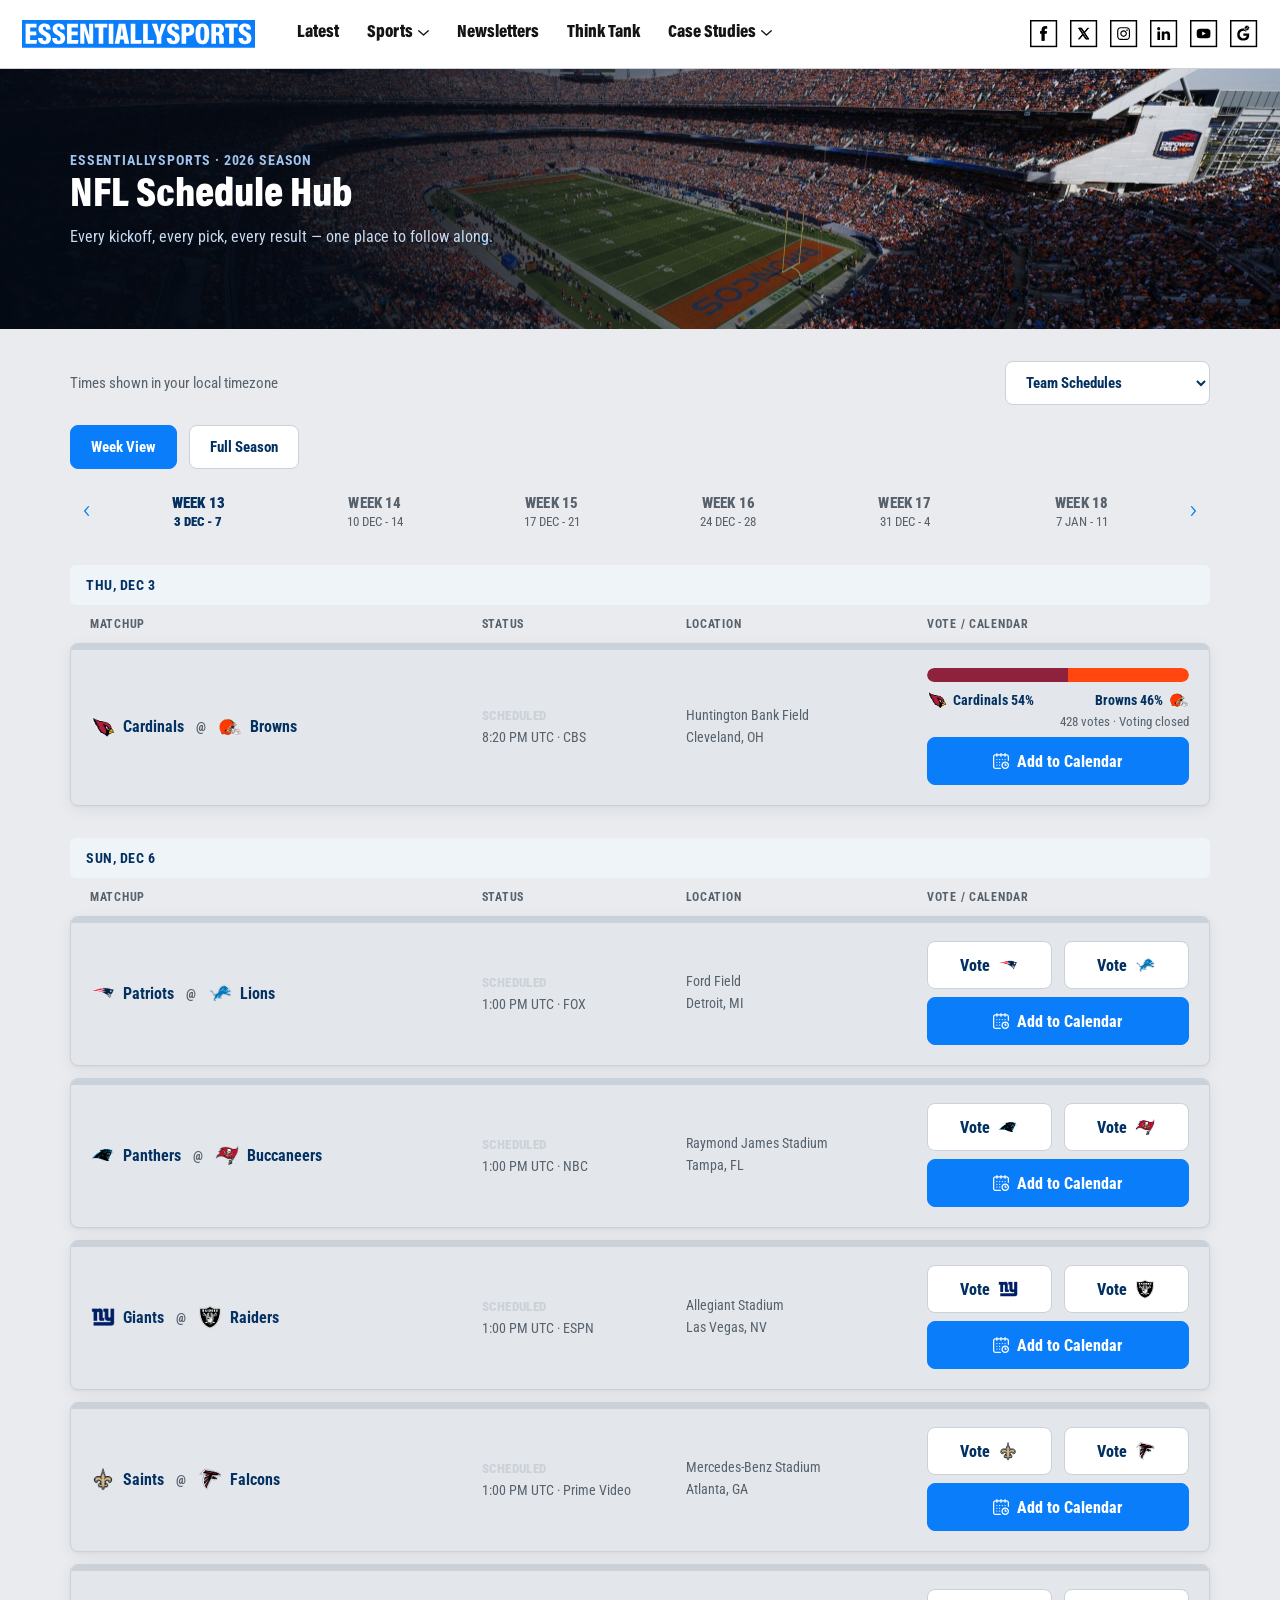
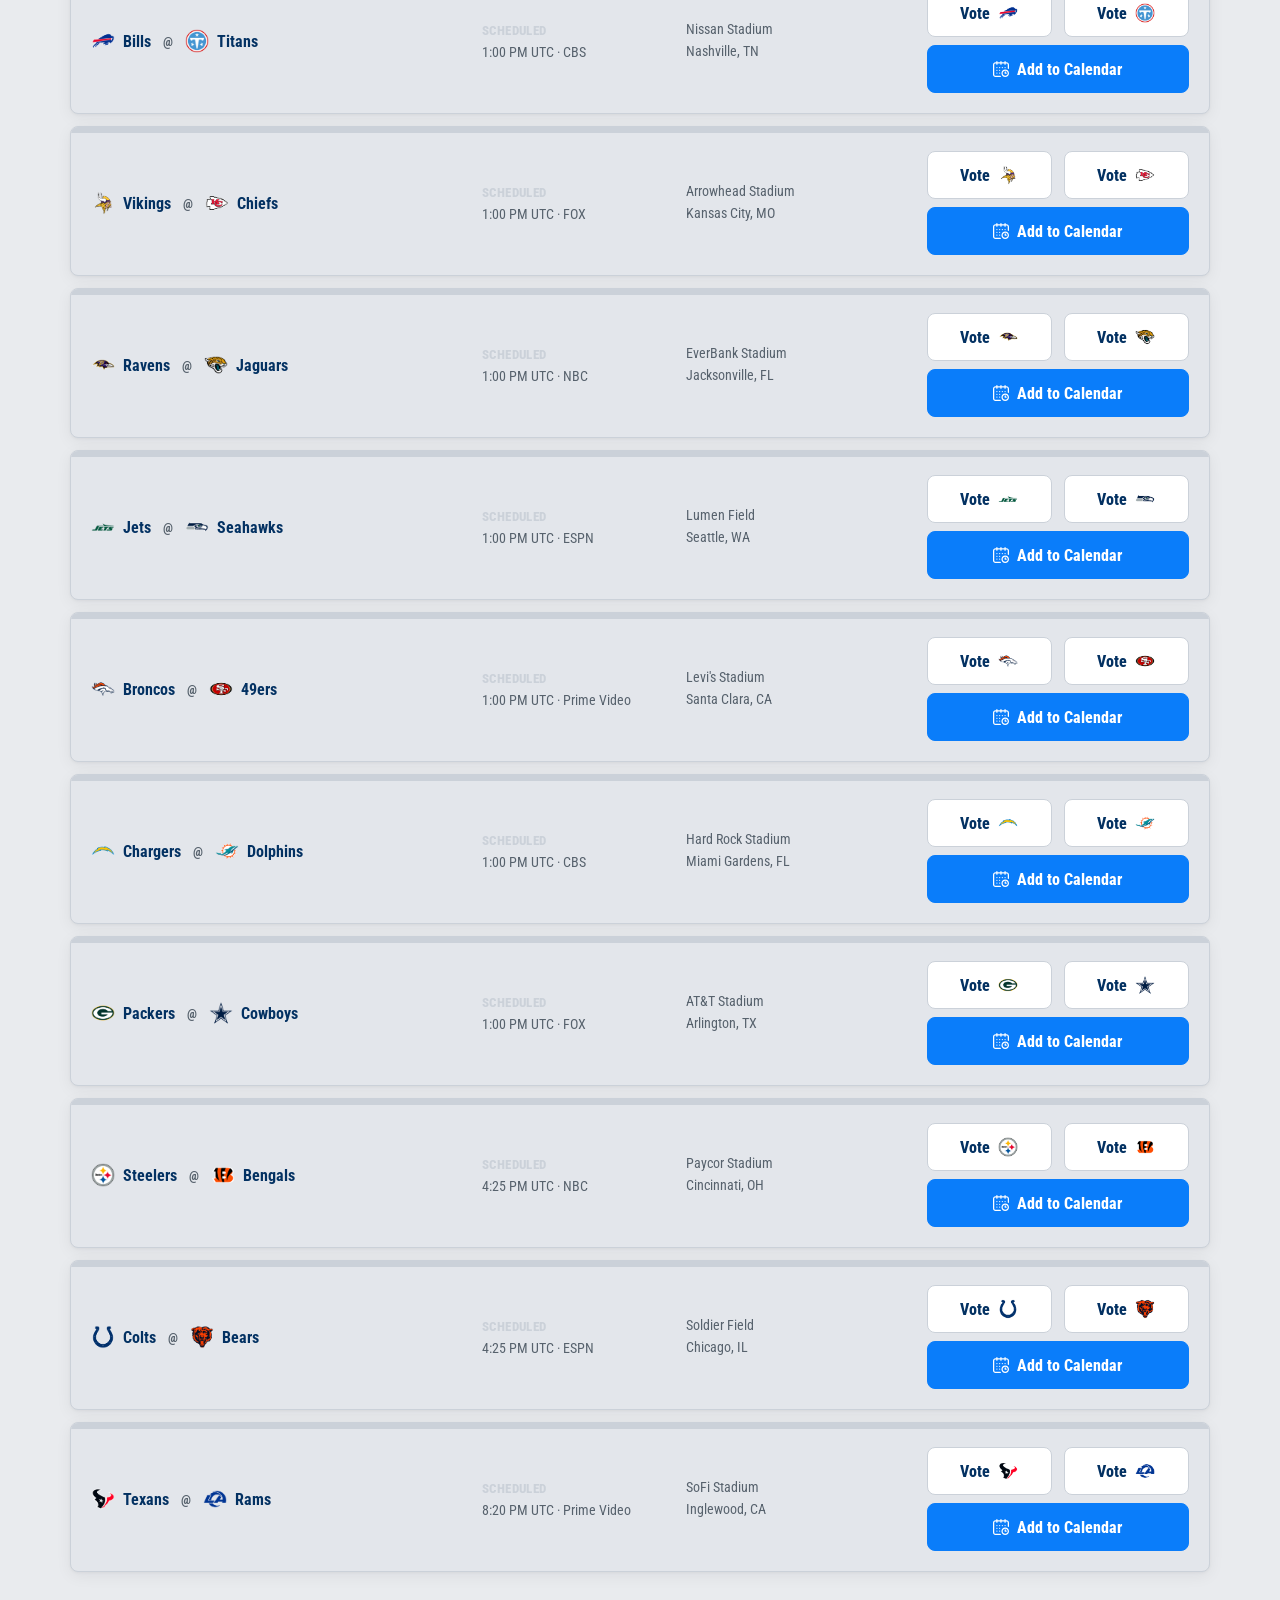
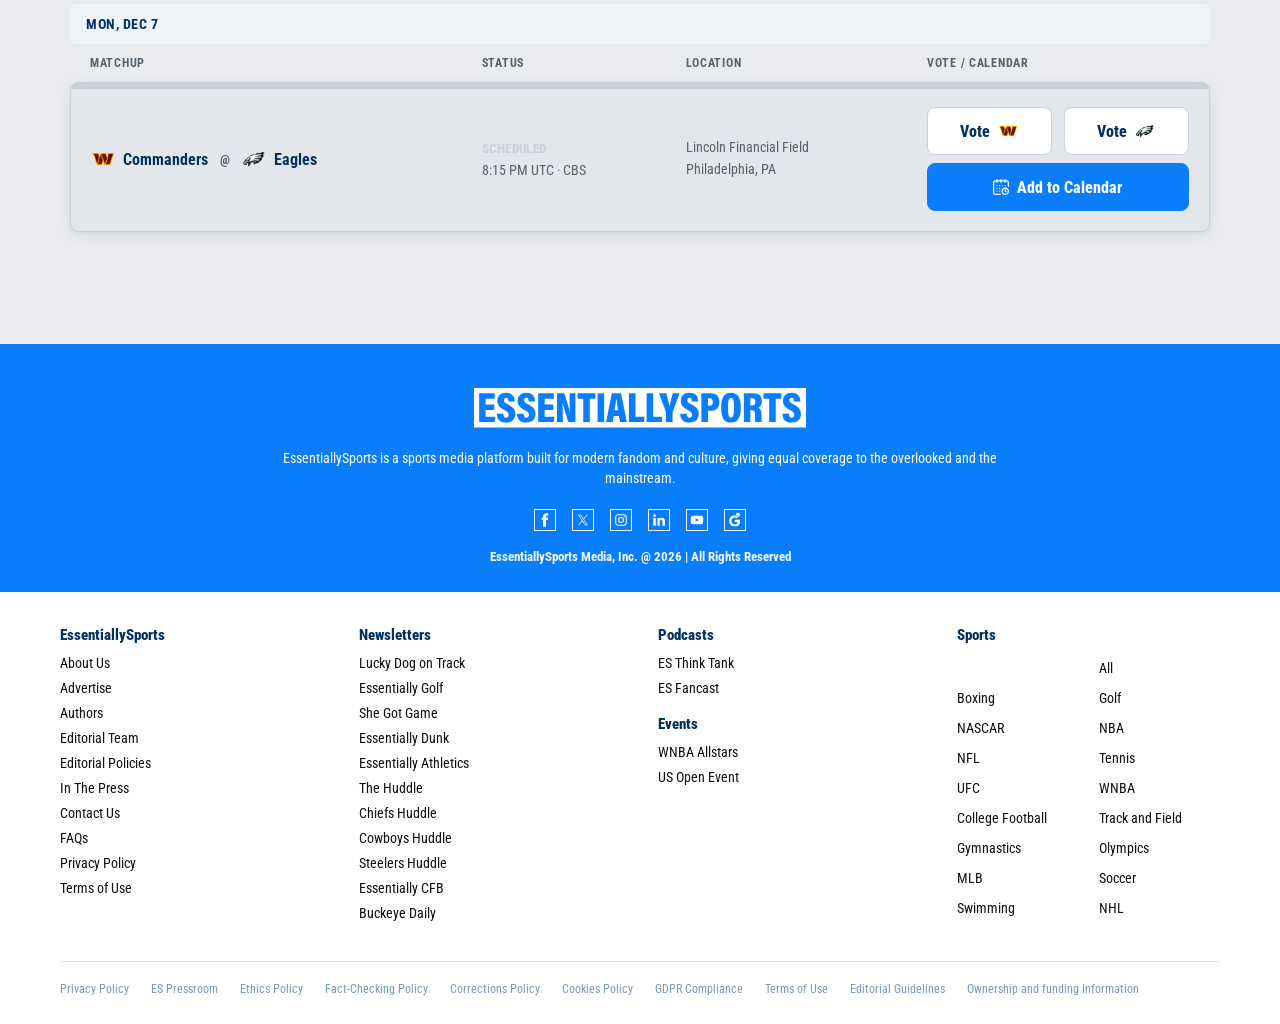
==== index.html @ 5c6d73dc "Redesign schedule rows as cards, add hero photo, fix Roboto Condensed font Card redesign: status sho" ====
<!doctype html>
<html lang="en">
<head>
<meta charset="utf-8">
<meta name="viewport" content="width=device-width, initial-scale=1">
<title>NFL Schedule Hub — EssentiallySports</title>
<link rel="icon" href="assets/logos/favicon-es.ico">
<link rel="preconnect" href="https://fonts.gstatic.com" crossorigin>
<link href="https://fonts.googleapis.com/css2?family=Roboto+Condensed:wght@400;700;800;900&display=swap" rel="stylesheet">
<link rel="stylesheet" href="css/tokens.css?v=1788932953">
<link rel="stylesheet" href="css/styles.css?v=1788932953">
</head>
<body>

<nav class="navbar">
  <a class="navbar-logo" href="https://www.essentiallysports.com/" aria-label="EssentiallySports home">
    <img src="assets/logos/brand-logo-blue.svg" alt="EssentiallySports">
  </a>
  <div class="navbar-menu">
    <a href="https://www.essentiallysports.com/latest-news/">Latest</a>
    <details class="nav-dropdown">
      <summary>Sports <span class="nav-caret"><svg class="icon-chevron" viewBox="0 0 16 10" fill="none" aria-hidden="true"><path d="M14.98 1.14 7.98 7.14.98 1.14" stroke="currentColor" stroke-width="2" stroke-linecap="round" stroke-linejoin="round"/></svg></span></summary>
      <aside class="nav-panel nav-panel-sports">
        <h3>Sports</h3>
        <div class="nav-panel-grid">
          <div class="nav-panel-col">
            <details class="nav-subdetails">
              <summary>NFL <span class="nav-chev-right"><svg class="icon-chevron" viewBox="0 0 16 10" fill="none" aria-hidden="true"><path d="M14.98 1.14 7.98 7.14.98 1.14" stroke="currentColor" stroke-width="2" stroke-linecap="round" stroke-linejoin="round"/></svg></span></summary>
              <aside class="side-flyout nfl-flyout">
                <a class="nfl-all-news" href="https://www.essentiallysports.com/category/nfl/">All News</a>
                <div class="nfl-divisions">
                  <div class="nfl-division">
                    <p class="division-label">NFC East</p>
                    <div class="pill-row">
                      <a href="https://www.essentiallysports.com/category/dallas-cowboys/"><span class="team-pill" style="color:#BACAD3;background:#002A5B;">Cowboys</span></a>
                      <a href="https://www.essentiallysports.com/category/philadelphia-eagles/"><span class="team-pill" style="color:#FFFFFF;background:#241D1F;">Eagles</span></a>
                      <a href="https://www.essentiallysports.com/category/washington-commanders/"><span class="team-pill" style="color:#FFB611;background:#591414;">Commanders</span></a>
                      <a href="https://www.essentiallysports.com/category/new-york-giants/"><span class="team-pill" style="color:#FFFFFF;background:#A71930;">Giants</span></a>
                    </div>
                  </div>
                  <div class="nfl-division">
                    <p class="division-label">AFC East</p>
                    <div class="pill-row">
                      <a href="https://www.essentiallysports.com/category/miami-dolphins/"><span class="team-pill" style="color:#004966;background:#00C8D7;">Dolphins</span></a>
                      <a href="https://www.essentiallysports.com/category/new-york-jets/"><span class="team-pill" style="color:#FFFFFF;background:#115740;">Jets</span></a>
                      <a href="https://www.essentiallysports.com/category/buffalo-bills/"><span class="team-pill" style="color:#F70542;background:#032982;">Bills</span></a>
                      <a href="https://www.essentiallysports.com/category/new-england-patriots/"><span class="team-pill" style="color:#FFFFFF;background:#013569;">Patriots</span></a>
                    </div>
                  </div>
                  <div class="nfl-division">
                    <p class="division-label">NFC West</p>
                    <div class="pill-row">
                      <a href="https://www.essentiallysports.com/category/los-angeles-rams/"><span class="team-pill" style="color:#003594;background:#FDCF00;">Rams</span></a>
                      <a href="https://www.essentiallysports.com/category/arizona-cardinals/"><span class="team-pill" style="color:#FFBE26;background:#8E223D;">Cardinals</span></a>
                      <a href="https://www.essentiallysports.com/category/seattle-seahawks/"><span class="team-pill" style="color:#00004F;background:#69BE28;">Seahawks</span></a>
                      <a href="https://www.essentiallysports.com/category/san-francisco-49ers/"><span class="team-pill" style="color:#E9CB94;background:#930000;">49ers</span></a>
                    </div>
                  </div>
                  <div class="nfl-division">
                    <p class="division-label">AFC West</p>
                    <div class="pill-row">
                      <a href="https://www.essentiallysports.com/category/las-vegas-raiders/"><span class="team-pill" style="color:#C4C9CC;background:#000000;">Raiders</span></a>
                      <a href="https://www.essentiallysports.com/category/kansas-city-chiefs/"><span class="team-pill" style="color:#000000;background:#FFC20E;">Chiefs</span></a>
                      <a href="https://www.essentiallysports.com/category/denver-broncos/"><span class="team-pill" style="color:#002144;background:#FA5E2A;">Broncos</span></a>
                      <a href="https://www.essentiallysports.com/category/los-angeles-chargers-nfl/"><span class="team-pill" style="color:#FFCA1C;background:#007CC3;">Chargers</span></a>
                    </div>
                  </div>
                  <div class="nfl-division">
                    <p class="division-label">NFC South</p>
                    <div class="pill-row">
                      <a href="https://www.essentiallysports.com/category/atlanta-falcons/"><span class="team-pill" style="color:#FFFFFF;background:#BC1E23;">Falcons</span></a>
                      <a href="https://www.essentiallysports.com/category/carolina-panthers/"><span class="team-pill" style="color:#008CD2;background:#070D14;">Panthers</span></a>
                      <a href="https://www.essentiallysports.com/category/tampa-bay-buccaneers/"><span class="team-pill" style="color:#EE0C0C;background:#000000;">Buccaneers</span></a>
                      <a href="https://www.essentiallysports.com/category/new-orleans-saints/"><span class="team-pill" style="color:#0F1720;background:#D1BA8B;">Saints</span></a>
                    </div>
                  </div>
                  <div class="nfl-division">
                    <p class="division-label">AFC South</p>
                    <div class="pill-row">
                      <a href="https://www.essentiallysports.com/category/tennessee-titans/"><span class="team-pill" style="color:#012850;background:#579AD1;">Titans</span></a>
                      <a href="https://www.essentiallysports.com/category/jacksonville-jaguars-nfl/"><span class="team-pill" style="color:#FFFFFF;background:#006778;">Jaguars</span></a>
                      <a href="https://www.essentiallysports.com/category/indianapolis-colts/"><span class="team-pill" style="color:#023064;background:#CCD1D1;">Colts</span></a>
                      <a href="https://www.essentiallysports.com/category/houston-texans/"><span class="team-pill" style="color:#000000;background:#F20028;">Texans</span></a>
                    </div>
                  </div>
                  <div class="nfl-division">
                    <p class="division-label">NFC North</p>
                    <div class="pill-row">
                      <a href="https://www.essentiallysports.com/category/green-bay-packers/"><span class="team-pill" style="color:#23423C;background:#FCBE15;">Packers</span></a>
                      <a href="https://www.essentiallysports.com/category/chicago-bears/"><span class="team-pill" style="color:#F04400;background:#0B162A;">Bears</span></a>
                      <a href="https://www.essentiallysports.com/category/detroit-lions/"><span class="team-pill" style="color:#FFFFFF;background:#006FAB;">Lions</span></a>
                      <a href="https://www.essentiallysports.com/category/minnesota-vikings/"><span class="team-pill" style="color:#4F2683;background:#FFC62F;">Vikings</span></a>
                    </div>
                  </div>
                  <div class="nfl-division">
                    <p class="division-label">AFC North</p>
                    <div class="pill-row">
                      <a href="https://www.essentiallysports.com/category/cincinnati-bengals/"><span class="team-pill" style="color:#FF5C22;background:#000000;">Bengals</span></a>
                      <a href="https://www.essentiallysports.com/category/baltimore-ravens/"><span class="team-pill" style="color:#231672;background:#BC930E;">Ravens</span></a>
                      <a href="https://www.essentiallysports.com/category/cleveland-browns/"><span class="team-pill" style="color:#FFFFFF;background:#FF470F;">Browns</span></a>
                      <a href="https://www.essentiallysports.com/category/pittsburgh-steelers/"><span class="team-pill" style="color:#000000;background:#A5ACAF;">Steelers</span></a>
                    </div>
                  </div>
                </div>
              </aside>
            </details>
            <a href="https://www.essentiallysports.com/category/college-football/">College Football</a>
            <a href="https://www.essentiallysports.com/category/college-basketball/">College Basketball</a>
            <a href="https://www.essentiallysports.com/category/golf/">Golf</a>
          </div>
          <div class="nav-panel-col">
            <a href="https://www.essentiallysports.com/category/tennis/">Tennis</a>
            <a href="https://www.essentiallysports.com/category/boxing/">Boxing</a>
            <a href="https://www.essentiallysports.com/category/nba/">NBA</a>
            <a href="https://www.essentiallysports.com/category/nascar/">NASCAR</a>
          </div>
          <div class="nav-panel-col">
            <a href="https://www.essentiallysports.com/category/olympics/">Olympics</a>
            <a href="https://www.essentiallysports.com/category/ufc/">UFC</a>
            <a href="https://www.essentiallysports.com/category/wnba/">WNBA</a>
            <a href="https://www.essentiallysports.com/category/baseball/">MLB</a>
          </div>
        </div>
      </aside>
    </details>
    <a href="https://www.essentiallysports.com/newsletter-hub/">Newsletters</a>
    <a href="https://www.essentiallysports.com/think-tank/">Think Tank</a>
    <details class="nav-dropdown">
      <summary>Case Studies <span class="nav-caret"><svg class="icon-chevron" viewBox="0 0 16 10" fill="none" aria-hidden="true"><path d="M14.98 1.14 7.98 7.14.98 1.14" stroke="currentColor" stroke-width="2" stroke-linecap="round" stroke-linejoin="round"/></svg></span></summary>
      <aside class="nav-panel nav-panel-case">
        <h3>Case Studies</h3>
        <div class="nav-single-col">
          <details class="nav-subdetails">
            <summary>Partnerships <span class="nav-chev-right"><svg class="icon-chevron" viewBox="0 0 16 10" fill="none" aria-hidden="true"><path d="M14.98 1.14 7.98 7.14.98 1.14" stroke="currentColor" stroke-width="2" stroke-linecap="round" stroke-linejoin="round"/></svg></span></summary>
            <aside class="side-flyout case-flyout">
              <a href="https://case-study.essentiallysports.com">Dude Wipes</a>
            </aside>
          </details>
          <details class="nav-subdetails">
            <summary>Events <span class="nav-chev-right"><svg class="icon-chevron" viewBox="0 0 16 10" fill="none" aria-hidden="true"><path d="M14.98 1.14 7.98 7.14.98 1.14" stroke="currentColor" stroke-width="2" stroke-linecap="round" stroke-linejoin="round"/></svg></span></summary>
            <aside class="side-flyout case-flyout">
              <a href="https://www.essentiallysports.com/wnba-all-star-2025-event/">WNBA Allstars</a>
              <a href="https://www.essentiallysports.com/us-open-2025/">US Open Event</a>
            </aside>
          </details>
        </div>
      </aside>
    </details>
  </div>
  <div class="navbar-right">
    <a class="navbar-icon-btn" href="https://www.facebook.com/essentiallysports" aria-label="Facebook"><img src="assets/social-icons/nav-facebook.svg" alt=""></a>
    <a class="navbar-icon-btn" href="https://twitter.com/es_sportsnews/" aria-label="X (Twitter)"><img src="assets/social-icons/nav-x.svg" alt=""></a>
    <a class="navbar-icon-btn" href="https://www.instagram.com/essentiallysportsmedia" aria-label="Instagram"><img src="assets/social-icons/nav-instagram.svg" alt=""></a>
    <a class="navbar-icon-btn" href="https://www.linkedin.com/company/essentially-sports" aria-label="LinkedIn"><img src="assets/social-icons/nav-linkedin.svg" alt=""></a>
    <a class="navbar-icon-btn" href="https://www.youtube.com/@EssentiallySportsMedia" aria-label="YouTube"><img src="assets/social-icons/nav-youtube.svg" alt=""></a>
    <a class="navbar-icon-btn" href="https://g.co/kgs/YnkMpk5" aria-label="Google News"><img src="assets/social-icons/nav-google-news.svg" alt=""></a>
  </div>
  <button class="navbar-toggle" id="navToggle" aria-label="Menu" aria-expanded="false">&#9776;</button>
</nav>

<div class="hero-banner">
  <div class="hero-overlay">
    <span class="hero-eyebrow">EssentiallySports &middot; 2026 Season</span>
    <div class="hero-title">NFL Schedule Hub</div>
    <div class="hero-sub">Every kickoff, every pick, every result — one place to follow along.</div>
  </div>
</div>

<main class="page">
  <div class="hub-header">
    <div class="hub-sub">Times shown in your local timezone</div>
    <div class="hub-controls">
      <select class="team-filter-select" id="teamFilterSelect">
        <option value="">Team Schedules</option>
      </select>
    </div>
  </div>

  <div class="view-toggle">
    <button data-view="week" class="active">Week View</button>
    <button data-view="season">Full Season</button>
  </div>

  <div class="week-nav" id="weekNav">
    <button class="week-arrow" id="weekPrev" aria-label="Previous week"><svg class="icon-chevron" style="transform:rotate(90deg);" viewBox="0 0 16 10" fill="none" aria-hidden="true"><path d="M14.98 1.14 7.98 7.14.98 1.14" stroke="currentColor" stroke-width="2" stroke-linecap="round" stroke-linejoin="round"/></svg></button>
    <div class="week-strip" id="weekStrip"></div>
    <button class="week-arrow" id="weekNext" aria-label="Next week"><svg class="icon-chevron" style="transform:rotate(-90deg);" viewBox="0 0 16 10" fill="none" aria-hidden="true"><path d="M14.98 1.14 7.98 7.14.98 1.14" stroke="currentColor" stroke-width="2" stroke-linecap="round" stroke-linejoin="round"/></svg></button>
  </div>

  <div id="scheduleRoot"></div>
</main>

<footer class="site-footer">
  <div class="footer-hero">
    <a class="footer-logo-link" href="https://www.essentiallysports.com/">
      <img class="footer-logo-img" src="assets/logos/brand-logo-white.svg" alt="EssentiallySports">
    </a>
    <p class="footer-blurb">EssentiallySports is a sports media platform built for modern fandom and culture, giving equal coverage to the overlooked and the mainstream.</p>
    <div class="footer-socials" aria-label="Social links">
      <a href="https://www.facebook.com/essentiallysports" aria-label="Facebook"><img src="assets/social-icons/footer-facebook.svg" alt=""></a>
      <a href="https://twitter.com/es_sportsnews/" aria-label="X (Twitter)"><img src="assets/social-icons/footer-x.svg" alt=""></a>
      <a href="https://www.instagram.com/essentiallysportsmedia" aria-label="Instagram"><img src="assets/social-icons/footer-instagram.svg" alt=""></a>
      <a href="https://www.linkedin.com/company/essentially-sports" aria-label="LinkedIn"><img src="assets/social-icons/footer-linkedin.svg" alt=""></a>
      <a href="https://www.youtube.com/@EssentiallySportsMedia" aria-label="YouTube"><img src="assets/social-icons/footer-youtube.svg" alt=""></a>
      <a href="https://g.co/kgs/YnkMpk5" aria-label="Google News"><img src="assets/social-icons/footer-google-news.svg" alt=""></a>
    </div>
    <div class="footer-copy">EssentiallySports Media, Inc. &commat; 2026 | All Rights Reserved</div>
  </div>
  <div class="footer-links">
    <div class="footer-col">
      <span>EssentiallySports</span>
      <a href="https://www.essentiallysports.com/about-us/">About Us</a>
      <a href="https://www.essentiallysports.com/advertise/">Advertise</a>
      <a href="https://www.essentiallysports.com/authors/">Authors</a>
      <a href="https://www.essentiallysports.com/editorial-team/">Editorial Team</a>
      <a href="https://www.essentiallysports.com/editorial-guidelines/">Editorial Policies</a>
      <a href="https://www.essentiallysports.com/es-pressroom/">In The Press</a>
      <a href="https://www.essentiallysports.com/contact-us/">Contact Us</a>
      <a href="https://www.essentiallysports.com/frequently-asked-questions/">FAQs</a>
      <a href="https://www.essentiallysports.com/privacy-policy/">Privacy Policy</a>
      <a href="https://www.essentiallysports.com/terms-of-use/">Terms of Use</a>
    </div>
    <div class="footer-col">
      <span>Newsletters</span>
      <a href="https://essentiallysports.beehiiv.com/">Lucky Dog on Track</a>
      <a href="https://essentiallygolf.beehiiv.com/">Essentially Golf</a>
      <a href="https://shegotgame.beehiiv.com/">She Got Game</a>
      <a href="https://essentially-basketball.beehiiv.com/">Essentially Dunk</a>
      <a href="https://essentiallyathletics.beehiiv.com/">Essentially Athletics</a>
      <a href="https://the-nfl-huddle.beehiiv.com/">The Huddle</a>
      <a href="https://chiefs-huddle.beehiiv.com/">Chiefs Huddle</a>
      <a href="https://cowboys-huddle.beehiiv.com/">Cowboys Huddle</a>
      <a href="https://steelers-huddle.beehiiv.com/">Steelers Huddle</a>
      <a href="https://es-college-football.beehiiv.com/">Essentially CFB</a>
      <a href="https://buckeye-daily.beehiiv.com/">Buckeye Daily</a>
    </div>
    <div class="footer-col">
      <span>Podcasts</span>
      <a href="https://www.essentiallysports.com/think-tank/">ES Think Tank</a>
      <a href="https://www.essentiallysports.com/fancast/">ES Fancast</a>
      <span style="margin-top:10px;">Events</span>
      <a href="https://www.essentiallysports.com/wnba-all-star-2025-event/">WNBA Allstars</a>
      <a href="https://www.essentiallysports.com/us-open-2025/">US Open Event</a>
    </div>
    <div class="footer-col sports">
      <span>Sports</span><span></span>
      <a href="https://www.essentiallysports.com/">All</a>
      <a href="https://www.essentiallysports.com/category/boxing/">Boxing</a>
      <a href="https://www.essentiallysports.com/category/golf/">Golf</a>
      <a href="https://www.essentiallysports.com/category/nascar/">NASCAR</a>
      <a href="https://www.essentiallysports.com/category/nba/">NBA</a>
      <a href="https://www.essentiallysports.com/category/nfl/">NFL</a>
      <a href="https://www.essentiallysports.com/category/tennis/">Tennis</a>
      <a href="https://www.essentiallysports.com/category/ufc/">UFC</a>
      <a href="https://www.essentiallysports.com/category/wnba/">WNBA</a>
      <a href="https://www.essentiallysports.com/category/college-football/">College Football</a>
      <a href="https://www.essentiallysports.com/category/track-and-field/">Track and Field</a>
      <a href="https://www.essentiallysports.com/category/gymnastics/">Gymnastics</a>
      <a href="https://www.essentiallysports.com/category/olympics/">Olympics</a>
      <a href="https://www.essentiallysports.com/category/baseball/">MLB</a>
      <a href="https://www.essentiallysports.com/category/soccer/">Soccer</a>
      <a href="https://www.essentiallysports.com/category/swimming/">Swimming</a>
      <a href="https://www.essentiallysports.com/category/nhl-nhl/">NHL</a>
    </div>
  </div>
  <div class="footer-bottom">
    <a href="https://www.essentiallysports.com/privacy-policy/">Privacy Policy</a>
    <a href="https://www.essentiallysports.com/es-pressroom/">ES Pressroom</a>
    <a href="https://www.essentiallysports.com/ethics-policy/">Ethics Policy</a>
    <a href="https://www.essentiallysports.com/fact-checking-policy/">Fact-Checking Policy</a>
    <a href="https://www.essentiallysports.com/corrections-policy/">Corrections Policy</a>
    <a href="https://www.essentiallysports.com/cookies-policy/">Cookies Policy</a>
    <a href="https://www.essentiallysports.com/gdpr-statement/">GDPR Compliance</a>
    <a href="https://www.essentiallysports.com/terms-of-use/">Terms of Use</a>
    <a href="https://www.essentiallysports.com/editorial-guidelines/">Editorial Guidelines</a>
    <a href="https://www.essentiallysports.com/ownership-and-funding-information/">Ownership and funding Information</a>
  </div>
</footer>

<div class="modal-backdrop" id="scheduleModal">
  <div class="modal">
    <h4>Add to Calendar</h4>
    <button class="modal-option" id="optGoogle">Google Calendar <span><svg class="icon-chevron" viewBox="0 0 16 10" fill="none" aria-hidden="true"><path d="M14.98 1.14 7.98 7.14.98 1.14" stroke="currentColor" stroke-width="2" stroke-linecap="round" stroke-linejoin="round"/></svg></span></button>
    <button class="modal-option" id="optIcs">Apple / Outlook (.ics) <span><svg class="icon-chevron" viewBox="0 0 16 10" fill="none" aria-hidden="true"><path d="M14.98 1.14 7.98 7.14.98 1.14" stroke="currentColor" stroke-width="2" stroke-linecap="round" stroke-linejoin="round"/></svg></span></button>
    <button class="modal-option" id="optCopy">Copy event link <span><svg class="icon-chevron" viewBox="0 0 16 10" fill="none" aria-hidden="true"><path d="M14.98 1.14 7.98 7.14.98 1.14" stroke="currentColor" stroke-width="2" stroke-linecap="round" stroke-linejoin="round"/></svg></span></button>
    <button class="modal-close" onclick="closeScheduleModal()">Cancel</button>
  </div>
</div>

<script src="js/data.js?v=1788932953"></script>
<script src="js/voting.js?v=1788932953"></script>
<script src="js/analytics.js?v=1788932953"></script>
<script src="js/game-card.js?v=1788932953"></script>
<script src="js/common.js?v=1788932953"></script>
<script src="js/hub.js?v=1788932953"></script>
</body>
</html>
---- css/tokens.css ----
/* ES brand design tokens — copied from essentiallysports-design-tools
   (project-docs/brand-design-system-master.md §3) */

@font-face {
  font-family: "FrameUp Acumin";
  src: url("../assets/fonts/acumin-pro-condensed-black.otf") format("opentype");
  font-style: normal;
  font-weight: 800 900;
  font-display: swap;
}
@font-face {
  font-family: "FrameUp Acumin";
  src: url("../assets/fonts/acumin-pro-condensed-bold.otf") format("opentype");
  font-style: normal;
  font-weight: 700;
  font-display: swap;
}
@font-face {
  font-family: "FrameUp Acumin";
  src: url("../assets/fonts/acumin-pro-condensed-regular.woff2") format("woff2");
  font-style: normal;
  font-weight: 400;
  font-display: swap;
}

:root {
  --white: #FFFFFF;
  --bg-page: #E9EBEE;
  --bg-panel: #FFFFFF;
  --bg-canvas: #F2F8FF;
  --bg-canvas-soft: #F1F8FF;
  --border: #B5D8FD;
  --border-strong: #8CB9E8;
  --line: #E3E6EB;
  --line-strong: #CBD1D9;
  --hub-text-muted: #57626D;
  --text-primary: #111827;
  --text-navy: #033162;
  --text-secondary: #7997B8;
  --accent: #0A7DFA;
  --accent-hover: #0A6FDE;
  --accent-light: #E8F2FF;
  --success: #2E7D32;
  --danger: #D90606;
  --tag-blue-01: #B5D8FD;
  --tag-blue-02: #DAEBFE;
  --tag-blue-03: #E6F2FE;
  --tag-blue-04: #EFF4F9;
  --tag-cream: #FFF6E6;
  --tag-green: #EAF6EE;
  --tag-green-text: #2F6B45;

  --font-ui: 'Roboto Condensed', 'Roboto', Arial, sans-serif;
  --font-heading: 'Roboto Condensed', 'Roboto', Arial, sans-serif;
  --font-display: "FrameUp Acumin", 'Acumin Pro Condensed', 'Arial Narrow', sans-serif;

  --radius-sm: 6px;
  --radius-md: 8px;
  --radius-lg: 8px;
  --button-radius: 8px;
  --shadow-sm: 0 19px 28px rgba(0,0,0,0.01);
  --shadow-md: 0 15px 27px rgba(0,0,0,0.1);
  --shadow-lg: 0 15px 27px rgba(0,0,0,0.1);
  --motion-smooth: cubic-bezier(.16, 1, .3, 1);
  --motion-standard: cubic-bezier(.22, .61, .36, 1);

  --chrome-navy: #06111F;
  --chrome-muted: #6c7a89;
  --chrome-border: #dce4ed;
  --chrome-soft: #f6f8fb;
}

* { box-sizing: border-box; margin: 0; padding: 0; }
html { scroll-behavior: smooth; scroll-padding-top: 82px; color-scheme: light; }
html, body {
  background: var(--bg-page);
  color: var(--text-primary);
  font-family: var(--font-ui);
  min-height: 100vh;
}
img { max-width: 100%; display: block; }
a { color: inherit; }
button { font-family: inherit; cursor: pointer; }
[hidden] { display: none !important; }
---- css/styles.css ----
/* Navbar */
.navbar {
  background: var(--white);
  border-bottom: 1px solid var(--line-strong);
  height: 69px;
  display: flex;
  align-items: center;
  padding: 0 22px;
  position: sticky;
  top: 0;
  z-index: 100;
}
.navbar-logo { display: flex; align-items: center; margin-right: 40px; flex-shrink: 0; }
.navbar-logo img { height: 28px; width: auto; }
.navbar-wordmark {
  font-family: var(--font-display); font-weight: 900; font-size: 20px;
  color: #033162; letter-spacing: 0; margin-left: 10px; white-space: nowrap;
}
.navbar-menu { display: flex; align-items: center; gap: 24px; font-family: var(--font-display); font-size: 18px; font-weight: 900; }
.navbar-menu > a { text-decoration: none; color: #141414; padding: 4px 2px; border-bottom: 2px solid transparent; }
.navbar-menu > a.active, .navbar-menu > a:hover { color: var(--accent); border-bottom-color: var(--accent); }
.navbar-right { margin-left: auto; display: flex; align-items: center; gap: 12px; }
.navbar-icon-btn { width: 28px; height: 28px; border-radius: 0; border: 0; background: transparent; display: flex; align-items: center; justify-content: center; }
.navbar-icon-btn img { width: 100%; height: 100%; }
.navbar-toggle {
  display: none; width: 34px; height: 34px; border: 1.5px solid var(--line-strong); background: #fff;
  border-radius: var(--button-radius); font-size: 18px; color: #141414; margin-left: 8px;
}
/* Chevron icon — reused (via rotation) for every caret/arrow in the app;
   traced from essentiallysports-design-tools' own profile-chevron SVG
   (site-chrome.js) rather than an ad-hoc glyph. */
.icon-chevron { width: 11px; height: 7px; flex-shrink: 0; }
.icon-chevron path { stroke: currentColor; }

/* Mega-menu dropdowns (Sports, Case Studies) — native <details>, hover-driven via JS */
.nav-dropdown { position: relative; }
.nav-dropdown > summary, .nav-subdetails > summary {
  list-style: none; cursor: pointer; display: flex; align-items: center; gap: 5px;
  color: #141414; padding: 4px 2px; border-bottom: 2px solid transparent;
}
.nav-dropdown > summary::-webkit-details-marker, .nav-subdetails > summary::-webkit-details-marker { display: none; }
.nav-dropdown[open] > summary { color: var(--accent); border-bottom-color: var(--accent); }
.nav-caret { transition: transform .15s var(--motion-standard); }
.nav-dropdown[open] > summary .nav-caret { transform: rotate(180deg); }

.nav-panel {
  position: absolute; top: calc(100% + 14px); left: 0; z-index: 200;
  background: #fff; border-radius: 8px; box-shadow: 0 15px 40px rgba(6,17,31,.16);
  padding: 22px 26px; font-family: var(--font-ui);
}
.nav-panel h3 { font-family: var(--font-display); font-weight: 900; font-size: 19px; color: #111; margin-bottom: 16px; }
.nav-panel-grid { display: grid; grid-template-columns: repeat(3, minmax(140px, 1fr)); gap: 22px 32px; }
.nav-panel-col { display: flex; flex-direction: column; gap: 14px; }
.nav-panel-col > a, .nav-panel-col > details > summary { font-size: 15px; font-weight: 400; color: #111; text-decoration: none; }
.nav-panel-col > a:hover, .nav-panel-col > details > summary:hover { color: var(--accent); }

.nav-single-col { display: flex; flex-direction: column; gap: 14px; min-width: 160px; }

.nav-subdetails { position: relative; }
.nav-subdetails > summary { font-size: 15px; }
.nav-chev-right { transform: rotate(-90deg); }

.side-flyout {
  position: absolute; left: calc(100% + 14px); top: -22px; z-index: 210;
  background: #fff; border-radius: 8px; box-shadow: 0 15px 40px rgba(6,17,31,.16);
  padding: 20px 22px;
}
.case-flyout { min-width: 170px; display: flex; flex-direction: column; gap: 12px; white-space: nowrap; }
.case-flyout a { font-size: 14px; color: #111; text-decoration: none; }
.case-flyout a:hover { color: var(--accent); }

.nfl-flyout { width: 480px; }
.nfl-all-news { display: block; font-size: 14px; font-weight: 800; color: var(--accent); text-decoration: none; margin-bottom: 16px; }
.nfl-divisions { display: grid; grid-template-columns: 1fr 1fr; gap: 14px 24px; }
.nfl-division { min-width: 0; }
.division-label { font-size: 11px; font-weight: 800; letter-spacing: .04em; text-transform: uppercase; color: #7997B8; margin-bottom: 7px; }
.pill-row { display: flex; flex-wrap: wrap; gap: 5px; }
.team-pill {
  display: inline-block; font-family: var(--font-display); font-weight: 900; font-size: 11.5px;
  text-transform: uppercase; padding: 5px 8px; text-decoration: none; line-height: 1.1;
}

/* Mobile nav (PRD §14 — Mobile-first UI) — below 680px the inline mega-menu
   becomes a hamburger-toggled full-width column; nested panels go static
   (stacked) instead of absolutely-positioned flyouts, which would run off
   a narrow viewport. */
@media (max-width: 680px) {
  .navbar-toggle { display: block; }
  .navbar-menu {
    display: none; position: absolute; top: 100%; left: 0; right: 0;
    flex-direction: column; align-items: stretch; gap: 0; background: #fff;
    border-bottom: 1px solid var(--line-strong); box-shadow: 0 12px 24px rgba(6,17,31,.1);
    max-height: calc(100vh - 69px); overflow-y: auto; padding: 6px 0;
  }
  .navbar-menu.open { display: flex; }
  .navbar-menu > a, .nav-dropdown > summary { padding: 14px 22px; border-bottom: 1px solid var(--line) !important; }
  .nav-panel, .side-flyout {
    position: static; box-shadow: none; border-top: 1px solid var(--line);
    border-radius: 0; width: auto !important; margin: 0; padding: 16px 22px;
  }
  .nav-panel-grid, .nfl-divisions { grid-template-columns: 1fr; }
  .navbar-right { display: none; }
}

/* Page shell */
.page { max-width: 1180px; margin: 0 auto; padding: 32px 20px 80px; }

/* Hero banner — stadium photo positioned to the right, with a black
   fade over the left side so the overlaid title/text stays legible.
   Swap the image per venue later by changing this one background-image. */
.hero-banner {
  position: relative; height: 260px; overflow: hidden;
  background:
    linear-gradient(to right, rgba(4,10,20,.95) 0%, rgba(4,10,20,.82) 30%, rgba(4,10,20,.45) 58%, rgba(4,10,20,.05) 85%),
    url("../assets/hero/stadium-hero.jpg") center right / cover no-repeat,
    #06111F;
}
.hero-banner .hero-overlay {
  position: absolute; inset: 0; display: flex; flex-direction: column; justify-content: center;
  max-width: 1180px; margin: 0 auto; padding: 0 20px; left: 0; right: 0;
}
.hero-banner .hero-eyebrow { font-family: var(--font-ui); font-weight: 700; font-size: 14px; letter-spacing: .06em; text-transform: uppercase; color: #9FC3EE; }
.hero-banner .hero-title { font-family: var(--font-display); font-weight: 900; font-size: clamp(28px, 4vw, 42px); color: #fff; line-height: 1.05; margin-top: 6px; }
.hero-banner .hero-sub { font-family: var(--font-ui); font-size: 16px; color: #C8DCF3; margin-top: 8px; }
@media (max-width: 560px) { .hero-banner { height: 190px; } }

/* Footer — two-toned: blue hero band on top, white body below (site-chrome.css pattern) */
.site-footer { background: #FFFFFF; font-family: var(--font-ui); }
.footer-hero { padding: 44px 24px 28px; background: #0A7DFA; color: #fff; text-align: center; }
.footer-logo-link { display: inline-block; }
.footer-logo-img { height: clamp(28px, 5vw, 40px); margin: 0 auto; }
.footer-blurb { width: min(760px, 100%); margin: 16px auto 20px; color: #fff; font-size: 14px; line-height: 1.45; }
.footer-socials { display: flex; align-items: center; justify-content: center; gap: 16px; margin-bottom: 18px; }
.footer-socials img { width: 22px; height: 22px; }
.footer-copy { color: #fff; font-size: 13px; font-weight: 700; opacity: .95; }

.footer-links {
  width: min(1160px, calc(100% - 48px));
  display: grid; grid-template-columns: repeat(4, 1fr); gap: 36px;
  margin: 0 auto; padding: 34px 0 40px;
}
.footer-col { display: flex; flex-direction: column; gap: 9px; color: #111; font-size: 14px; }
.footer-col > span { font-size: 15px; font-weight: 800; color: #033162; margin-bottom: 2px; }
.footer-col a { color: #111; text-decoration: none; }
.footer-col a:hover { color: #0A7DFA; }
.footer-col.sports { display: grid; grid-template-columns: repeat(2, minmax(0,1fr)); column-gap: 20px; row-gap: 9px; }
.footer-col.sports > span:first-child { grid-column: 1 / -1; }

.footer-bottom {
  width: min(1160px, calc(100% - 48px));
  display: flex; flex-wrap: wrap; gap: 12px 22px;
  margin: 0 auto; padding: 20px 0 28px; border-top: 1px solid #dce4ed;
  font-size: 12px; color: #7997B8;
}
.footer-bottom a { text-decoration: none; color: #7997B8; }
.footer-bottom a:hover { color: #0A7DFA; }
@media (max-width: 720px) { .footer-links { grid-template-columns: 1fr 1fr; } }

/* Schedule Hub controls — sized and colored for a 50+ audience: larger
   text floor (15px+), bigger tap targets (44px+), and a tighter palette
   that reserves color for meaning rather than decoration. */
.hub-header { display: flex; flex-wrap: wrap; align-items: center; justify-content: space-between; gap: 16px; margin: 0 0 20px; }
.hub-sub { color: var(--hub-text-muted); font-size: 15px; }

.hub-controls { display: flex; align-items: center; gap: 12px; }
.team-filter-select {
  min-height: 44px; border: 1.5px solid var(--line-strong); border-radius: var(--button-radius); background: var(--bg-panel);
  color: var(--text-navy); font-family: var(--font-ui); font-weight: 700; font-size: 15px; padding: 0 16px;
}

.view-toggle { display: flex; gap: 12px; margin-bottom: 20px; }
.view-toggle button {
  min-height: 44px; border: 1.5px solid var(--line-strong); background: var(--bg-panel); color: var(--text-navy);
  border-radius: var(--button-radius); padding: 0 20px; font-family: var(--font-ui); font-weight: 700; font-size: 15px;
}
.view-toggle button.active { background: var(--accent); border-color: var(--accent); color: #fff; }

/* Week strip — flat, borderless: six weeks visible at once as plain
   text tabs (bold/dark = selected, muted grey = not), with simple
   chevron arrows either side to page the window. No boxes or pills. */
.week-nav { display: flex; align-items: center; gap: 8px; margin-bottom: 32px; }
.week-arrow {
  flex: 0 0 auto; width: 32px; min-height: 44px; border: none; background: none;
  color: var(--accent); display: flex; align-items: center; justify-content: center;
}
.week-arrow .icon-chevron { width: 10px; height: 16px; }
.week-arrow:hover { opacity: .7; }
.week-strip { flex: 1 1 auto; display: grid; grid-template-columns: repeat(6, 1fr); }
.week-tab { background: none; border: none; padding: 4px 8px; cursor: pointer; text-align: center; }
.week-tab .wt-num { display: block; font-family: var(--font-ui); font-weight: 800; font-size: 15px; text-transform: uppercase; letter-spacing: .01em; color: var(--hub-text-muted); }
.week-tab .wt-range { display: block; font-size: 13px; color: var(--hub-text-muted); margin-top: 2px; }
.week-tab.active .wt-num, .week-tab.active .wt-range { color: var(--text-navy); font-weight: 900; }
@media (max-width: 860px) {
  .week-strip { grid-template-columns: repeat(4, 1fr); }
  .week-tab:nth-child(n+5) { display: none; }
}
@media (max-width: 560px) {
  .week-strip { grid-template-columns: repeat(2, 1fr); }
  .week-tab:nth-child(n+3) { display: none; }
}

/* Full Season — a plain list of weeks, not a wall of 288 cards */
.week-list { display: flex; flex-direction: column; gap: 12px; }
.week-list-row {
  display: flex; align-items: center; justify-content: space-between; gap: 12px; min-height: 56px;
  padding: 16px 20px; border: 1.5px solid var(--line-strong); border-radius: var(--radius-md);
  background: var(--bg-panel); font-family: var(--font-ui); cursor: pointer; text-align: left; width: 100%;
}
.week-list-row:hover { border-color: var(--accent); }
.week-list-row .wl-left { display: flex; align-items: baseline; gap: 12px; }
.week-list-row .wl-num { font-family: var(--font-ui); font-weight: 800; font-size: 18px; color: var(--text-navy); }
.week-list-row .wl-range { font-size: 14px; color: var(--hub-text-muted); }
.week-list-row .wl-count { font-size: 14px; color: var(--hub-text-muted); }

.week-group { margin-bottom: 32px; }
/* Date band — full-width filled band (schedule-table look) instead of a
   thin trailing-rule label */
.date-heading {
  font-family: var(--font-heading); font-weight: 700; font-size: 14px; letter-spacing: .04em;
  text-transform: uppercase; color: var(--text-navy); background: var(--tag-blue-04);
  padding: 12px 16px; border-radius: var(--radius-sm); margin-bottom: 12px;
}
.game-grid { display: grid; grid-template-columns: repeat(auto-fill, minmax(300px, 1fr)); gap: 16px; }

/* Week View's game list — always a single full-width column ("1 by 1"),
   each game its own card (light-grey stroke, rounded, subtle lift), with
   a quiet column-header caption above them on wider screens. */
.game-row-list { display: flex; flex-direction: column; gap: 12px; }
.row-header {
  display: grid; grid-template-columns: 2fr 1fr 1.2fr 1.4fr; gap: 16px;
  padding: 0 20px; margin-bottom: 12px; font-family: var(--font-ui); font-weight: 700; font-size: 12px;
  letter-spacing: .06em; text-transform: uppercase; color: var(--hub-text-muted);
}
@media (max-width: 768px) { .row-header { display: none; } }

.game-row {
  position: relative; overflow: hidden;
  display: grid; grid-template-columns: 2fr 1fr 1.2fr 1.4fr; gap: 16px; align-items: center;
  padding: 24px 20px 20px; background: var(--bg-panel); border: 1px solid var(--line-strong);
  border-radius: var(--radius-lg); box-shadow: 0 4px 16px rgba(6,17,31,.06), 0 1px 3px rgba(6,17,31,.04);
  --status-color: var(--line-strong);
}
/* Extended top part in the status color — the "tag" for the card,
   instead of a small pill floating in the status column. */
.game-row::before { content: ""; position: absolute; top: 0; left: 0; right: 0; height: 6px; background: var(--status-color); }
.game-row.status-live { --status-color: #C4160F; }
.game-row.status-final-pending, .game-row.status-delayed, .game-row.status-postponed { --status-color: #C9971F; }
.game-row.status-final { --status-color: var(--success); }
.game-row.status-cancelled { --status-color: #8A94A6; }

.gr-status-label { font-family: var(--font-ui); font-weight: 800; font-size: 13px; letter-spacing: .03em; text-transform: uppercase; color: var(--status-color); }

.gr-matchup { display: flex; flex-wrap: wrap; align-items: center; gap: 12px; min-width: 0; }
.gr-team { display: inline-flex; align-items: center; gap: 8px; font-family: var(--font-heading); font-weight: 700; font-size: 16px; color: var(--text-navy); }
.gr-team .team-logo { width: 24px; height: 24px; }
.gr-team .gr-score { font-family: var(--font-display); font-weight: 900; font-size: 18px; margin-left: 2px; }
.gr-team.winner .gr-score { color: var(--accent); }
.gr-at { font-size: 13px; font-weight: 700; color: var(--hub-text-muted); }
.gr-status { font-family: var(--font-ui); font-size: 15px; color: var(--text-navy); display: flex; flex-direction: column; gap: 4px; align-items: flex-start; }
.gr-sub { display: block; font-size: 14px; color: var(--hub-text-muted); margin-top: 2px; font-weight: 400; }
.gr-sub.situation { color: var(--text-navy); font-weight: 700; }
.gr-location { font-family: var(--font-ui); font-size: 14px; color: var(--hub-text-muted); line-height: 1.4; }
.gr-action { min-width: 0; }
.gr-action .vote-row, .gr-action .vote-results { margin-top: 0; }
.gr-action .cta-btn.full { margin-top: 8px; }

@media (max-width: 768px) {
  .game-row { grid-template-columns: 1fr; gap: 12px; padding: 24px 20px 20px; }
}

/* Game card (PRD §6 — single shared component for Hub + embeds) */
.game-card-v1 {
  background: var(--bg-panel); border: 1px solid var(--line-strong);
  border-radius: var(--radius-lg); padding: 20px;
}
.card-top { display: flex; align-items: center; justify-content: space-between; margin-bottom: 12px; }
.status-badge {
  font-family: var(--font-ui); font-weight: 800; font-size: 13px; letter-spacing: .02em; text-transform: uppercase;
  padding: 4px 12px; border-radius: var(--button-radius); display: inline-flex; align-items: center; gap: 6px;
}
.status-badge::before { content: ""; width: 8px; height: 8px; border-radius: 50%; background: currentColor; }
.status-scheduled { background: var(--line); color: #565F68; }
.status-live { background: #FBE1E1; color: #B3261E; }
.status-live::before { animation: pulse 1.4s infinite; }
.status-final-pending { background: #F7E6C4; color: #7A5900; }
.status-final { background: var(--line); color: var(--text-navy); }
.status-delayed { background: #F7E6C4; color: #7A5900; }
.status-postponed { background: #F7E6C4; color: #7A5900; }
.status-cancelled { background: var(--line); color: #565F68; }
@keyframes pulse { 0%,100%{opacity:1;} 50%{opacity:.35;} }

.card-meta { font-size: 14px; color: var(--hub-text-muted); font-family: var(--font-ui); }

.matchup { display: flex; flex-direction: column; gap: 12px; margin: 12px 0; }
.team-row { display: flex; align-items: center; justify-content: space-between; }
.team-name { display: flex; align-items: center; gap: 10px; font-family: var(--font-heading); font-weight: 700; font-size: 17px; color: var(--text-navy); }
.team-logo { width: 28px; height: 28px; object-fit: contain; flex-shrink: 0; }
.team-score { font-family: var(--font-display); font-weight: 900; font-size: 24px; color: var(--text-navy); }
.team-row.winner .team-score { color: var(--accent); }

.card-bottom { display: flex; align-items: center; justify-content: space-between; margin-top: 12px; font-size: 14px; color: var(--hub-text-muted); }
.situation { font-weight: 700; color: var(--text-navy); }

/* Voting (PRD §7) */
.vote-row { display: flex; gap: 12px; margin-top: 12px; }
.vote-btn {
  flex: 1; min-height: 48px; border: 1.5px solid var(--line-strong); background: var(--bg-panel); color: var(--text-navy);
  border-radius: var(--button-radius); padding: 0 10px; font-family: var(--font-ui); font-weight: 800; font-size: 16px;
  display: inline-flex; align-items: center; justify-content: center; gap: 8px;
}
.vote-btn:hover { border-color: var(--accent); color: var(--accent); }
.team-logo-sm { width: 20px; height: 20px; object-fit: contain; }
.vote-results { margin-top: 12px; }
/* One combined bar — each team's own brand color, side by side in a
   single line — instead of two stacked bars. */
.vote-combined-bar { display: flex; height: 14px; border-radius: 8px; overflow: hidden; background: var(--line); }
.vote-seg:first-child { border-radius: 8px 0 0 8px; }
.vote-seg:last-child { border-radius: 0 8px 8px 0; }
.vote-combined-labels { display: flex; justify-content: space-between; align-items: center; margin-top: 8px; font-size: 14px; font-weight: 700; color: var(--text-navy); }
.vote-combined-labels span { display: inline-flex; align-items: center; gap: 6px; }
.vote-total { font-size: 13px; color: var(--hub-text-muted); text-align: right; margin-top: 4px; }
.prediction-result {
  margin-top: 12px; font-size: 15px; font-weight: 700; color: var(--text-navy);
  background: var(--line); border-radius: var(--radius-sm); padding: 12px; text-align: center;
}
.prediction-result.correct { background: var(--tag-green); color: var(--tag-green-text); }
.prediction-result.correct .check-icon { width: 15px; height: 12px; vertical-align: -1px; margin-left: 2px; }
.prediction-result.incorrect { background: #F7E6C4; color: #7A5900; }

.cta-btn {
  display: inline-flex; align-items: center; justify-content: center; gap: 8px; min-height: 48px; background: var(--accent); color: #fff;
  border: 1.5px solid var(--accent); border-radius: var(--button-radius); padding: 0 16px;
  font-family: var(--font-ui); font-weight: 800; font-size: 16px; text-decoration: none;
}
.cta-btn:hover { background: var(--accent-hover); border-color: var(--accent-hover); }
.cta-btn.secondary { background: var(--white); color: var(--accent); }
.cta-btn.secondary:hover { color: var(--accent-hover); border-color: var(--accent-hover); }
.cta-btn.full { width: 100%; margin-top: 12px; }
.cta-btn .btn-icon { width: 16px; height: 16px; flex-shrink: 0; }

.empty-state { text-align: center; padding: 64px 20px; color: var(--hub-text-muted); font-family: var(--font-ui); font-size: 15px; }
.empty-state strong { display: block; font-family: var(--font-display); font-size: 22px; color: var(--text-navy); margin-bottom: 8px; }

.back-link { display: inline-flex; align-items: center; gap: 8px; color: var(--accent); text-decoration: none; font-weight: 700; font-size: 15px; margin-bottom: 16px; }
.freshness { font-size: 14px; color: var(--hub-text-muted); text-align: center; margin-top: 8px; }
.delay-note { background: #F7E6C4; border: 1px solid #E8CE8E; border-radius: var(--radius-md); padding: 16px; font-size: 15px; color: #6b4900; }

/* Calendar chooser */
.modal-backdrop { position: fixed; inset: 0; background: rgba(6,17,31,.4); display: none; align-items: center; justify-content: center; z-index: 200; }
.modal-backdrop.open { display: flex; }
.modal { background: #FFFFFF; border-radius: var(--radius-lg); padding: 24px; width: min(380px, 90vw); box-shadow: var(--shadow-lg); }
.modal h4 { font-family: var(--font-display); font-size: 20px; color: #033162; margin-bottom: 16px; }
.modal-option { display: flex; align-items: center; justify-content: space-between; width: 100%; min-height: 48px; border: 1.5px solid var(--line-strong); background: #FFFFFF; border-radius: var(--button-radius); padding: 0 16px; margin-bottom: 12px; font-family: var(--font-ui); font-weight: 700; font-size: 16px; color: #033162; }
.modal-option:hover { border-color: var(--accent); color: var(--accent); }
.modal-option .icon-chevron { color: var(--hub-text-muted); }
.modal-close { display: block; width: 100%; text-align: center; margin-top: 8px; padding: 8px; color: var(--hub-text-muted); font-size: 14px; background: none; border: none; }

/* Article-embed demo scaffolding */
.embed-block { margin-bottom: 32px; }
.embed-tag {
  display: inline-block; font-family: "SFMono-Regular", Consolas, monospace; font-size: 12px;
  background: #06111F; color: #B5D8FD; padding: 4px 12px; border-radius: 6px 6px 0 0;
}
.embed-mount { border: 1.5px dashed var(--line-strong); border-top: none; border-radius: 0 var(--radius-md) var(--radius-md) var(--radius-md); padding: 16px; }
.embed-mount .game-grid { max-width: 340px; }
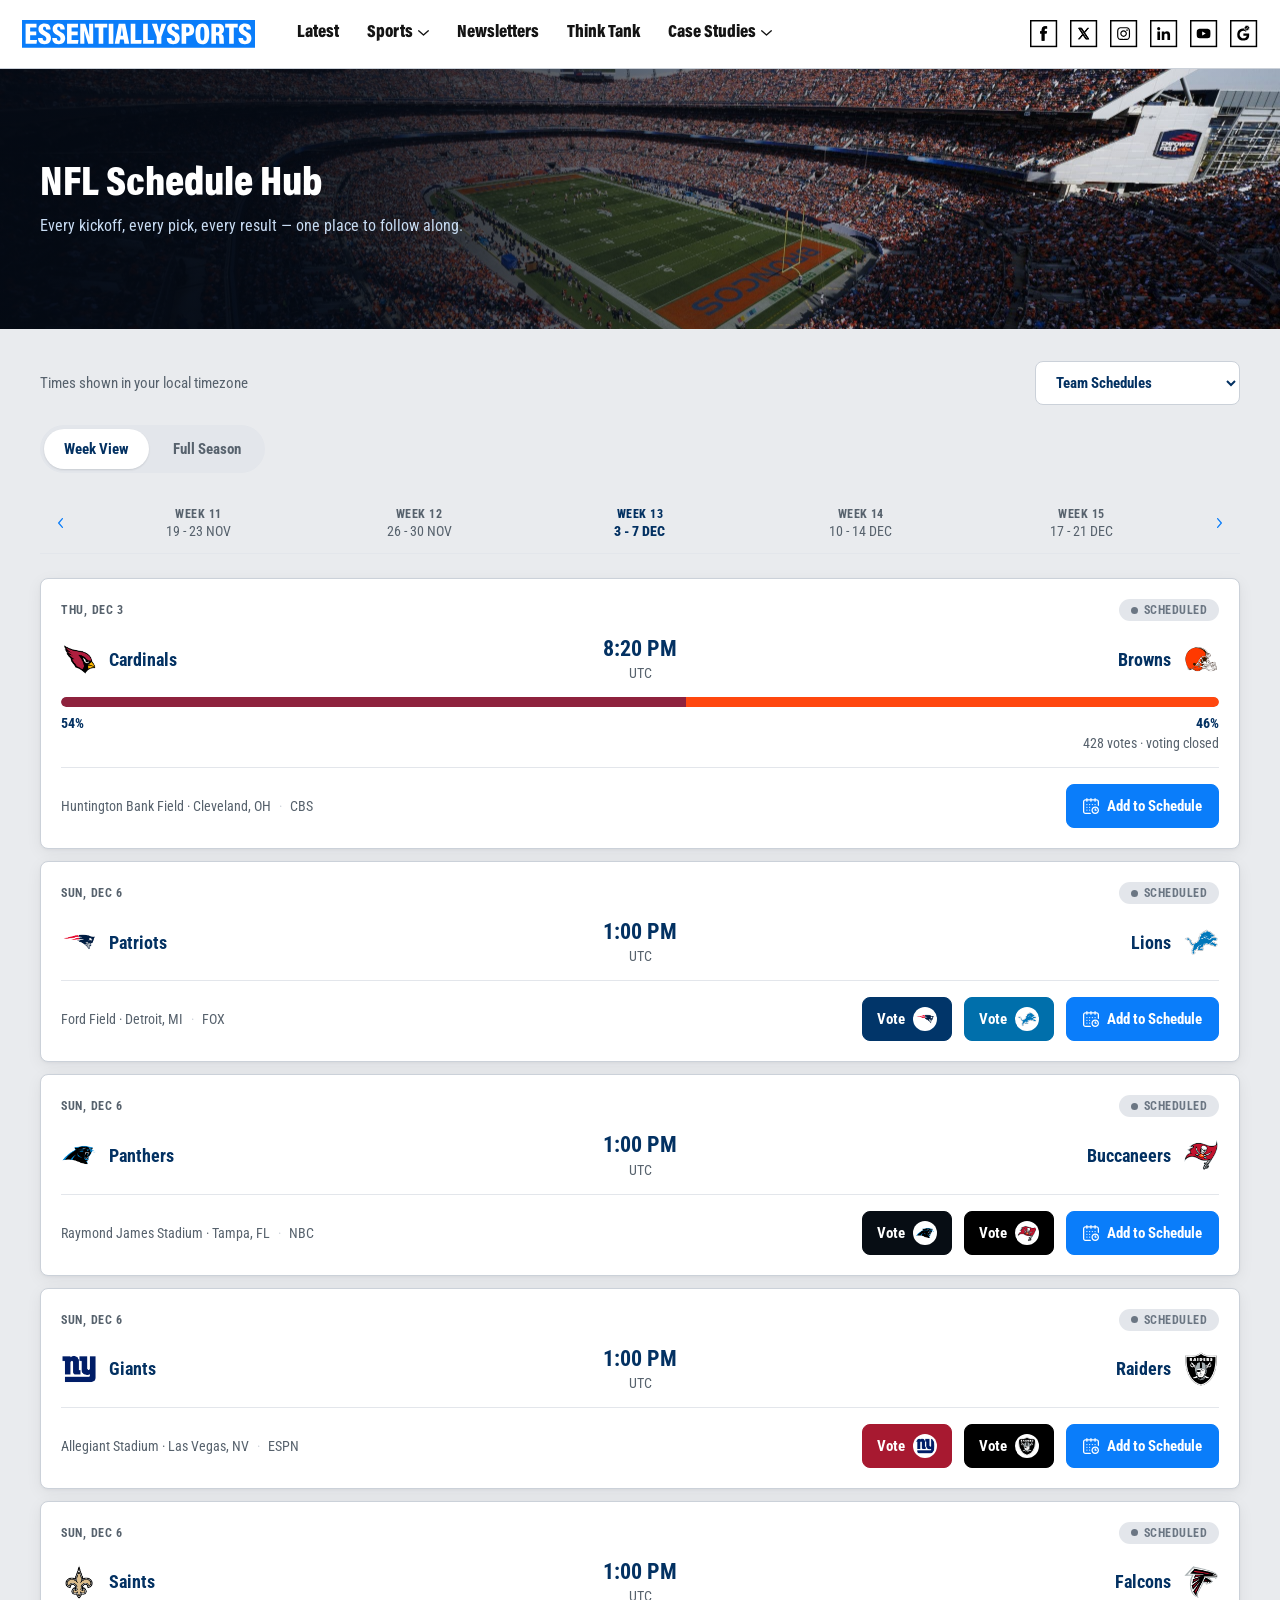
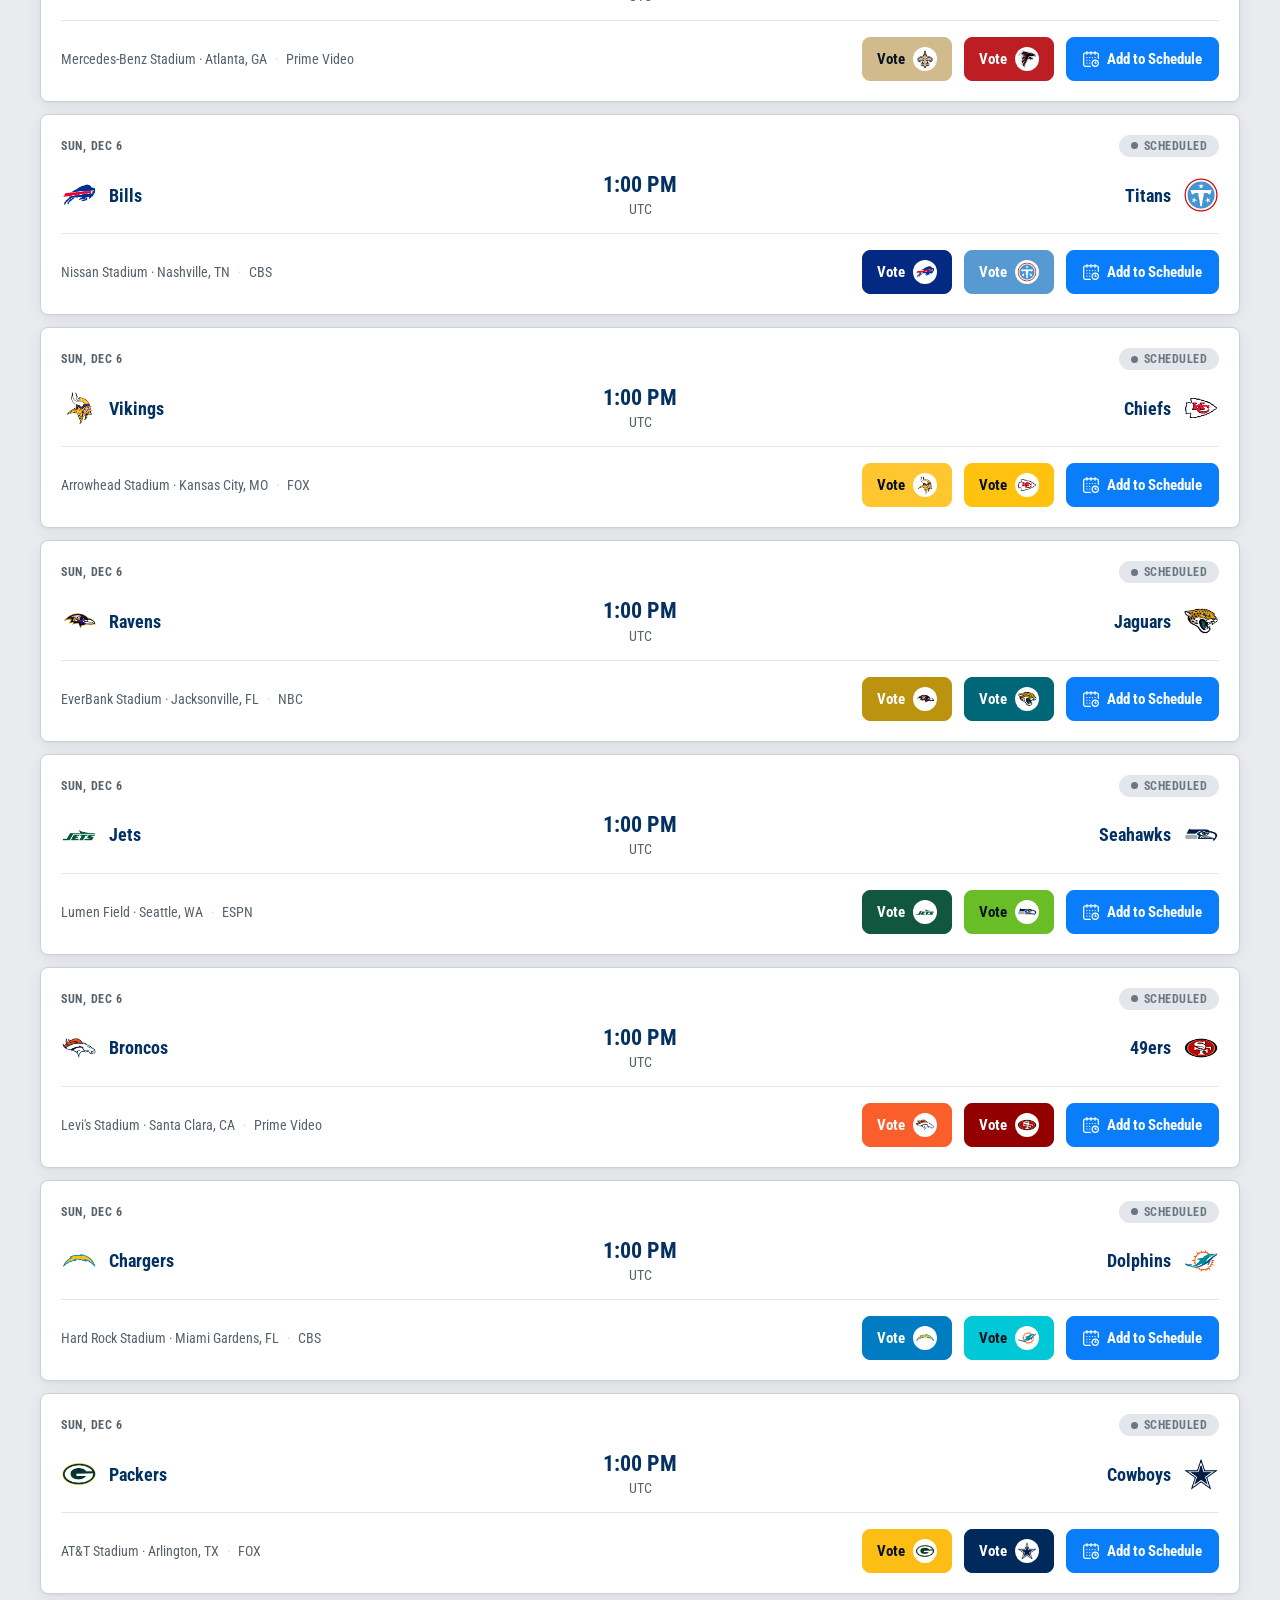
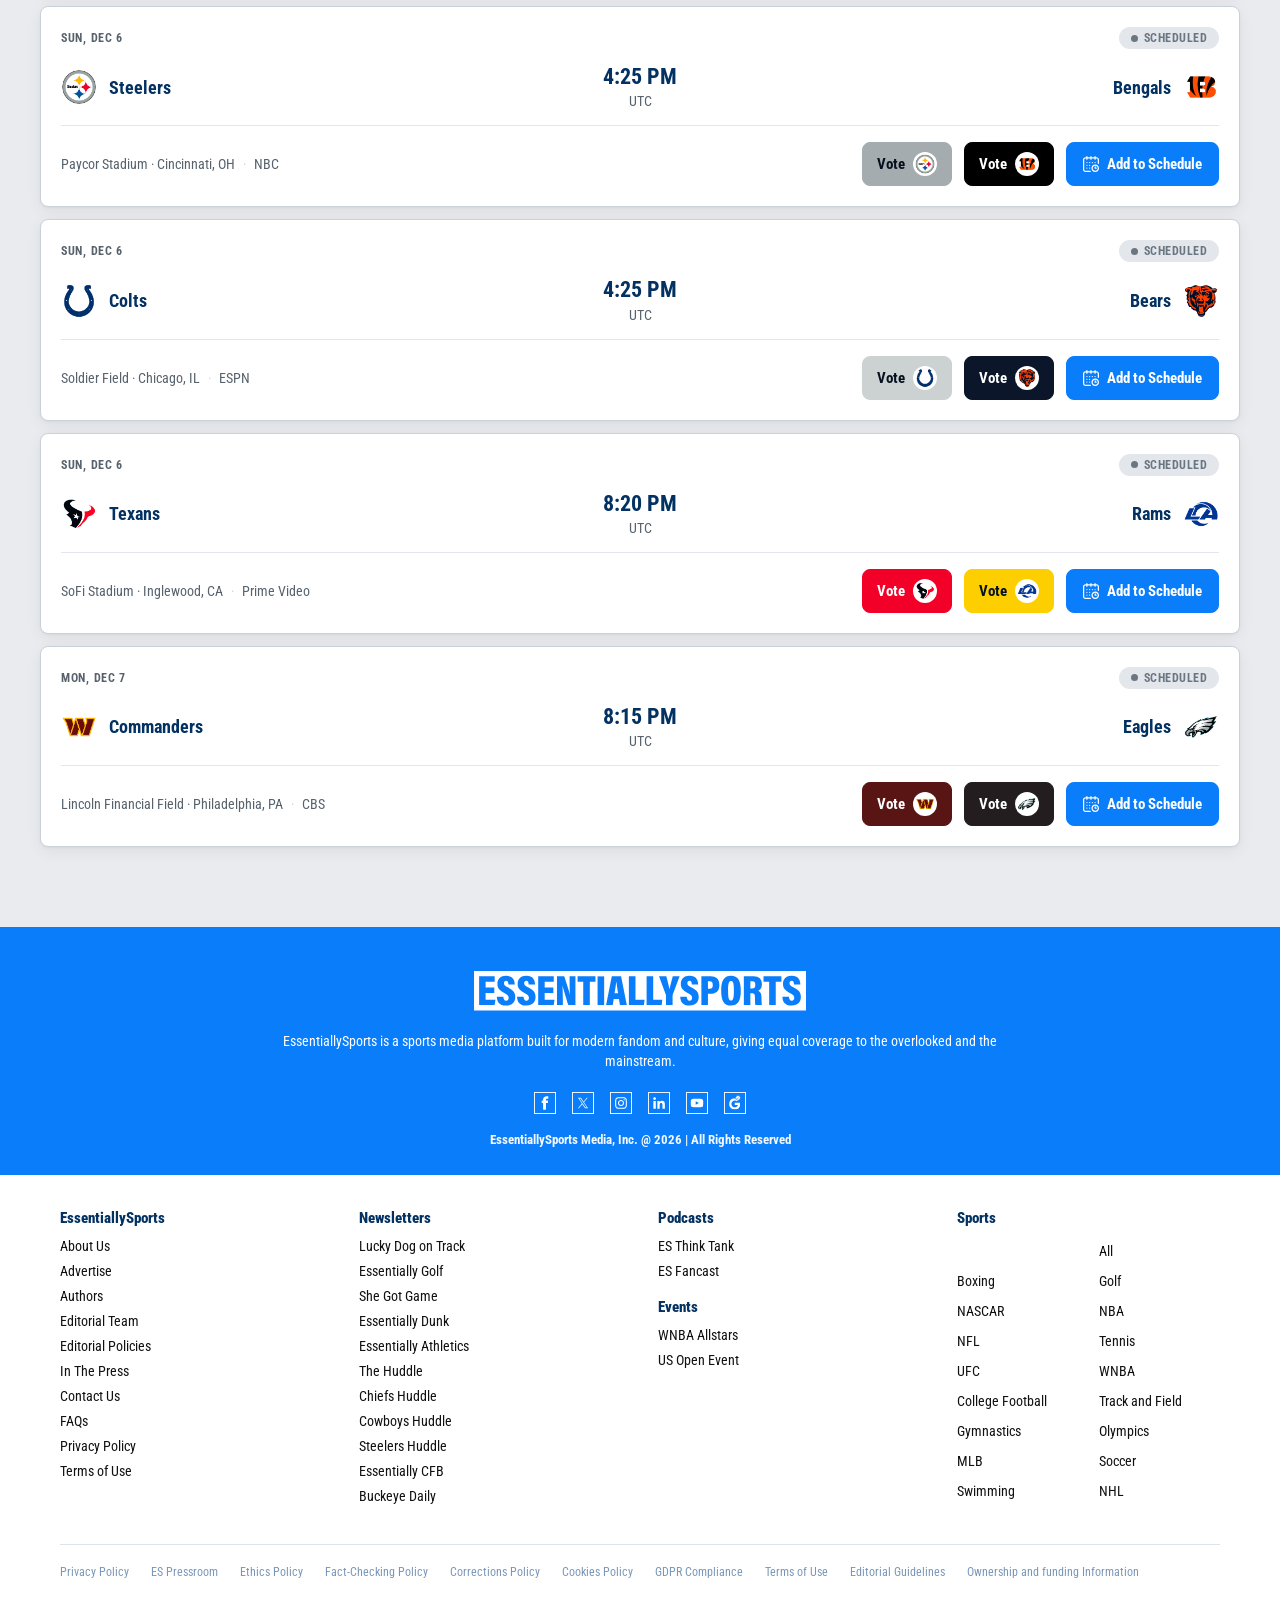
==== commit 027472c7: "Final change doc polish: fix status-leak, card/UX tweaks - Scope legacy .status-* badge rules to .st" ====
--- a/index.html
+++ b/index.html
@@ -7,8 +7,8 @@
 <link rel="icon" href="assets/logos/favicon-es.ico">
 <link rel="preconnect" href="https://fonts.gstatic.com" crossorigin>
 <link href="https://fonts.googleapis.com/css2?family=Roboto+Condensed:wght@400;700;800;900&display=swap" rel="stylesheet">
-<link rel="stylesheet" href="css/tokens.css?v=1788932953">
-<link rel="stylesheet" href="css/styles.css?v=1788932953">
+<link rel="stylesheet" href="css/tokens.css?v=1788946415">
+<link rel="stylesheet" href="css/styles.css?v=1788946415">
 </head>
 <body>
 
@@ -160,7 +160,6 @@
 
 <div class="hero-banner">
   <div class="hero-overlay">
-    <span class="hero-eyebrow">EssentiallySports &middot; 2026 Season</span>
     <div class="hero-title">NFL Schedule Hub</div>
     <div class="hero-sub">Every kickoff, every pick, every result — one place to follow along.</div>
   </div>
@@ -279,7 +278,7 @@
 
 <div class="modal-backdrop" id="scheduleModal">
   <div class="modal">
-    <h4>Add to Calendar</h4>
+    <h4>Add to Schedule</h4>
     <button class="modal-option" id="optGoogle">Google Calendar <span><svg class="icon-chevron" viewBox="0 0 16 10" fill="none" aria-hidden="true"><path d="M14.98 1.14 7.98 7.14.98 1.14" stroke="currentColor" stroke-width="2" stroke-linecap="round" stroke-linejoin="round"/></svg></span></button>
     <button class="modal-option" id="optIcs">Apple / Outlook (.ics) <span><svg class="icon-chevron" viewBox="0 0 16 10" fill="none" aria-hidden="true"><path d="M14.98 1.14 7.98 7.14.98 1.14" stroke="currentColor" stroke-width="2" stroke-linecap="round" stroke-linejoin="round"/></svg></span></button>
     <button class="modal-option" id="optCopy">Copy event link <span><svg class="icon-chevron" viewBox="0 0 16 10" fill="none" aria-hidden="true"><path d="M14.98 1.14 7.98 7.14.98 1.14" stroke="currentColor" stroke-width="2" stroke-linecap="round" stroke-linejoin="round"/></svg></span></button>
@@ -287,11 +286,11 @@
   </div>
 </div>
 
-<script src="js/data.js?v=1788932953"></script>
-<script src="js/voting.js?v=1788932953"></script>
-<script src="js/analytics.js?v=1788932953"></script>
-<script src="js/game-card.js?v=1788932953"></script>
-<script src="js/common.js?v=1788932953"></script>
-<script src="js/hub.js?v=1788932953"></script>
+<script src="js/data.js?v=1788946415"></script>
+<script src="js/voting.js?v=1788946415"></script>
+<script src="js/analytics.js?v=1788946415"></script>
+<script src="js/game-card.js?v=1788946415"></script>
+<script src="js/common.js?v=1788946415"></script>
+<script src="js/hub.js?v=1788946415"></script>
 </body>
 </html>
--- a/css/tokens.css
+++ b/css/tokens.css
@@ -25,8 +25,8 @@
 
 :root {
   --white: #FFFFFF;
-  --bg-page: #E9EBEE;
-  --bg-panel: #FFFFFF;
+  --bg-page: #E9EBEE;   /* alias of --canvas, kept for the ES chrome */
+  --bg-panel: #FFFFFF;  /* alias of --surface */
   --bg-canvas: #F2F8FF;
   --bg-canvas-soft: #F1F8FF;
   --border: #B5D8FD;
@@ -53,6 +53,30 @@
   --font-ui: 'Roboto Condensed', 'Roboto', Arial, sans-serif;
   --font-heading: 'Roboto Condensed', 'Roboto', Arial, sans-serif;
   --font-display: "FrameUp Acumin", 'Acumin Pro Condensed', 'Arial Narrow', sans-serif;
+
+  /* Type scale (change doc §4) — one locked scale; weights carry
+     hierarchy within the ES two-family system (Acumin display /
+     Roboto Condensed UI). No one-off font sizes per component. */
+  --fs-h1: clamp(32px, 4vw, 40px);
+  --fs-support: 15px;   /* season line / supporting copy */
+  --fs-section: 22px;   /* section + week titles */
+  --fs-team: 18px;      /* team names */
+  --fs-time: 22px;      /* kickoff time / score — the dominant number */
+  --fs-meta: 14px;      /* venue, broadcast, counts */
+  --fs-label: 12px;     /* status + column labels, uppercase */
+
+  /* Semantic UI colors (change doc §5) — every component pulls from
+     these rather than declaring its own greys/reds/ambers. */
+  --canvas: #E9EBEE;          /* page background */
+  --surface: #FFFFFF;         /* card surface */
+  --ui-border: #CBD1D9;       /* card + control borders */
+  --ui-divider: #E3E6EB;      /* light rules, bar tracks */
+  --live: #C4160F;            /* semantic red */
+  --live-soft: #FBE1E1;
+  --warn: #B5741A;            /* delayed / postponed / final-pending */
+  --warn-soft: #F7E6C4;
+  --neutral-status: #6B7683;  /* scheduled / cancelled */
+  --focus-ring: 0 0 0 3px rgba(10,125,250,.4);
 
   --radius-sm: 6px;
   --radius-md: 8px;
@@ -82,3 +106,7 @@
 a { color: inherit; }
 button { font-family: inherit; cursor: pointer; }
 [hidden] { display: none !important; }
+
+/* Visible keyboard focus everywhere (change doc §9, §13). Pointer users
+   don't see it; keyboard users always do. */
+:focus-visible { outline: none; box-shadow: var(--focus-ring); border-radius: var(--radius-sm); }
--- a/css/styles.css
+++ b/css/styles.css
@@ -103,7 +103,7 @@
 }
 
 /* Page shell */
-.page { max-width: 1180px; margin: 0 auto; padding: 32px 20px 80px; }
+.page { max-width: 1240px; margin: 0 auto; padding: 32px 20px 80px; }
 
 /* Hero banner — stadium photo positioned to the right, with a black
    fade over the left side so the overlaid title/text stays legible.
@@ -117,10 +117,9 @@
 }
 .hero-banner .hero-overlay {
   position: absolute; inset: 0; display: flex; flex-direction: column; justify-content: center;
-  max-width: 1180px; margin: 0 auto; padding: 0 20px; left: 0; right: 0;
-}
-.hero-banner .hero-eyebrow { font-family: var(--font-ui); font-weight: 700; font-size: 14px; letter-spacing: .06em; text-transform: uppercase; color: #9FC3EE; }
-.hero-banner .hero-title { font-family: var(--font-display); font-weight: 900; font-size: clamp(28px, 4vw, 42px); color: #fff; line-height: 1.05; margin-top: 6px; }
+  max-width: 1240px; margin: 0 auto; padding: 0 20px; left: 0; right: 0;
+}
+.hero-banner .hero-title { font-family: var(--font-display); font-weight: 900; font-size: clamp(28px, 4vw, 42px); color: #fff; line-height: 1.05; }
 .hero-banner .hero-sub { font-family: var(--font-ui); font-size: 16px; color: #C8DCF3; margin-top: 8px; }
 @media (max-width: 560px) { .hero-banner { height: 190px; } }
 
@@ -156,210 +155,324 @@
 .footer-bottom a:hover { color: #0A7DFA; }
 @media (max-width: 720px) { .footer-links { grid-template-columns: 1fr 1fr; } }
 
-/* Schedule Hub controls — sized and colored for a 50+ audience: larger
-   text floor (15px+), bigger tap targets (44px+), and a tighter palette
-   that reserves color for meaning rather than decoration. */
+/* ===========================================================
+   Huddle schedule system (final change doc §3-§13)
+   Everything below the ES global shell. One type scale, one set
+   of color tokens, one control language, one card anatomy.
+   =========================================================== */
+
+/* §3 Page intro */
 .hub-header { display: flex; flex-wrap: wrap; align-items: center; justify-content: space-between; gap: 16px; margin: 0 0 20px; }
-.hub-sub { color: var(--hub-text-muted); font-size: 15px; }
+.hub-sub { color: var(--hub-text-muted); font-size: var(--fs-support); }
 
 .hub-controls { display: flex; align-items: center; gap: 12px; }
 .team-filter-select {
-  min-height: 44px; border: 1.5px solid var(--line-strong); border-radius: var(--button-radius); background: var(--bg-panel);
-  color: var(--text-navy); font-family: var(--font-ui); font-weight: 700; font-size: 15px; padding: 0 16px;
-}
-
-.view-toggle { display: flex; gap: 12px; margin-bottom: 20px; }
+  min-height: 44px; border: 1.5px solid var(--ui-border); border-radius: var(--button-radius); background: var(--surface);
+  color: var(--text-navy); font-family: var(--font-ui); font-weight: 700; font-size: var(--fs-support); padding: 0 16px;
+}
+
+/* §7 One control language — segmented control for the view switch.
+   Pills are reserved for exactly this and for status labels (§12). */
+.view-toggle {
+  display: inline-flex; gap: 4px; margin-bottom: 20px; padding: 4px;
+  background: var(--ui-divider); border-radius: 999px;
+}
 .view-toggle button {
-  min-height: 44px; border: 1.5px solid var(--line-strong); background: var(--bg-panel); color: var(--text-navy);
-  border-radius: var(--button-radius); padding: 0 20px; font-family: var(--font-ui); font-weight: 700; font-size: 15px;
-}
-.view-toggle button.active { background: var(--accent); border-color: var(--accent); color: #fff; }
-
-/* Week strip — flat, borderless: six weeks visible at once as plain
-   text tabs (bold/dark = selected, muted grey = not), with simple
-   chevron arrows either side to page the window. No boxes or pills. */
-.week-nav { display: flex; align-items: center; gap: 8px; margin-bottom: 32px; }
+  min-height: 40px; border: none; background: none; color: var(--hub-text-muted);
+  border-radius: 999px; padding: 0 20px; font-family: var(--font-ui); font-weight: 700; font-size: var(--fs-support);
+}
+.view-toggle button:hover { color: var(--text-navy); }
+.view-toggle button.active { background: var(--surface); color: var(--text-navy); box-shadow: 0 1px 2px rgba(6,17,31,.12); }
+/* The active segment carries its own box-shadow, which outranks the
+   global :focus-visible ring — restate the ring at this specificity. */
+.view-toggle button:focus-visible { box-shadow: var(--focus-ring); }
+
+/* §7 Week navigation — symmetrical previous / current / next.
+   Desktop shows the surrounding weeks as a flat strip; the arrows always
+   move the selected week, and the strip follows it. Sticky on desktop (§9). */
+.week-nav {
+  display: flex; align-items: center; gap: 8px; margin-bottom: 24px;
+  padding: 8px 0; background: var(--canvas);
+}
+@media (min-width: 769px) {
+  .week-nav { position: sticky; top: 69px; z-index: 50; border-bottom: 1px solid var(--ui-divider); }
+}
 .week-arrow {
-  flex: 0 0 auto; width: 32px; min-height: 44px; border: none; background: none;
-  color: var(--accent); display: flex; align-items: center; justify-content: center;
+  flex: 0 0 auto; width: 40px; min-height: 44px; border: none; background: none;
+  color: var(--accent); display: flex; align-items: center; justify-content: center; border-radius: var(--button-radius);
 }
 .week-arrow .icon-chevron { width: 10px; height: 16px; }
-.week-arrow:hover { opacity: .7; }
-.week-strip { flex: 1 1 auto; display: grid; grid-template-columns: repeat(6, 1fr); }
-.week-tab { background: none; border: none; padding: 4px 8px; cursor: pointer; text-align: center; }
-.week-tab .wt-num { display: block; font-family: var(--font-ui); font-weight: 800; font-size: 15px; text-transform: uppercase; letter-spacing: .01em; color: var(--hub-text-muted); }
-.week-tab .wt-range { display: block; font-size: 13px; color: var(--hub-text-muted); margin-top: 2px; }
-.week-tab.active .wt-num, .week-tab.active .wt-range { color: var(--text-navy); font-weight: 900; }
-@media (max-width: 860px) {
-  .week-strip { grid-template-columns: repeat(4, 1fr); }
-  .week-tab:nth-child(n+5) { display: none; }
-}
-@media (max-width: 560px) {
-  .week-strip { grid-template-columns: repeat(2, 1fr); }
-  .week-tab:nth-child(n+3) { display: none; }
-}
-
-/* Full Season — a plain list of weeks, not a wall of 288 cards */
-.week-list { display: flex; flex-direction: column; gap: 12px; }
-.week-list-row {
-  display: flex; align-items: center; justify-content: space-between; gap: 12px; min-height: 56px;
-  padding: 16px 20px; border: 1.5px solid var(--line-strong); border-radius: var(--radius-md);
-  background: var(--bg-panel); font-family: var(--font-ui); cursor: pointer; text-align: left; width: 100%;
-}
-.week-list-row:hover { border-color: var(--accent); }
-.week-list-row .wl-left { display: flex; align-items: baseline; gap: 12px; }
-.week-list-row .wl-num { font-family: var(--font-ui); font-weight: 800; font-size: 18px; color: var(--text-navy); }
-.week-list-row .wl-range { font-size: 14px; color: var(--hub-text-muted); }
-.week-list-row .wl-count { font-size: 14px; color: var(--hub-text-muted); }
-
+.week-arrow:hover { background: var(--ui-divider); }
+.week-arrow:disabled { color: var(--ui-border); background: none; cursor: default; }
+.week-strip { flex: 1 1 auto; display: grid; grid-template-columns: repeat(5, 1fr); }
+.week-tab { background: none; border: none; padding: 4px 8px; cursor: pointer; text-align: center; border-radius: var(--radius-sm); }
+.week-tab .wt-num {
+  display: block; font-family: var(--font-ui); font-weight: 700; font-size: var(--fs-label);
+  letter-spacing: .04em; text-transform: uppercase; color: var(--hub-text-muted);
+}
+.week-tab .wt-range { display: block; font-size: var(--fs-meta); color: var(--hub-text-muted); margin-top: 2px; }
+.week-tab:hover .wt-num, .week-tab:hover .wt-range { color: var(--text-navy); }
+.week-tab.active .wt-num, .week-tab.active .wt-range { color: var(--text-navy); font-weight: 800; }
+
+/* §3/§8 Week heading + date range */
 .week-group { margin-bottom: 32px; }
-/* Date band — full-width filled band (schedule-table look) instead of a
-   thin trailing-rule label */
+.week-heading {
+  display: flex; align-items: baseline; gap: 12px; margin-bottom: 12px;
+  font-family: var(--font-display); font-weight: 900; font-size: var(--fs-section); color: var(--text-navy);
+}
+.week-heading .wh-range { font-family: var(--font-ui); font-weight: 400; font-size: var(--fs-meta); color: var(--hub-text-muted); }
 .date-heading {
-  font-family: var(--font-heading); font-weight: 700; font-size: 14px; letter-spacing: .04em;
-  text-transform: uppercase; color: var(--text-navy); background: var(--tag-blue-04);
-  padding: 12px 16px; border-radius: var(--radius-sm); margin-bottom: 12px;
-}
-.game-grid { display: grid; grid-template-columns: repeat(auto-fill, minmax(300px, 1fr)); gap: 16px; }
-
-/* Week View's game list — always a single full-width column ("1 by 1"),
-   each game its own card (light-grey stroke, rounded, subtle lift), with
-   a quiet column-header caption above them on wider screens. */
-.game-row-list { display: flex; flex-direction: column; gap: 12px; }
-.row-header {
-  display: grid; grid-template-columns: 2fr 1fr 1.2fr 1.4fr; gap: 16px;
-  padding: 0 20px; margin-bottom: 12px; font-family: var(--font-ui); font-weight: 700; font-size: 12px;
-  letter-spacing: .06em; text-transform: uppercase; color: var(--hub-text-muted);
-}
-@media (max-width: 768px) { .row-header { display: none; } }
-
-.game-row {
-  position: relative; overflow: hidden;
-  display: grid; grid-template-columns: 2fr 1fr 1.2fr 1.4fr; gap: 16px; align-items: center;
-  padding: 24px 20px 20px; background: var(--bg-panel); border: 1px solid var(--line-strong);
-  border-radius: var(--radius-lg); box-shadow: 0 4px 16px rgba(6,17,31,.06), 0 1px 3px rgba(6,17,31,.04);
-  --status-color: var(--line-strong);
-}
-/* Extended top part in the status color — the "tag" for the card,
-   instead of a small pill floating in the status column. */
-.game-row::before { content: ""; position: absolute; top: 0; left: 0; right: 0; height: 6px; background: var(--status-color); }
-.game-row.status-live { --status-color: #C4160F; }
-.game-row.status-final-pending, .game-row.status-delayed, .game-row.status-postponed { --status-color: #C9971F; }
-.game-row.status-final { --status-color: var(--success); }
-.game-row.status-cancelled { --status-color: #8A94A6; }
-
-.gr-status-label { font-family: var(--font-ui); font-weight: 800; font-size: 13px; letter-spacing: .03em; text-transform: uppercase; color: var(--status-color); }
-
-.gr-matchup { display: flex; flex-wrap: wrap; align-items: center; gap: 12px; min-width: 0; }
-.gr-team { display: inline-flex; align-items: center; gap: 8px; font-family: var(--font-heading); font-weight: 700; font-size: 16px; color: var(--text-navy); }
-.gr-team .team-logo { width: 24px; height: 24px; }
-.gr-team .gr-score { font-family: var(--font-display); font-weight: 900; font-size: 18px; margin-left: 2px; }
-.gr-team.winner .gr-score { color: var(--accent); }
-.gr-at { font-size: 13px; font-weight: 700; color: var(--hub-text-muted); }
-.gr-status { font-family: var(--font-ui); font-size: 15px; color: var(--text-navy); display: flex; flex-direction: column; gap: 4px; align-items: flex-start; }
-.gr-sub { display: block; font-size: 14px; color: var(--hub-text-muted); margin-top: 2px; font-weight: 400; }
-.gr-sub.situation { color: var(--text-navy); font-weight: 700; }
-.gr-location { font-family: var(--font-ui); font-size: 14px; color: var(--hub-text-muted); line-height: 1.4; }
-.gr-action { min-width: 0; }
-.gr-action .vote-row, .gr-action .vote-results { margin-top: 0; }
-.gr-action .cta-btn.full { margin-top: 8px; }
-
+  font-family: var(--font-ui); font-weight: 700; font-size: var(--fs-label); letter-spacing: .06em;
+  text-transform: uppercase; color: var(--hub-text-muted); margin-bottom: 12px;
+}
+
+/* Week-change transition (§9) — quick enough not to delay the data */
+.schedule-list { display: flex; flex-direction: column; gap: 12px; animation: weekIn .18s var(--motion-standard); }
+@keyframes weekIn { from { opacity: 0; transform: translateY(4px); } to { opacity: 1; transform: none; } }
+@media (prefers-reduced-motion: reduce) { .schedule-list { animation: none; } }
+
+/* ===========================================================
+   §6 Game card — one anatomy for every state
+   row 1: day/date (left) · status (right)
+   row 2: away team · time or score · home team
+   row 3: venue + broadcast (left) · actions (right)
+   =========================================================== */
+.schedule-card {
+  position: relative; background: var(--surface);
+  border: 1px solid var(--ui-border); border-radius: var(--radius-lg);
+  box-shadow: 0 4px 16px rgba(6,17,31,.06), 0 1px 3px rgba(6,17,31,.04);
+  padding: 20px; --status-color: var(--neutral-status);
+}
+.schedule-card:hover { border-color: var(--ui-border); box-shadow: 0 6px 20px rgba(6,17,31,.10), 0 1px 3px rgba(6,17,31,.05); }
+.schedule-card.status-live { --status-color: var(--live); }
+.schedule-card.status-final { --status-color: var(--success); }
+.schedule-card.status-final-pending,
+.schedule-card.status-delayed,
+.schedule-card.status-postponed { --status-color: var(--warn); }
+.schedule-card.status-cancelled { --status-color: var(--neutral-status); }
+
+.sc-top { display: flex; align-items: center; justify-content: space-between; gap: 12px; margin-bottom: 16px; }
+.sc-day { font-family: var(--font-ui); font-weight: 700; font-size: var(--fs-label); letter-spacing: .06em; text-transform: uppercase; color: var(--hub-text-muted); }
+
+/* Status label — pill, per §12's carve-out. Never color alone (§13): the
+   word is always there next to the dot. */
+.sc-status {
+  display: inline-flex; align-items: center; gap: 6px; padding: 4px 12px; border-radius: 999px;
+  font-family: var(--font-ui); font-weight: 700; font-size: var(--fs-label); letter-spacing: .04em; text-transform: uppercase;
+  color: var(--status-color); background: var(--ui-divider);
+}
+.sc-status::before { content: ""; width: 7px; height: 7px; border-radius: 50%; background: currentColor; }
+.status-live .sc-status { background: var(--live-soft); }
+.status-live .sc-status::before { animation: pulse 1.4s infinite; }
+.status-final-pending .sc-status, .status-delayed .sc-status, .status-postponed .sc-status { background: var(--warn-soft); }
+@keyframes pulse { 0%,100%{opacity:1;} 50%{opacity:.35;} }
+
+/* Row 2 — teams flank the time/score, aligned identically on every card */
+.sc-main { display: grid; grid-template-columns: 1fr auto 1fr; align-items: center; gap: 16px; }
+.sc-team { display: flex; align-items: center; gap: 12px; min-width: 0; }
+.sc-team.home { justify-content: flex-end; }
+.sc-team img { width: 36px; height: 36px; object-fit: contain; flex-shrink: 0; }
+.sc-team-name { font-family: var(--font-ui); font-weight: 700; font-size: var(--fs-team); color: var(--text-navy); }
+.sc-team.loser .sc-team-name { color: var(--hub-text-muted); }
+
+.sc-center { text-align: center; min-width: 96px; }
+.sc-time { font-family: var(--font-ui); font-weight: 700; font-size: var(--fs-time); color: var(--text-navy); line-height: 1.1; white-space: nowrap; }
+.sc-time.muted { color: var(--hub-text-muted); text-decoration: line-through; }
+.sc-score { font-family: var(--font-display); font-weight: 900; font-size: 30px; color: var(--text-navy); line-height: 1; white-space: nowrap; }
+.sc-score .sc-sep { color: var(--ui-border); margin: 0 6px; }
+.sc-score .win { color: var(--accent); }
+.sc-center-note { display: block; font-size: var(--fs-meta); color: var(--hub-text-muted); margin-top: 4px; }
+.sc-center-note.strong { color: var(--status-color); font-weight: 700; }
+
+/* Row 3 — metadata left, actions right */
+.sc-bottom {
+  display: flex; align-items: center; justify-content: space-between; gap: 16px;
+  margin-top: 16px; padding-top: 16px; border-top: 1px solid var(--ui-divider);
+}
+.sc-meta { display: inline-flex; align-items: center; flex-wrap: wrap; gap: 8px; font-family: var(--font-ui); font-size: var(--fs-meta); color: var(--hub-text-muted); min-width: 0; }
+
+/* Broadcaster — logo where one exists, the network's name otherwise.
+   Capped by height so wordmarks of different aspect ratios still sit on
+   one baseline with the venue text. */
+.sc-bcast { display: inline-flex; align-items: center; gap: 8px; }
+.sc-bcast::before { content: "·"; color: var(--ui-border); }
+.sc-bcast img { height: 14px; width: auto; max-width: 74px; object-fit: contain; }
+.sc-bcast-show { color: var(--hub-text-muted); }
+.sc-actions { display: flex; align-items: center; gap: 12px; flex-shrink: 0; }
+
+/* Voting — a slim line above the actions, team colors in one bar (§5:
+   team color as accent, never a full-card fill) */
+.sc-vote { margin-top: 16px; }
+.vote-bar { display: flex; height: 10px; border-radius: 999px; overflow: hidden; background: var(--ui-divider); }
+.vote-seg:first-child { border-radius: 999px 0 0 999px; }
+.vote-seg:last-child { border-radius: 0 999px 999px 0; }
+.vote-legend { display: flex; justify-content: space-between; align-items: center; margin-top: 8px; font-size: var(--fs-meta); font-weight: 700; color: var(--text-navy); }
+.vote-legend span { display: inline-flex; align-items: center; gap: 6px; }
+.vote-count { font-size: var(--fs-meta); font-weight: 400; color: var(--hub-text-muted); text-align: right; margin-top: 4px; }
+
+.vote-btn {
+  min-height: 44px; border: 1.5px solid var(--ui-border); background: var(--surface); color: var(--text-navy);
+  border-radius: var(--button-radius); padding: 0 14px; font-family: var(--font-ui); font-weight: 700; font-size: var(--fs-support);
+  display: inline-flex; align-items: center; justify-content: center; gap: 8px;
+}
+.vote-btn:hover { border-color: var(--accent); color: var(--accent); }
+.vote-btn img { width: 20px; height: 20px; object-fit: contain; }
+
+/* Team-colored vote buttons. The fill and the label color are set
+   inline from the team's brand color (the label is picked for contrast
+   against that fill), and the logo sits on a white chip so marks that
+   share their team's color stay visible on it. */
+.vote-btn-team { border-width: 1.5px; }
+.vote-btn-team:hover { filter: brightness(1.12); border-color: inherit; color: inherit; }
+.vote-btn-team img { background: #fff; border-radius: 50%; padding: 2px; box-sizing: content-box; }
+
+/* Primary + secondary actions */
+.btn {
+  display: inline-flex; align-items: center; justify-content: center; gap: 8px; min-height: 44px;
+  border-radius: var(--button-radius); padding: 0 16px; font-family: var(--font-ui); font-weight: 700;
+  font-size: var(--fs-support); text-decoration: none; border: 1.5px solid transparent; white-space: nowrap;
+}
+.btn-primary { background: var(--accent); border-color: var(--accent); color: #fff; }
+.btn-primary:hover { background: var(--accent-hover); border-color: var(--accent-hover); }
+.btn-secondary { background: var(--surface); border-color: var(--ui-border); color: var(--text-navy); }
+.btn-secondary:hover { border-color: var(--accent); color: var(--accent); }
+.btn-added { background: var(--tag-green); border-color: var(--tag-green); color: var(--tag-green-text); }
+.btn .btn-icon { width: 16px; height: 16px; flex-shrink: 0; }
+
+/* ===========================================================
+   §8 Full Season — compact scan rows, grouped by week
+   Date | Matchup | Time | Status | Add to Schedule
+   =========================================================== */
+.season-rows { display: flex; flex-direction: column; }
+.season-head, .schedule-row {
+  display: grid; grid-template-columns: 104px minmax(0,1fr) 108px 116px 150px;
+  align-items: center; gap: 16px; padding: 12px 16px;
+}
+.season-head {
+  font-family: var(--font-ui); font-weight: 700; font-size: var(--fs-label); letter-spacing: .06em;
+  text-transform: uppercase; color: var(--hub-text-muted); padding-bottom: 8px;
+}
+.schedule-row { background: var(--surface); border: 1px solid var(--ui-border); border-radius: var(--radius-md); margin-bottom: 8px; }
+.schedule-row:hover { border-color: var(--accent); }
+.sr-date { font-size: var(--fs-meta); color: var(--hub-text-muted); }
+.sr-match { display: flex; align-items: center; gap: 8px; min-width: 0; font-family: var(--font-ui); font-weight: 700; font-size: var(--fs-support); color: var(--text-navy); }
+.sr-match img { width: 22px; height: 22px; object-fit: contain; flex-shrink: 0; }
+.sr-at { color: var(--hub-text-muted); font-weight: 400; }
+.sr-time { font-family: var(--font-ui); font-weight: 700; font-size: var(--fs-support); color: var(--text-navy); }
+.sr-status {
+  display: inline-flex; align-items: center; gap: 6px; font-family: var(--font-ui); font-weight: 700;
+  font-size: var(--fs-label); letter-spacing: .04em; text-transform: uppercase; color: var(--neutral-status);
+}
+.sr-status::before { content: ""; width: 7px; height: 7px; border-radius: 50%; background: currentColor; }
+.sr-status.live { color: var(--live); }
+.sr-status.final { color: var(--success); }
+.sr-status.warn { color: var(--warn); }
+.sr-action { justify-self: end; }
+.sr-action .btn { min-height: 36px; font-size: var(--fs-meta); padding: 0 12px; }
+
+/* ===========================================================
+   §11 Responsive — desktop / tablet / mobile
+   =========================================================== */
+@media (max-width: 1024px) {
+  .season-head, .schedule-row { grid-template-columns: 92px minmax(0,1fr) 96px 104px 128px; gap: 12px; }
+  .sc-team img { width: 32px; height: 32px; }
+}
 @media (max-width: 768px) {
-  .game-row { grid-template-columns: 1fr; gap: 12px; padding: 24px 20px 20px; }
-}
-
-/* Game card (PRD §6 — single shared component for Hub + embeds) */
-.game-card-v1 {
-  background: var(--bg-panel); border: 1px solid var(--line-strong);
-  border-radius: var(--radius-lg); padding: 20px;
-}
+  /* Week nav collapses to previous / current / next */
+  .week-strip { grid-template-columns: 1fr; }
+  .week-tab:not(.active) { display: none; }
+  .week-tab.active .wt-num { font-size: var(--fs-support); }
+
+  /* Cards stack: teams, time/status, metadata, then a dominant CTA */
+  .schedule-card { padding: 20px 16px 16px; }
+  .sc-main { grid-template-columns: 1fr; gap: 12px; text-align: left; }
+  /* Stacked, both teams read logo-then-name down a single left edge
+     (the home side's markup is name-then-logo for the desktop mirror). */
+  /* row-reverse flips main-start to the right, so flex-end is what packs
+     the pair against the card's left edge. */
+  .sc-team.home { flex-direction: row-reverse; justify-content: flex-end; }
+  .sc-center { text-align: left; min-width: 0; }
+  .sc-bottom { flex-direction: column; align-items: stretch; gap: 12px; }
+  .sc-actions { flex-direction: column; align-items: stretch; }
+  .sc-actions .btn, .vote-btn { width: 100%; }
+
+  /* Season rows stack rather than squeezing five columns */
+  .season-head { display: none; }
+  .schedule-row { grid-template-columns: 1fr auto; gap: 8px 12px; padding: 14px 16px; }
+  .sr-date { grid-column: 1 / -1; }
+  .sr-time { text-align: right; }
+  .sr-action { grid-column: 1 / -1; justify-self: stretch; }
+  .sr-action .btn { width: 100%; }
+}
+
+/* Shared states (§13) — loading/empty/error all use one language */
+.empty-state {
+  text-align: center; padding: 48px 20px; color: var(--hub-text-muted);
+  font-family: var(--font-ui); font-size: var(--fs-support);
+  background: var(--surface); border: 1px solid var(--ui-border); border-radius: var(--radius-lg);
+}
+.empty-state strong { display: block; font-family: var(--font-display); font-size: var(--fs-section); color: var(--text-navy); margin-bottom: 8px; }
+
+.back-link { display: inline-flex; align-items: center; gap: 8px; color: var(--accent); text-decoration: none; font-weight: 700; font-size: var(--fs-support); margin-bottom: 16px; }
+
+/* Calendar chooser */
+.modal-backdrop { position: fixed; inset: 0; background: rgba(6,17,31,.4); display: none; align-items: center; justify-content: center; z-index: 200; }
+.modal-backdrop.open { display: flex; }
+.modal { background: var(--surface); border-radius: var(--radius-lg); padding: 24px; width: min(380px, 90vw); box-shadow: var(--shadow-lg); }
+.modal h4 { font-family: var(--font-display); font-size: 20px; color: var(--text-navy); margin-bottom: 16px; }
+.modal-option {
+  display: flex; align-items: center; justify-content: space-between; width: 100%; min-height: 48px;
+  border: 1.5px solid var(--ui-border); background: var(--surface); border-radius: var(--button-radius);
+  padding: 0 16px; margin-bottom: 12px; font-family: var(--font-ui); font-weight: 700; font-size: var(--fs-support); color: var(--text-navy);
+}
+.modal-option:hover { border-color: var(--accent); color: var(--accent); }
+.modal-option .icon-chevron { color: var(--hub-text-muted); }
+.modal-close { display: block; width: 100%; text-align: center; margin-top: 8px; padding: 8px; color: var(--hub-text-muted); font-size: var(--fs-meta); background: none; border: none; }
+
+/* Legacy card (single-game page + article embeds) — unchanged anatomy,
+   retokenized so it doesn't drift from the system above. */
+.game-card-v1 { background: var(--surface); border: 1px solid var(--ui-border); border-radius: var(--radius-lg); padding: 20px; }
 .card-top { display: flex; align-items: center; justify-content: space-between; margin-bottom: 12px; }
 .status-badge {
-  font-family: var(--font-ui); font-weight: 800; font-size: 13px; letter-spacing: .02em; text-transform: uppercase;
-  padding: 4px 12px; border-radius: var(--button-radius); display: inline-flex; align-items: center; gap: 6px;
-}
-.status-badge::before { content: ""; width: 8px; height: 8px; border-radius: 50%; background: currentColor; }
-.status-scheduled { background: var(--line); color: #565F68; }
-.status-live { background: #FBE1E1; color: #B3261E; }
-.status-live::before { animation: pulse 1.4s infinite; }
-.status-final-pending { background: #F7E6C4; color: #7A5900; }
-.status-final { background: var(--line); color: var(--text-navy); }
-.status-delayed { background: #F7E6C4; color: #7A5900; }
-.status-postponed { background: #F7E6C4; color: #7A5900; }
-.status-cancelled { background: var(--line); color: #565F68; }
-@keyframes pulse { 0%,100%{opacity:1;} 50%{opacity:.35;} }
-
-.card-meta { font-size: 14px; color: var(--hub-text-muted); font-family: var(--font-ui); }
-
+  font-family: var(--font-ui); font-weight: 700; font-size: var(--fs-label); letter-spacing: .04em; text-transform: uppercase;
+  padding: 4px 12px; border-radius: 999px; display: inline-flex; align-items: center; gap: 6px;
+  background: var(--ui-divider); color: var(--neutral-status);
+}
+.status-badge::before { content: ""; width: 7px; height: 7px; border-radius: 50%; background: currentColor; }
+/* Scoped to the badge: status-* is also a state modifier on
+   .schedule-card / .schedule-row, and bare selectors here leaked the
+   badge background onto whole cards and rows. */
+.status-badge.status-live { background: var(--live-soft); color: var(--live); }
+.status-badge.status-live::before { animation: pulse 1.4s infinite; }
+.status-badge.status-final { background: var(--ui-divider); color: var(--success); }
+.status-badge.status-final-pending,
+.status-badge.status-delayed,
+.status-badge.status-postponed { background: var(--warn-soft); color: var(--warn); }
+.status-badge.status-cancelled { background: var(--ui-divider); color: var(--neutral-status); }
+.card-meta { font-size: var(--fs-meta); color: var(--hub-text-muted); font-family: var(--font-ui); }
 .matchup { display: flex; flex-direction: column; gap: 12px; margin: 12px 0; }
 .team-row { display: flex; align-items: center; justify-content: space-between; }
-.team-name { display: flex; align-items: center; gap: 10px; font-family: var(--font-heading); font-weight: 700; font-size: 17px; color: var(--text-navy); }
+.team-name { display: flex; align-items: center; gap: 12px; font-family: var(--font-ui); font-weight: 700; font-size: var(--fs-team); color: var(--text-navy); }
 .team-logo { width: 28px; height: 28px; object-fit: contain; flex-shrink: 0; }
 .team-score { font-family: var(--font-display); font-weight: 900; font-size: 24px; color: var(--text-navy); }
 .team-row.winner .team-score { color: var(--accent); }
-
-.card-bottom { display: flex; align-items: center; justify-content: space-between; margin-top: 12px; font-size: 14px; color: var(--hub-text-muted); }
+.card-bottom { display: flex; align-items: center; justify-content: space-between; margin-top: 12px; font-size: var(--fs-meta); color: var(--hub-text-muted); }
 .situation { font-weight: 700; color: var(--text-navy); }
-
-/* Voting (PRD §7) */
-.vote-row { display: flex; gap: 12px; margin-top: 12px; }
-.vote-btn {
-  flex: 1; min-height: 48px; border: 1.5px solid var(--line-strong); background: var(--bg-panel); color: var(--text-navy);
-  border-radius: var(--button-radius); padding: 0 10px; font-family: var(--font-ui); font-weight: 800; font-size: 16px;
-  display: inline-flex; align-items: center; justify-content: center; gap: 8px;
-}
-.vote-btn:hover { border-color: var(--accent); color: var(--accent); }
-.team-logo-sm { width: 20px; height: 20px; object-fit: contain; }
-.vote-results { margin-top: 12px; }
-/* One combined bar — each team's own brand color, side by side in a
-   single line — instead of two stacked bars. */
-.vote-combined-bar { display: flex; height: 14px; border-radius: 8px; overflow: hidden; background: var(--line); }
-.vote-seg:first-child { border-radius: 8px 0 0 8px; }
-.vote-seg:last-child { border-radius: 0 8px 8px 0; }
-.vote-combined-labels { display: flex; justify-content: space-between; align-items: center; margin-top: 8px; font-size: 14px; font-weight: 700; color: var(--text-navy); }
-.vote-combined-labels span { display: inline-flex; align-items: center; gap: 6px; }
-.vote-total { font-size: 13px; color: var(--hub-text-muted); text-align: right; margin-top: 4px; }
+.game-grid { display: grid; grid-template-columns: repeat(auto-fill, minmax(300px, 1fr)); gap: 16px; }
+.freshness { font-size: var(--fs-meta); color: var(--hub-text-muted); text-align: center; margin-top: 8px; }
 .prediction-result {
-  margin-top: 12px; font-size: 15px; font-weight: 700; color: var(--text-navy);
-  background: var(--line); border-radius: var(--radius-sm); padding: 12px; text-align: center;
+  margin-top: 12px; font-size: var(--fs-support); font-weight: 700; color: var(--text-navy);
+  background: var(--ui-divider); border-radius: var(--radius-sm); padding: 12px; text-align: center;
 }
 .prediction-result.correct { background: var(--tag-green); color: var(--tag-green-text); }
 .prediction-result.correct .check-icon { width: 15px; height: 12px; vertical-align: -1px; margin-left: 2px; }
-.prediction-result.incorrect { background: #F7E6C4; color: #7A5900; }
-
-.cta-btn {
-  display: inline-flex; align-items: center; justify-content: center; gap: 8px; min-height: 48px; background: var(--accent); color: #fff;
-  border: 1.5px solid var(--accent); border-radius: var(--button-radius); padding: 0 16px;
-  font-family: var(--font-ui); font-weight: 800; font-size: 16px; text-decoration: none;
-}
-.cta-btn:hover { background: var(--accent-hover); border-color: var(--accent-hover); }
-.cta-btn.secondary { background: var(--white); color: var(--accent); }
-.cta-btn.secondary:hover { color: var(--accent-hover); border-color: var(--accent-hover); }
-.cta-btn.full { width: 100%; margin-top: 12px; }
-.cta-btn .btn-icon { width: 16px; height: 16px; flex-shrink: 0; }
-
-.empty-state { text-align: center; padding: 64px 20px; color: var(--hub-text-muted); font-family: var(--font-ui); font-size: 15px; }
-.empty-state strong { display: block; font-family: var(--font-display); font-size: 22px; color: var(--text-navy); margin-bottom: 8px; }
-
-.back-link { display: inline-flex; align-items: center; gap: 8px; color: var(--accent); text-decoration: none; font-weight: 700; font-size: 15px; margin-bottom: 16px; }
-.freshness { font-size: 14px; color: var(--hub-text-muted); text-align: center; margin-top: 8px; }
-.delay-note { background: #F7E6C4; border: 1px solid #E8CE8E; border-radius: var(--radius-md); padding: 16px; font-size: 15px; color: #6b4900; }
-
-/* Calendar chooser */
-.modal-backdrop { position: fixed; inset: 0; background: rgba(6,17,31,.4); display: none; align-items: center; justify-content: center; z-index: 200; }
-.modal-backdrop.open { display: flex; }
-.modal { background: #FFFFFF; border-radius: var(--radius-lg); padding: 24px; width: min(380px, 90vw); box-shadow: var(--shadow-lg); }
-.modal h4 { font-family: var(--font-display); font-size: 20px; color: #033162; margin-bottom: 16px; }
-.modal-option { display: flex; align-items: center; justify-content: space-between; width: 100%; min-height: 48px; border: 1.5px solid var(--line-strong); background: #FFFFFF; border-radius: var(--button-radius); padding: 0 16px; margin-bottom: 12px; font-family: var(--font-ui); font-weight: 700; font-size: 16px; color: #033162; }
-.modal-option:hover { border-color: var(--accent); color: var(--accent); }
-.modal-option .icon-chevron { color: var(--hub-text-muted); }
-.modal-close { display: block; width: 100%; text-align: center; margin-top: 8px; padding: 8px; color: var(--hub-text-muted); font-size: 14px; background: none; border: none; }
+.prediction-result.incorrect { background: var(--warn-soft); color: var(--warn); }
 
 /* Article-embed demo scaffolding */
 .embed-block { margin-bottom: 32px; }
 .embed-tag {
-  display: inline-block; font-family: "SFMono-Regular", Consolas, monospace; font-size: 12px;
-  background: #06111F; color: #B5D8FD; padding: 4px 12px; border-radius: 6px 6px 0 0;
-}
-.embed-mount { border: 1.5px dashed var(--line-strong); border-top: none; border-radius: 0 var(--radius-md) var(--radius-md) var(--radius-md); padding: 16px; }
+  display: inline-block; font-family: "SFMono-Regular", Consolas, monospace; font-size: var(--fs-meta);
+  background: var(--chrome-navy); color: #B5D8FD; padding: 4px 12px; border-radius: 6px 6px 0 0;
+}
+.embed-mount { border: 1.5px dashed var(--ui-border); border-top: none; border-radius: 0 var(--radius-md) var(--radius-md) var(--radius-md); padding: 16px; }
 .embed-mount .game-grid { max-width: 340px; }
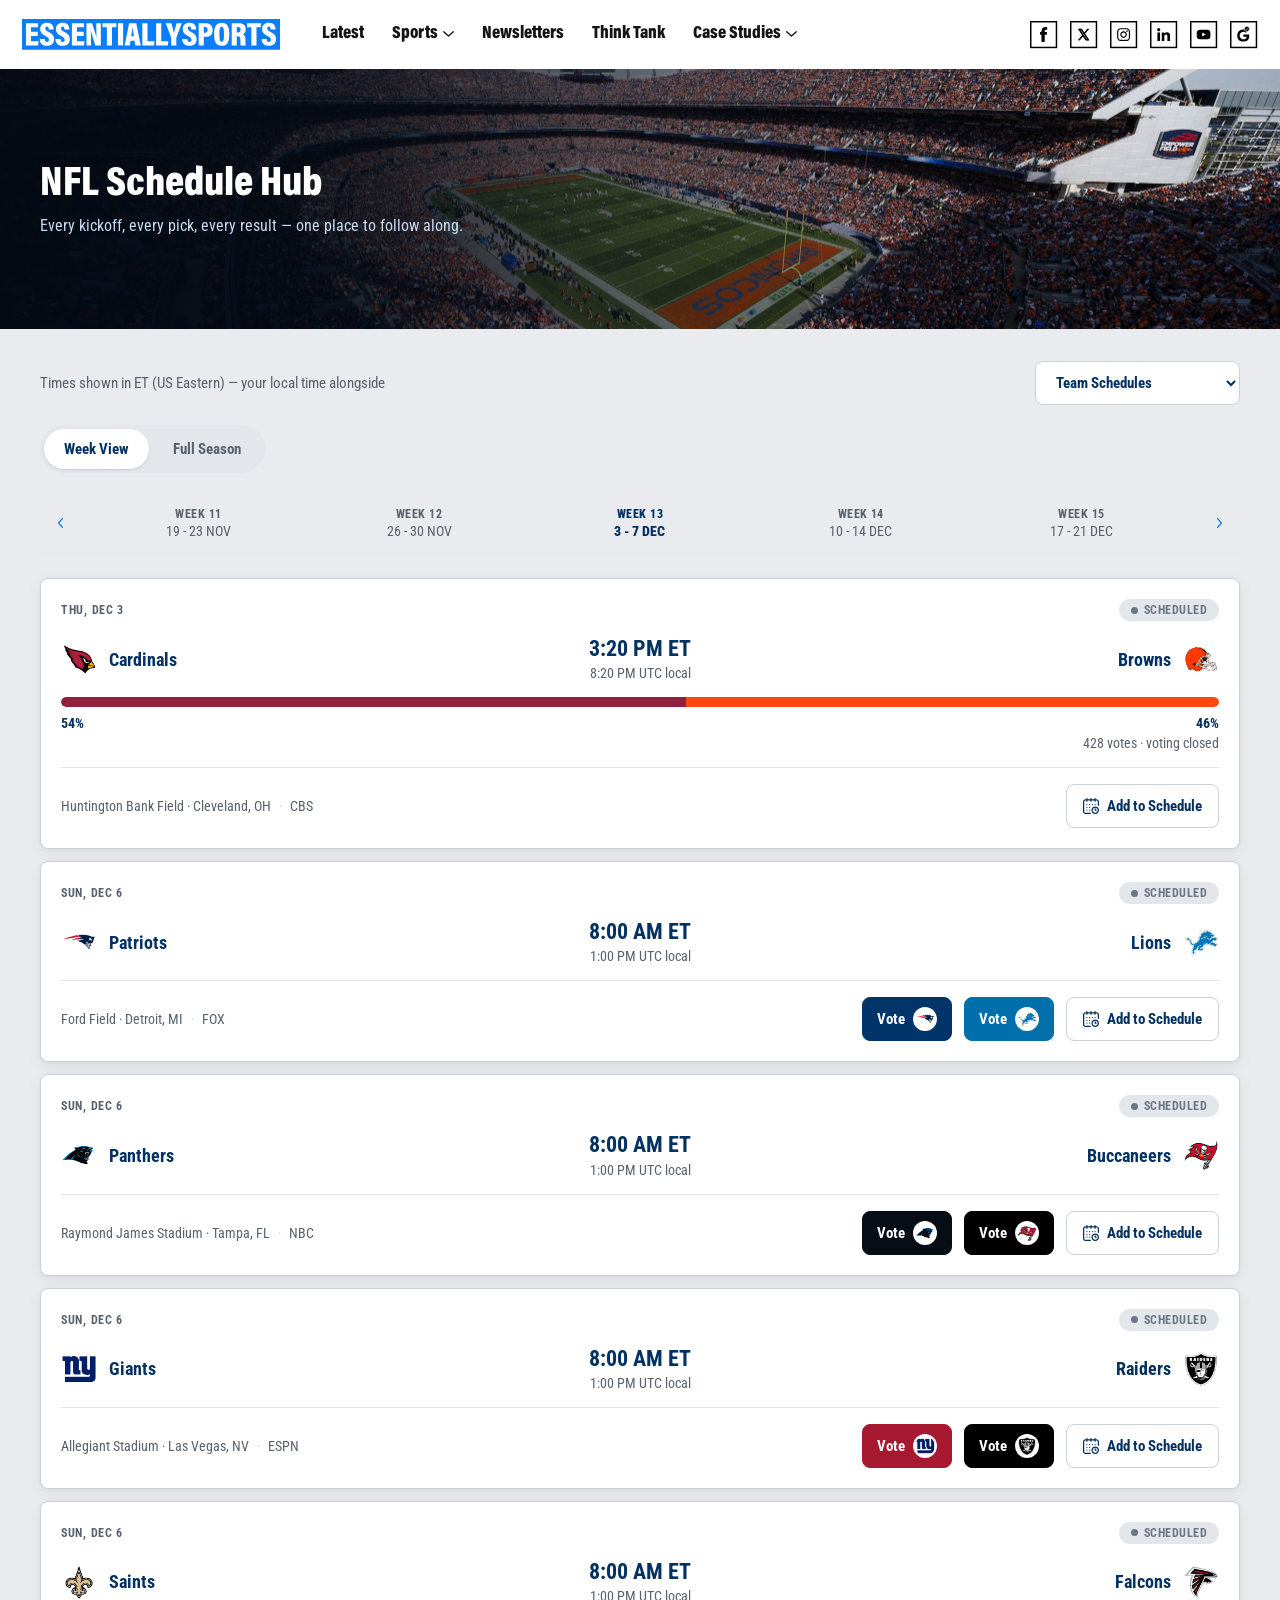
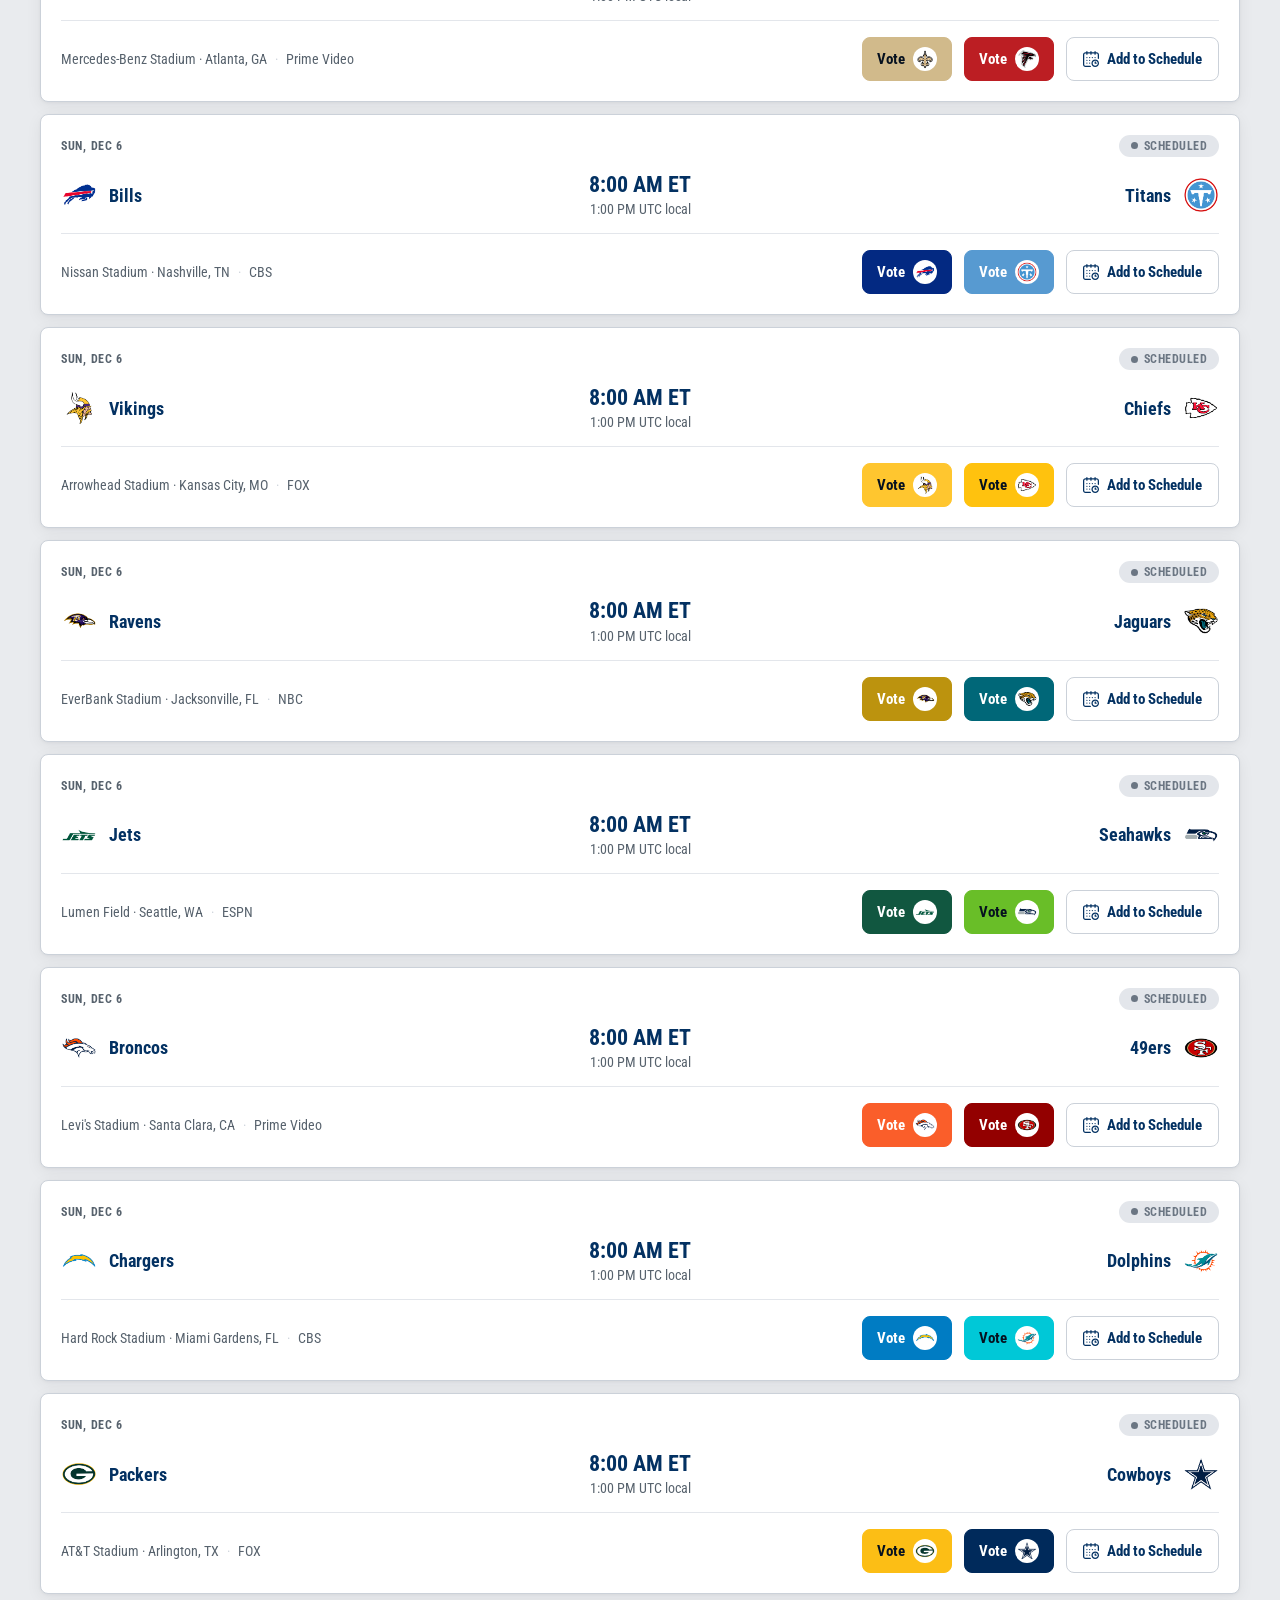
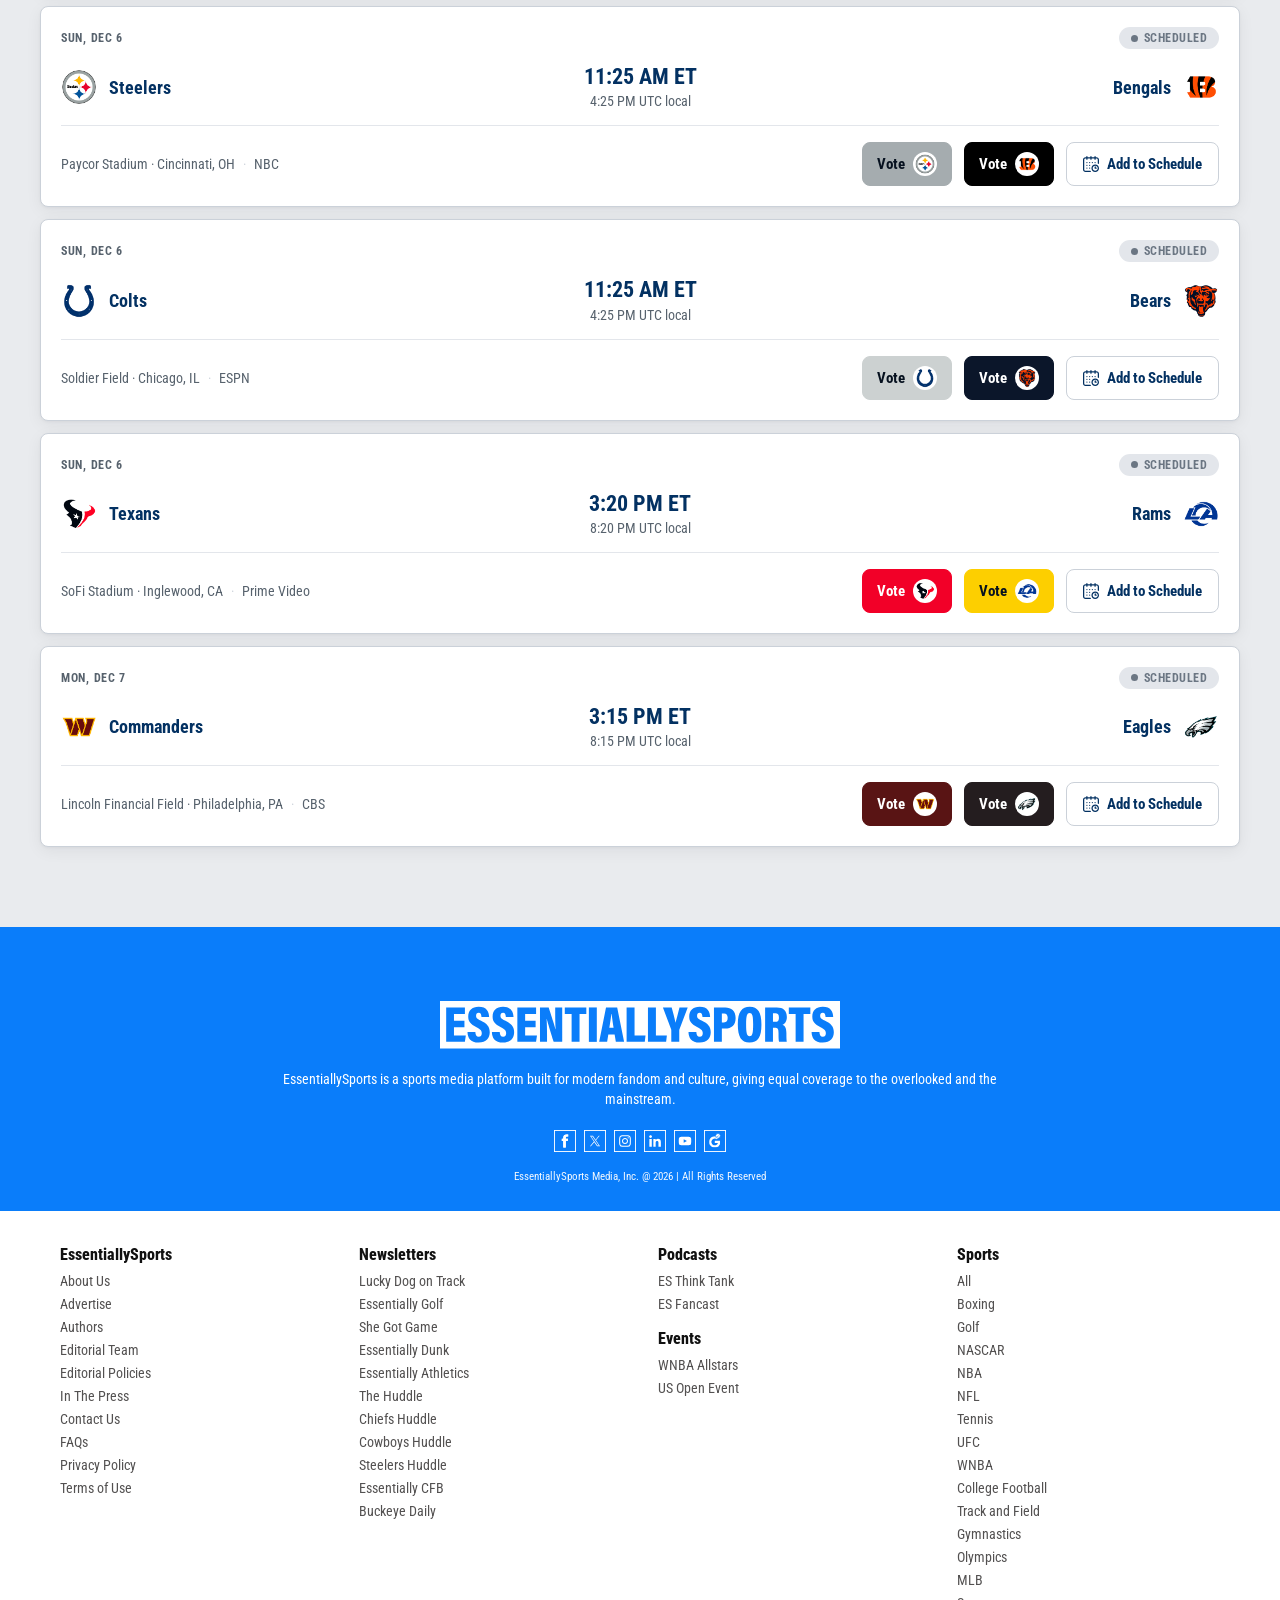
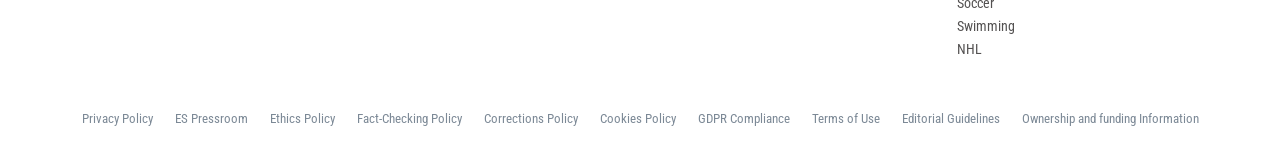
==== commit c392c779: "Match navbar/footer pixel values to the live site + card UX tweaks Navbar/footer: verified against e" ====
--- a/index.html
+++ b/index.html
@@ -7,8 +7,8 @@
 <link rel="icon" href="assets/logos/favicon-es.ico">
 <link rel="preconnect" href="https://fonts.gstatic.com" crossorigin>
 <link href="https://fonts.googleapis.com/css2?family=Roboto+Condensed:wght@400;700;800;900&display=swap" rel="stylesheet">
-<link rel="stylesheet" href="css/tokens.css?v=1788946415">
-<link rel="stylesheet" href="css/styles.css?v=1788946415">
+<link rel="stylesheet" href="css/tokens.css?v=1788953415">
+<link rel="stylesheet" href="css/styles.css?v=1788953415">
 </head>
 <body>
 
@@ -167,7 +167,7 @@
 
 <main class="page">
   <div class="hub-header">
-    <div class="hub-sub">Times shown in your local timezone</div>
+    <div class="hub-sub">Times shown in ET (US Eastern) — your local time alongside</div>
     <div class="hub-controls">
       <select class="team-filter-select" id="teamFilterSelect">
         <option value="">Team Schedules</option>
@@ -241,8 +241,8 @@
       <a href="https://www.essentiallysports.com/wnba-all-star-2025-event/">WNBA Allstars</a>
       <a href="https://www.essentiallysports.com/us-open-2025/">US Open Event</a>
     </div>
-    <div class="footer-col sports">
-      <span>Sports</span><span></span>
+    <div class="footer-col">
+      <span>Sports</span>
       <a href="https://www.essentiallysports.com/">All</a>
       <a href="https://www.essentiallysports.com/category/boxing/">Boxing</a>
       <a href="https://www.essentiallysports.com/category/golf/">Golf</a>
@@ -286,11 +286,11 @@
   </div>
 </div>
 
-<script src="js/data.js?v=1788946415"></script>
-<script src="js/voting.js?v=1788946415"></script>
-<script src="js/analytics.js?v=1788946415"></script>
-<script src="js/game-card.js?v=1788946415"></script>
-<script src="js/common.js?v=1788946415"></script>
-<script src="js/hub.js?v=1788946415"></script>
+<script src="js/data.js?v=1788953415"></script>
+<script src="js/voting.js?v=1788953415"></script>
+<script src="js/analytics.js?v=1788953415"></script>
+<script src="js/game-card.js?v=1788953415"></script>
+<script src="js/common.js?v=1788953415"></script>
+<script src="js/hub.js?v=1788953415"></script>
 </body>
 </html>
--- a/css/styles.css
+++ b/css/styles.css
@@ -1,7 +1,6 @@
 /* Navbar */
 .navbar {
   background: var(--white);
-  border-bottom: 1px solid var(--line-strong);
   height: 69px;
   display: flex;
   align-items: center;
@@ -11,7 +10,7 @@
   z-index: 100;
 }
 .navbar-logo { display: flex; align-items: center; margin-right: 40px; flex-shrink: 0; }
-.navbar-logo img { height: 28px; width: auto; }
+.navbar-logo img { height: 31px; width: auto; }
 .navbar-wordmark {
   font-family: var(--font-display); font-weight: 900; font-size: 20px;
   color: #033162; letter-spacing: 0; margin-left: 10px; white-space: nowrap;
@@ -125,33 +124,32 @@
 
 /* Footer — two-toned: blue hero band on top, white body below (site-chrome.css pattern) */
 .site-footer { background: #FFFFFF; font-family: var(--font-ui); }
-.footer-hero { padding: 44px 24px 28px; background: #0A7DFA; color: #fff; text-align: center; }
+.footer-hero { padding: 74px 4vw 28px; background: #0A7DFA; color: #fff; text-align: center; }
 .footer-logo-link { display: inline-block; }
-.footer-logo-img { height: clamp(28px, 5vw, 40px); margin: 0 auto; }
+.footer-logo-img { height: 48px; width: auto; margin: 0 auto; }
+@media (max-width: 480px) { .footer-logo-img { height: 34px; } }
 .footer-blurb { width: min(760px, 100%); margin: 16px auto 20px; color: #fff; font-size: 14px; line-height: 1.45; }
-.footer-socials { display: flex; align-items: center; justify-content: center; gap: 16px; margin-bottom: 18px; }
+.footer-socials { display: flex; align-items: center; justify-content: center; gap: 8px; margin-bottom: 18px; }
 .footer-socials img { width: 22px; height: 22px; }
-.footer-copy { color: #fff; font-size: 13px; font-weight: 700; opacity: .95; }
+.footer-copy { color: #fff; font-size: 11px; font-weight: 400; opacity: .95; }
 
 .footer-links {
   width: min(1160px, calc(100% - 48px));
   display: grid; grid-template-columns: repeat(4, 1fr); gap: 36px;
   margin: 0 auto; padding: 34px 0 40px;
 }
-.footer-col { display: flex; flex-direction: column; gap: 9px; color: #111; font-size: 14px; }
-.footer-col > span { font-size: 15px; font-weight: 800; color: #033162; margin-bottom: 2px; }
-.footer-col a { color: #111; text-decoration: none; }
+.footer-col { display: flex; flex-direction: column; gap: 7px; color: #535151; font-size: 14px; }
+.footer-col > span { font-size: 16px; font-weight: 800; color: #111; margin-bottom: 2px; font-family: var(--font-heading); }
+.footer-col a { color: #535151; text-decoration: none; }
 .footer-col a:hover { color: #0A7DFA; }
-.footer-col.sports { display: grid; grid-template-columns: repeat(2, minmax(0,1fr)); column-gap: 20px; row-gap: 9px; }
-.footer-col.sports > span:first-child { grid-column: 1 / -1; }
 
 .footer-bottom {
   width: min(1160px, calc(100% - 48px));
-  display: flex; flex-wrap: wrap; gap: 12px 22px;
-  margin: 0 auto; padding: 20px 0 28px; border-top: 1px solid #dce4ed;
-  font-size: 12px; color: #7997B8;
-}
-.footer-bottom a { text-decoration: none; color: #7997B8; }
+  display: flex; flex-wrap: wrap; justify-content: center; gap: 13px 22px;
+  margin: 0 auto; padding: 14px 0 28px;
+  font-size: 13px; color: #7C8996;
+}
+.footer-bottom a { text-decoration: none; color: #7C8996; }
 .footer-bottom a:hover { color: #0A7DFA; }
 @media (max-width: 720px) { .footer-links { grid-template-columns: 1fr 1fr; } }
 
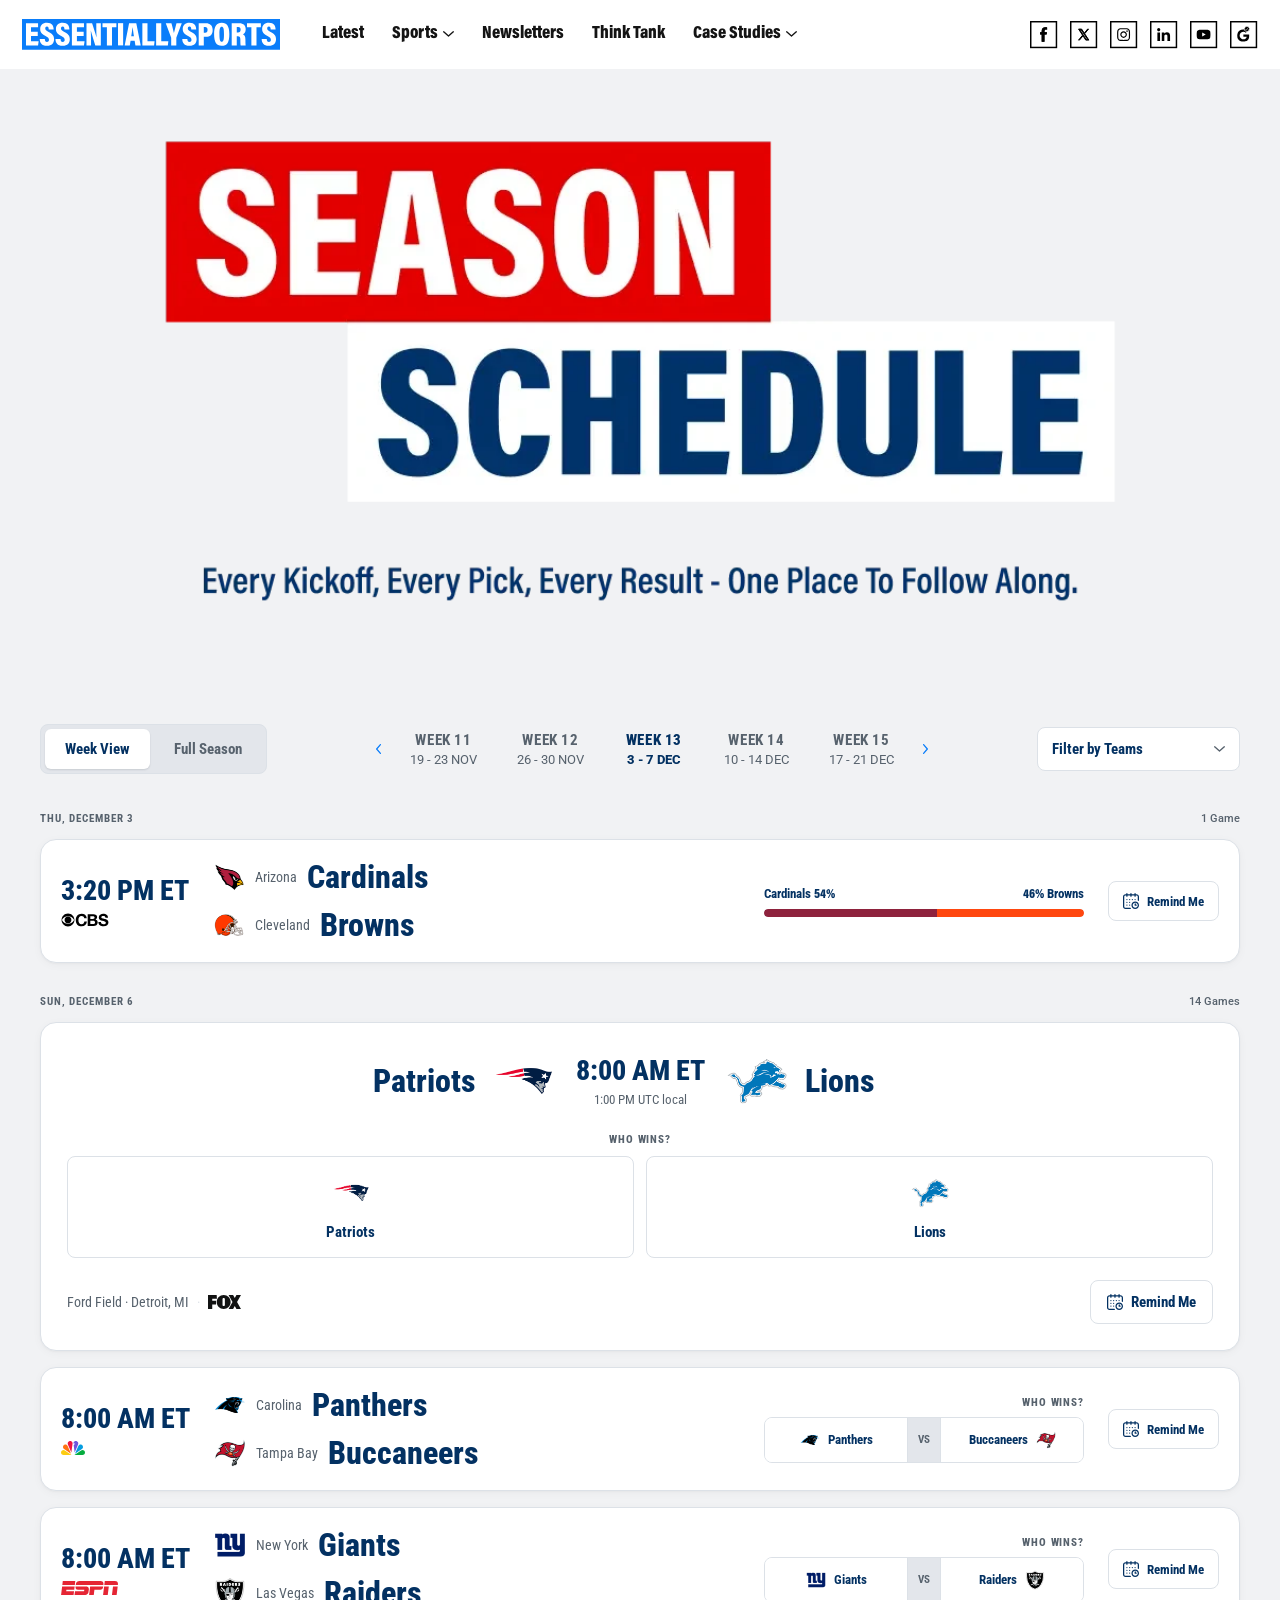
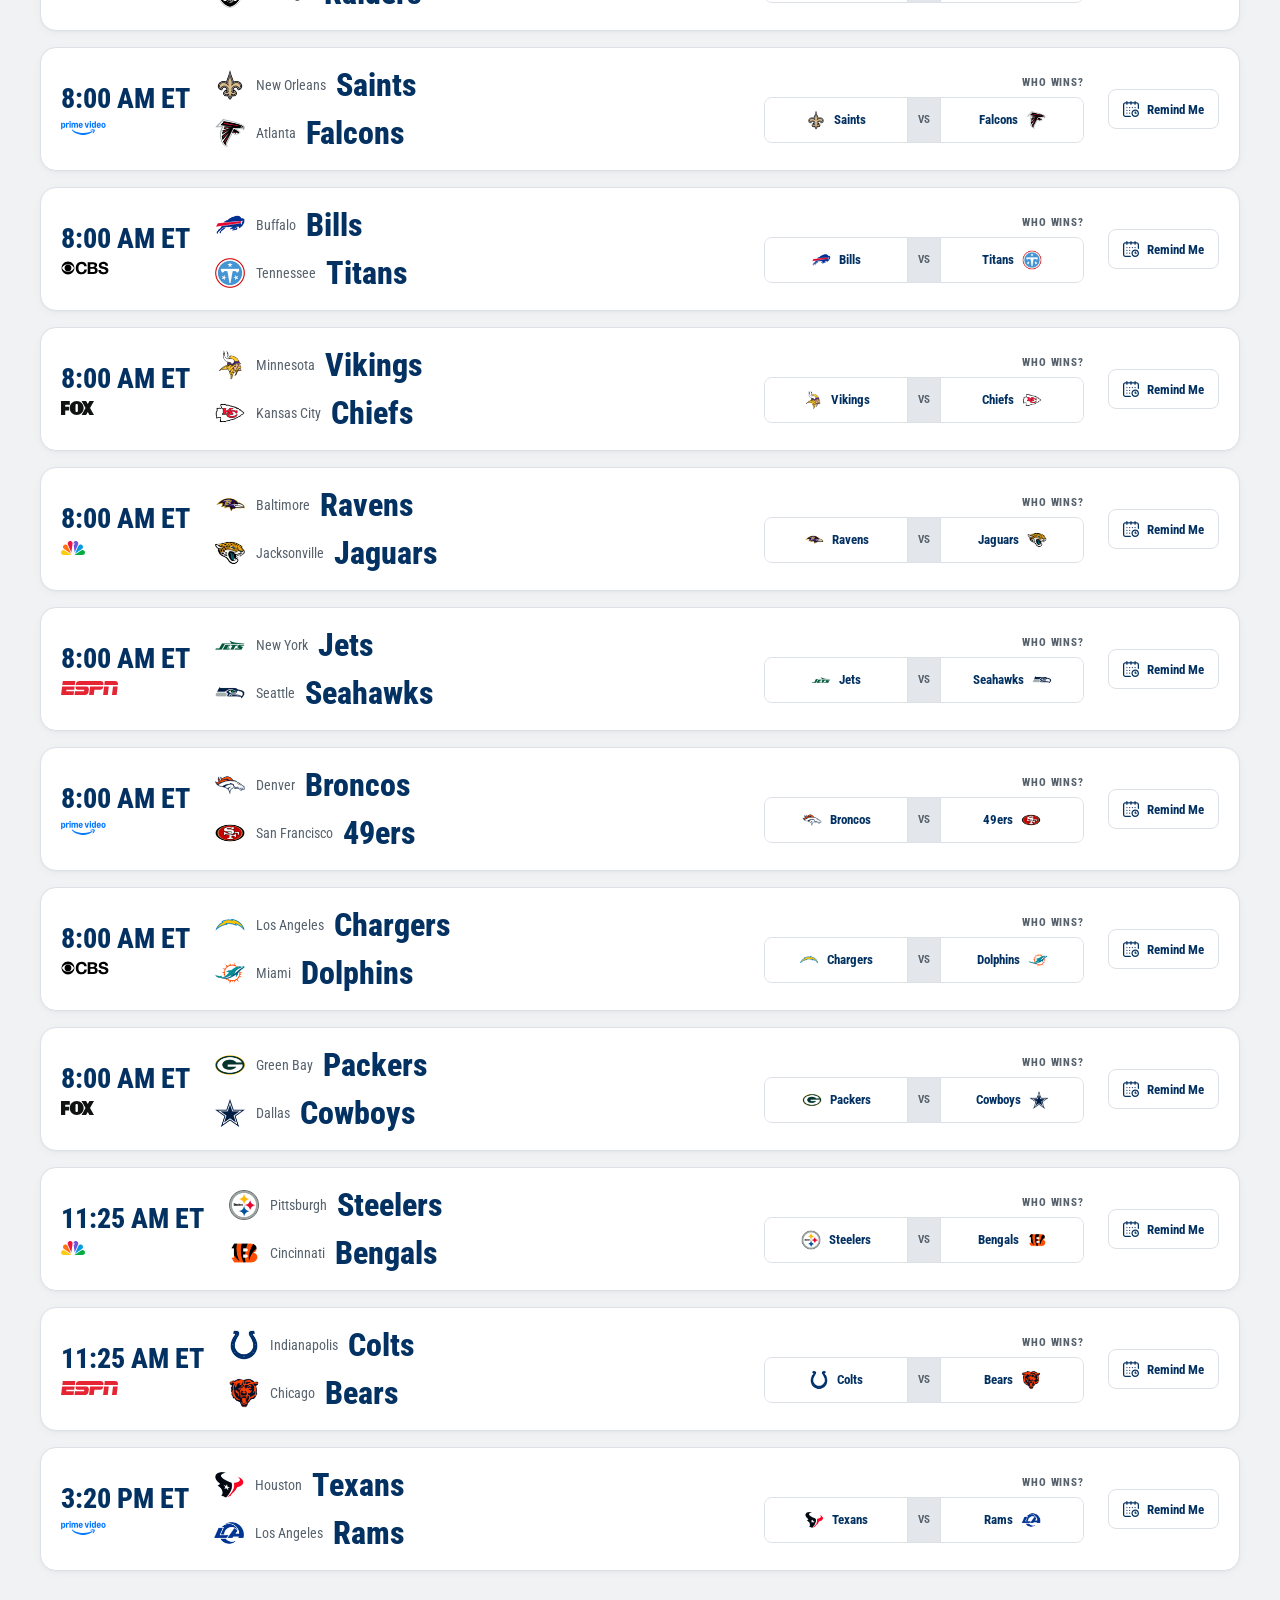
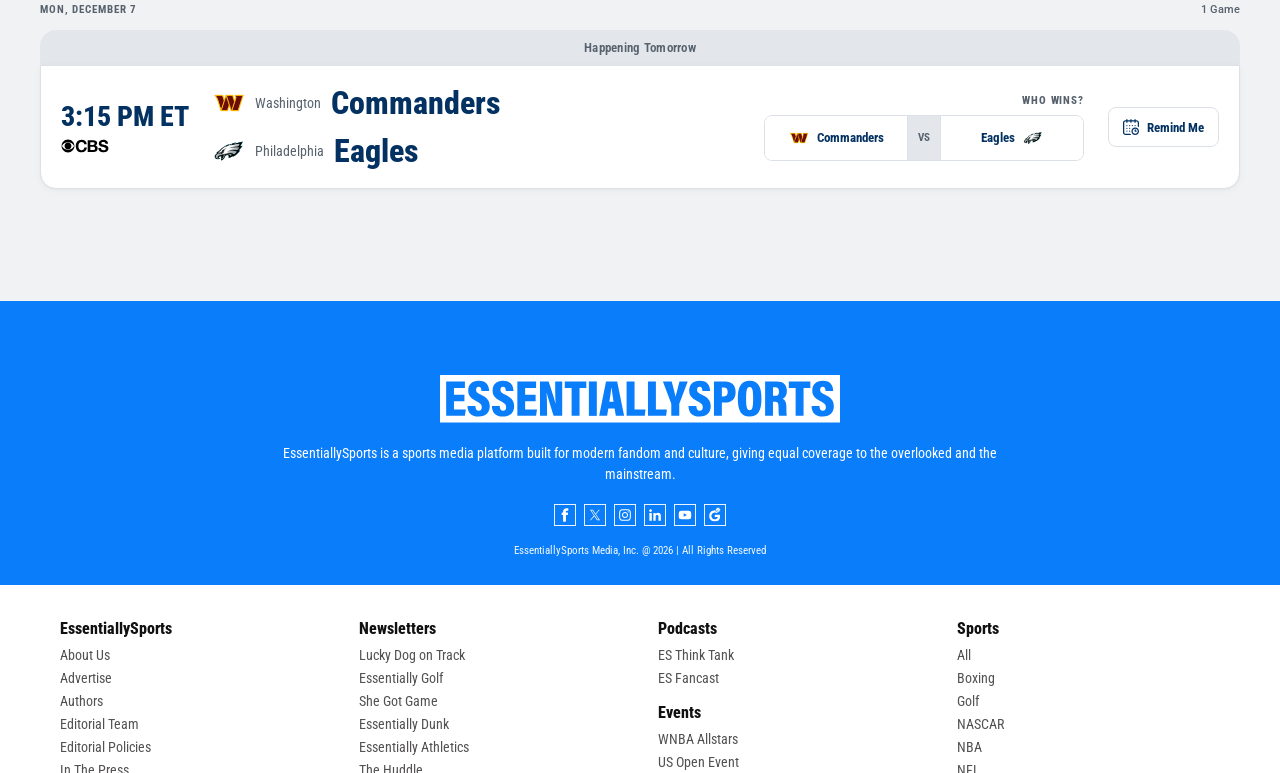
==== commit cf66f1a7: "Hero banner refresh, card polish pass, and compact-row redesign Hero banner: - Replaced the stadium-" ====
--- a/index.html
+++ b/index.html
@@ -6,9 +6,9 @@
 <title>NFL Schedule Hub — EssentiallySports</title>
 <link rel="icon" href="assets/logos/favicon-es.ico">
 <link rel="preconnect" href="https://fonts.gstatic.com" crossorigin>
-<link href="https://fonts.googleapis.com/css2?family=Roboto+Condensed:wght@400;700;800;900&display=swap" rel="stylesheet">
-<link rel="stylesheet" href="css/tokens.css?v=1788953415">
-<link rel="stylesheet" href="css/styles.css?v=1788953415">
+<link href="https://fonts.googleapis.com/css2?family=Roboto+Condensed:wght@400;700;800;900&family=Roboto:wght@400;500;700&display=swap" rel="stylesheet">
+<link rel="stylesheet" href="css/tokens.css?v=1789032729">
+<link rel="stylesheet" href="css/styles.css?v=1789032729">
 </head>
 <body>
 
@@ -159,31 +159,35 @@
 </nav>
 
 <div class="hero-banner">
-  <div class="hero-overlay">
-    <div class="hero-title">NFL Schedule Hub</div>
-    <div class="hero-sub">Every kickoff, every pick, every result — one place to follow along.</div>
-  </div>
+  <picture>
+    <source media="(max-width: 640px)" srcset="assets/hero/season-schedule-mobile.webp" type="image/webp">
+    <source media="(max-width: 640px)" srcset="assets/hero/season-schedule-mobile.png">
+    <source srcset="assets/hero/season-schedule-desktop.webp" type="image/webp">
+    <img class="hero-banner-img" src="assets/hero/season-schedule-desktop.png" alt="Season Schedule — every kickoff, every pick, every result, one place to follow along.">
+  </picture>
 </div>
 
 <main class="page">
-  <div class="hub-header">
-    <div class="hub-sub">Times shown in ET (US Eastern) — your local time alongside</div>
-    <div class="hub-controls">
-      <select class="team-filter-select" id="teamFilterSelect">
-        <option value="">Team Schedules</option>
+  <!-- One consolidated, sticky toolbar: view switch (left) · week nav
+       (centre) · team filter + timezone (right) — replaces the earlier
+       stack of hub-header / view-toggle / week-nav as separate rows. -->
+  <div class="hub-toolbar">
+    <div class="view-toggle">
+      <button data-view="week" class="active">Week View</button>
+      <button data-view="season">Full Season</button>
+    </div>
+
+    <div class="week-nav" id="weekNav">
+      <button class="week-arrow" id="weekPrev" aria-label="Previous week"><svg class="icon-chevron" style="transform:rotate(90deg);" viewBox="0 0 16 10" fill="none" aria-hidden="true"><path d="M14.98 1.14 7.98 7.14.98 1.14" stroke="currentColor" stroke-width="2" stroke-linecap="round" stroke-linejoin="round"/></svg></button>
+      <div class="week-strip" id="weekStrip"></div>
+      <button class="week-arrow" id="weekNext" aria-label="Next week"><svg class="icon-chevron" style="transform:rotate(-90deg);" viewBox="0 0 16 10" fill="none" aria-hidden="true"><path d="M14.98 1.14 7.98 7.14.98 1.14" stroke="currentColor" stroke-width="2" stroke-linecap="round" stroke-linejoin="round"/></svg></button>
+    </div>
+
+    <div class="toolbar-right">
+      <select class="team-filter-select" id="teamFilterSelect" title="Times shown in US Eastern; your local time is shown alongside on each game">
+        <option value="">Filter by Teams</option>
       </select>
     </div>
-  </div>
-
-  <div class="view-toggle">
-    <button data-view="week" class="active">Week View</button>
-    <button data-view="season">Full Season</button>
-  </div>
-
-  <div class="week-nav" id="weekNav">
-    <button class="week-arrow" id="weekPrev" aria-label="Previous week"><svg class="icon-chevron" style="transform:rotate(90deg);" viewBox="0 0 16 10" fill="none" aria-hidden="true"><path d="M14.98 1.14 7.98 7.14.98 1.14" stroke="currentColor" stroke-width="2" stroke-linecap="round" stroke-linejoin="round"/></svg></button>
-    <div class="week-strip" id="weekStrip"></div>
-    <button class="week-arrow" id="weekNext" aria-label="Next week"><svg class="icon-chevron" style="transform:rotate(-90deg);" viewBox="0 0 16 10" fill="none" aria-hidden="true"><path d="M14.98 1.14 7.98 7.14.98 1.14" stroke="currentColor" stroke-width="2" stroke-linecap="round" stroke-linejoin="round"/></svg></button>
   </div>
 
   <div id="scheduleRoot"></div>
@@ -278,7 +282,7 @@
 
 <div class="modal-backdrop" id="scheduleModal">
   <div class="modal">
-    <h4>Add to Schedule</h4>
+    <h4>Remind Me</h4>
     <button class="modal-option" id="optGoogle">Google Calendar <span><svg class="icon-chevron" viewBox="0 0 16 10" fill="none" aria-hidden="true"><path d="M14.98 1.14 7.98 7.14.98 1.14" stroke="currentColor" stroke-width="2" stroke-linecap="round" stroke-linejoin="round"/></svg></span></button>
     <button class="modal-option" id="optIcs">Apple / Outlook (.ics) <span><svg class="icon-chevron" viewBox="0 0 16 10" fill="none" aria-hidden="true"><path d="M14.98 1.14 7.98 7.14.98 1.14" stroke="currentColor" stroke-width="2" stroke-linecap="round" stroke-linejoin="round"/></svg></span></button>
     <button class="modal-option" id="optCopy">Copy event link <span><svg class="icon-chevron" viewBox="0 0 16 10" fill="none" aria-hidden="true"><path d="M14.98 1.14 7.98 7.14.98 1.14" stroke="currentColor" stroke-width="2" stroke-linecap="round" stroke-linejoin="round"/></svg></span></button>
@@ -286,11 +290,11 @@
   </div>
 </div>
 
-<script src="js/data.js?v=1788953415"></script>
-<script src="js/voting.js?v=1788953415"></script>
-<script src="js/analytics.js?v=1788953415"></script>
-<script src="js/game-card.js?v=1788953415"></script>
-<script src="js/common.js?v=1788953415"></script>
-<script src="js/hub.js?v=1788953415"></script>
+<script src="js/data.js?v=1789032729"></script>
+<script src="js/voting.js?v=1789032729"></script>
+<script src="js/analytics.js?v=1789032729"></script>
+<script src="js/game-card.js?v=1789032729"></script>
+<script src="js/common.js?v=1789032729"></script>
+<script src="js/hub.js?v=1789032729"></script>
 </body>
 </html>
--- a/css/tokens.css
+++ b/css/tokens.css
@@ -25,7 +25,7 @@
 
 :root {
   --white: #FFFFFF;
-  --bg-page: #E9EBEE;   /* alias of --canvas, kept for the ES chrome */
+  --bg-page: #F1F2F4;   /* alias of --canvas, kept for the ES chrome */
   --bg-panel: #FFFFFF;  /* alias of --surface */
   --bg-canvas: #F2F8FF;
   --bg-canvas-soft: #F1F8FF;
@@ -53,23 +53,29 @@
   --font-ui: 'Roboto Condensed', 'Roboto', Arial, sans-serif;
   --font-heading: 'Roboto Condensed', 'Roboto', Arial, sans-serif;
   --font-display: "FrameUp Acumin", 'Acumin Pro Condensed', 'Arial Narrow', sans-serif;
+  /* Two typographic roles only: Display (Acumin/Roboto Condensed) carries
+     team names, scores and headings; Interface (regular-width Roboto)
+     carries venues, local time, controls and helper text — condensed
+     type at small sizes was reading as cramped for that role. */
+  --font-interface: 'Roboto', Arial, sans-serif;
 
-  /* Type scale (change doc §4) — one locked scale; weights carry
-     hierarchy within the ES two-family system (Acumin display /
-     Roboto Condensed UI). No one-off font sizes per component. */
+  /* Type scale — one locked scale; weights carry hierarchy within the
+     two-family system above. No one-off font sizes per component. */
   --fs-h1: clamp(32px, 4vw, 40px);
   --fs-support: 15px;   /* season line / supporting copy */
   --fs-section: 22px;   /* section + week titles */
-  --fs-team: 18px;      /* team names */
-  --fs-time: 22px;      /* kickoff time / score — the dominant number */
-  --fs-meta: 14px;      /* venue, broadcast, counts */
-  --fs-label: 12px;     /* status + column labels, uppercase */
+  --fs-team: 32px;      /* team names, 800 — the largest text on the page (priority card only) */
+  --fs-time: 28px;      /* kickoff time, 800 */
+  --fs-score: 30px;      /* score, 900 — stays under team-name size */
+  --fs-local: 13px;     /* local-time note, interface, 500 */
+  --fs-meta: 14px;      /* venue, broadcast — interface, 500 */
+  --fs-label: 11px;     /* status + date labels, uppercase, 700 */
 
   /* Semantic UI colors (change doc §5) — every component pulls from
      these rather than declaring its own greys/reds/ambers. */
-  --canvas: #E9EBEE;          /* page background */
+  --canvas: #F1F2F4;          /* page background */
   --surface: #FFFFFF;         /* card surface */
-  --ui-border: #CBD1D9;       /* card + control borders */
+  --ui-border: #DCE1E7;       /* card + control borders */
   --ui-divider: #E3E6EB;      /* light rules, bar tracks */
   --live: #C4160F;            /* semantic red */
   --live-soft: #FBE1E1;
@@ -80,7 +86,7 @@
 
   --radius-sm: 6px;
   --radius-md: 8px;
-  --radius-lg: 8px;
+  --radius-lg: 16px;
   --button-radius: 8px;
   --shadow-sm: 0 19px 28px rgba(0,0,0,0.01);
   --shadow-md: 0 15px 27px rgba(0,0,0,0.1);
@@ -104,7 +110,10 @@
 }
 img { max-width: 100%; display: block; }
 a { color: inherit; }
-button { font-family: inherit; cursor: pointer; }
+/* Without this, a <button> keeps native OS chrome (appearance:auto),
+   which can render its own themed border on top of an authored
+   border-color — every custom-styled button in the app needs this. */
+button { font-family: inherit; cursor: pointer; appearance: none; -webkit-appearance: none; background: none; border: none; }
 [hidden] { display: none !important; }
 
 /* Visible keyboard focus everywhere (change doc §9, §13). Pointer users
--- a/css/styles.css
+++ b/css/styles.css
@@ -104,23 +104,12 @@
 /* Page shell */
 .page { max-width: 1240px; margin: 0 auto; padding: 32px 20px 80px; }
 
-/* Hero banner — stadium photo positioned to the right, with a black
-   fade over the left side so the overlaid title/text stays legible.
-   Swap the image per venue later by changing this one background-image. */
-.hero-banner {
-  position: relative; height: 260px; overflow: hidden;
-  background:
-    linear-gradient(to right, rgba(4,10,20,.95) 0%, rgba(4,10,20,.82) 30%, rgba(4,10,20,.45) 58%, rgba(4,10,20,.05) 85%),
-    url("../assets/hero/stadium-hero.jpg") center right / cover no-repeat,
-    #06111F;
-}
-.hero-banner .hero-overlay {
-  position: absolute; inset: 0; display: flex; flex-direction: column; justify-content: center;
-  max-width: 1240px; margin: 0 auto; padding: 0 20px; left: 0; right: 0;
-}
-.hero-banner .hero-title { font-family: var(--font-display); font-weight: 900; font-size: clamp(28px, 4vw, 42px); color: #fff; line-height: 1.05; }
-.hero-banner .hero-sub { font-family: var(--font-ui); font-size: 16px; color: #C8DCF3; margin-top: 8px; }
-@media (max-width: 560px) { .hero-banner { height: 190px; } }
+/* Hero banner — a designed graphic (its own text baked in), swapped for
+   a mobile crop via <picture> at 640px. Natural aspect ratio, no forced
+   height/crop: the image's own height drives the banner's height at
+   every width, so nothing gets cut off. */
+.hero-banner { background: var(--canvas); text-align: center; }
+.hero-banner-img { display: block; width: 100%; height: auto; max-width: 2560px; margin: 0 auto; }
 
 /* Footer — two-toned: blue hero band on top, white body below (site-chrome.css pattern) */
 .site-footer { background: #FFFFFF; font-family: var(--font-ui); }
@@ -152,6 +141,7 @@
 .footer-bottom a { text-decoration: none; color: #7C8996; }
 .footer-bottom a:hover { color: #0A7DFA; }
 @media (max-width: 720px) { .footer-links { grid-template-columns: 1fr 1fr; } }
+@media (max-width: 480px) { .footer-links { grid-template-columns: 1fr; gap: 28px; } }
 
 /* ===========================================================
    Huddle schedule system (final change doc §3-§13)
@@ -159,25 +149,48 @@
    of color tokens, one control language, one card anatomy.
    =========================================================== */
 
-/* §3 Page intro */
+/* §3 Page intro — .hub-header/.hub-sub still used as a plain caption by
+   newsletter-cta.html's editor-preview page; the live Hub's own header
+   copy now lives in .hub-toolbar below. */
 .hub-header { display: flex; flex-wrap: wrap; align-items: center; justify-content: space-between; gap: 16px; margin: 0 0 20px; }
 .hub-sub { color: var(--hub-text-muted); font-size: var(--fs-support); }
 
-.hub-controls { display: flex; align-items: center; gap: 12px; }
+/* appearance:none takes the select out of native rendering entirely —
+   left as auto, the browser's own internal text-centering fights with
+   authored padding and reads as uneven top/bottom space. Padding here
+   is the only thing positioning the text, so top/bottom/left/right are
+   each set once and stay predictable. Custom chevron replaces the
+   native arrow this removes. */
 .team-filter-select {
+  appearance: none; -webkit-appearance: none;
   min-height: 44px; border: 1.5px solid var(--ui-border); border-radius: var(--button-radius); background: var(--surface);
-  color: var(--text-navy); font-family: var(--font-ui); font-weight: 700; font-size: var(--fs-support); padding: 0 16px;
-}
-
-/* §7 One control language — segmented control for the view switch.
+  color: var(--text-navy); font-family: var(--font-ui); font-weight: 700; font-size: var(--fs-support);
+  padding: 10px 36px 10px 14px; line-height: 1;
+  background-image: url("data:image/svg+xml,%3Csvg xmlns='http://www.w3.org/2000/svg' viewBox='0 0 16 10' fill='none'%3E%3Cpath d='M14.98 1.14 7.98 7.14.98 1.14' stroke='%2357626D' stroke-width='2' stroke-linecap='round' stroke-linejoin='round'/%3E%3C/svg%3E");
+  background-repeat: no-repeat; background-position: right 14px center; background-size: 11px 7px;
+  transition: border-color .15s var(--motion-standard);
+}
+.team-filter-select:hover { border-color: var(--accent); }
+
+/* §6/§7 Consolidated toolbar — view switch (left), week navigation
+   (centre), team filter + timezone note (right), all in one sticky row. */
+.hub-toolbar {
+  display: flex; align-items: center; gap: 16px; margin-bottom: 28px;
+  padding: 10px 0; background: var(--canvas);
+  position: sticky; top: 69px; z-index: 50;
+}
+.toolbar-right { display: flex; align-items: center; gap: 12px; flex-shrink: 0; }
+
+/* One control language — segmented control for the view switch.
    Pills are reserved for exactly this and for status labels (§12). */
 .view-toggle {
-  display: inline-flex; gap: 4px; margin-bottom: 20px; padding: 4px;
-  background: var(--ui-divider); border-radius: 999px;
+  display: inline-flex; gap: 4px; padding: 4px; flex-shrink: 0;
+  background: var(--ui-divider); border: 1.5px solid var(--ui-border); border-radius: var(--radius-md);
 }
 .view-toggle button {
   min-height: 40px; border: none; background: none; color: var(--hub-text-muted);
-  border-radius: 999px; padding: 0 20px; font-family: var(--font-ui); font-weight: 700; font-size: var(--fs-support);
+  border-radius: var(--radius-sm); padding: 0 20px; font-family: var(--font-ui); font-weight: 700; font-size: var(--fs-support);
+  transition: color .15s var(--motion-standard), background-color .15s var(--motion-standard), box-shadow .15s var(--motion-standard);
 }
 .view-toggle button:hover { color: var(--text-navy); }
 .view-toggle button.active { background: var(--surface); color: var(--text-navy); box-shadow: 0 1px 2px rgba(6,17,31,.12); }
@@ -185,63 +198,94 @@
    global :focus-visible ring — restate the ring at this specificity. */
 .view-toggle button:focus-visible { box-shadow: var(--focus-ring); }
 
-/* §7 Week navigation — symmetrical previous / current / next.
-   Desktop shows the surrounding weeks as a flat strip; the arrows always
-   move the selected week, and the strip follows it. Sticky on desktop (§9). */
-.week-nav {
-  display: flex; align-items: center; gap: 8px; margin-bottom: 24px;
-  padding: 8px 0; background: var(--canvas);
-}
-@media (min-width: 769px) {
-  .week-nav { position: sticky; top: 69px; z-index: 50; border-bottom: 1px solid var(--ui-divider); }
-}
+/* Week navigation — symmetrical previous / current / next. The arrows
+   always move the selected week, and the strip follows it. */
+.week-nav { display: flex; align-items: center; gap: 8px; flex: 1 1 auto; justify-content: center; min-width: 0; }
 .week-arrow {
   flex: 0 0 auto; width: 40px; min-height: 44px; border: none; background: none;
   color: var(--accent); display: flex; align-items: center; justify-content: center; border-radius: var(--button-radius);
+  transition: background-color .15s var(--motion-standard);
 }
 .week-arrow .icon-chevron { width: 10px; height: 16px; }
 .week-arrow:hover { background: var(--ui-divider); }
 .week-arrow:disabled { color: var(--ui-border); background: none; cursor: default; }
-.week-strip { flex: 1 1 auto; display: grid; grid-template-columns: repeat(5, 1fr); }
-.week-tab { background: none; border: none; padding: 4px 8px; cursor: pointer; text-align: center; border-radius: var(--radius-sm); }
+.week-strip { display: flex; gap: 32px; min-width: 0; }
+.week-tab {
+  background: none; border: none; padding: 6px 4px; cursor: pointer; text-align: center; min-width: 68px;
+  border-radius: var(--radius-md);
+}
 .week-tab .wt-num {
-  display: block; font-family: var(--font-ui); font-weight: 700; font-size: var(--fs-label);
+  display: block; font-family: var(--font-ui); font-weight: 700; font-size: 15px;
   letter-spacing: .04em; text-transform: uppercase; color: var(--hub-text-muted);
-}
-.week-tab .wt-range { display: block; font-size: var(--fs-meta); color: var(--hub-text-muted); margin-top: 2px; }
-.week-tab:hover .wt-num, .week-tab:hover .wt-range { color: var(--text-navy); }
+  transition: color .15s var(--motion-standard);
+}
+.week-tab .wt-range { display: block; font-family: var(--font-interface); font-size: 13px; color: var(--hub-text-muted); margin-top: 3px; transition: color .15s var(--motion-standard); }
+.week-tab:hover:not(.active) .wt-num, .week-tab:hover:not(.active) .wt-range { color: var(--text-navy); }
+/* Active week is just darker, weightier text — no box/pill treatment,
+   stays clean against the toolbar. */
 .week-tab.active .wt-num, .week-tab.active .wt-range { color: var(--text-navy); font-weight: 800; }
 
-/* §3/§8 Week heading + date range */
+/* §8 Week heading + date range (Full Season) */
 .week-group { margin-bottom: 32px; }
 .week-heading {
   display: flex; align-items: baseline; gap: 12px; margin-bottom: 12px;
   font-family: var(--font-display); font-weight: 900; font-size: var(--fs-section); color: var(--text-navy);
 }
-.week-heading .wh-range { font-family: var(--font-ui); font-weight: 400; font-size: var(--fs-meta); color: var(--hub-text-muted); }
+.week-heading .wh-range { font-family: var(--font-interface); font-weight: 500; font-size: var(--fs-meta); color: var(--hub-text-muted); }
+
+/* Date grouping (Week View) — the date now appears once, above each
+   group of games sharing it, instead of repeating inside every card. */
+.date-group { margin-bottom: 32px; }
 .date-heading {
-  font-family: var(--font-ui); font-weight: 700; font-size: var(--fs-label); letter-spacing: .06em;
-  text-transform: uppercase; color: var(--hub-text-muted); margin-bottom: 12px;
-}
-
-/* Week-change transition (§9) — quick enough not to delay the data */
-.schedule-list { display: flex; flex-direction: column; gap: 12px; animation: weekIn .18s var(--motion-standard); }
-@keyframes weekIn { from { opacity: 0; transform: translateY(4px); } to { opacity: 1; transform: none; } }
-@media (prefers-reduced-motion: reduce) { .schedule-list { animation: none; } }
+  display: flex; align-items: baseline; justify-content: space-between; gap: 12px; margin-bottom: 14px;
+  font-family: var(--font-ui); font-weight: 700; font-size: var(--fs-label); letter-spacing: .08em;
+  text-transform: uppercase; color: var(--hub-text-muted);
+}
+.date-heading .dh-count { font-family: var(--font-interface); font-weight: 500; letter-spacing: normal; text-transform: none; }
+
+/* View/week change — a quick crossfade + directional slide (§9); a new
+   element is created on every render, so the animation always restarts. */
+.schedule-list { display: flex; flex-direction: column; gap: 16px; }
+.view-fade { animation: viewFade .2s var(--motion-standard); }
+@keyframes viewFade { from { opacity: 0; transform: translateX(8px); } to { opacity: 1; transform: none; } }
+@media (prefers-reduced-motion: reduce) { .view-fade { animation: none; } }
+
+/* A same-width banner floating just above a card, its own rounded-top
+   block with a gap before the card starts — used to call out something
+   about that one game (e.g. "Happening Tomorrow") without touching the
+   card's own anatomy. */
+.schedule-card-group { display: flex; flex-direction: column; }
+.sc-happening-banner {
+  background: var(--ui-divider); color: var(--hub-text-muted); text-align: center;
+  font-family: var(--font-ui); font-weight: 600; font-size: 13px; letter-spacing: .02em;
+  padding: 10px 20px;
+  border-radius: var(--radius-lg) var(--radius-lg) 0 0;
+}
+/* Flush against the card below — no gap, no rounded corners where the
+   two meet, so it reads as one connected block. */
+.sc-happening-banner + .schedule-card,
+.sc-happening-banner + .cc-row {
+  border-top-left-radius: 0; border-top-right-radius: 0;
+}
 
 /* ===========================================================
    §6 Game card — one anatomy for every state
-   row 1: day/date (left) · status (right)
-   row 2: away team · time or score · home team
+   row 1: status pill (right)
+   row 2: away team · time or score · home team — pulled toward centre
    row 3: venue + broadcast (left) · actions (right)
    =========================================================== */
 .schedule-card {
   position: relative; background: var(--surface);
   border: 1px solid var(--ui-border); border-radius: var(--radius-lg);
-  box-shadow: 0 4px 16px rgba(6,17,31,.06), 0 1px 3px rgba(6,17,31,.04);
-  padding: 20px; --status-color: var(--neutral-status);
-}
-.schedule-card:hover { border-color: var(--ui-border); box-shadow: 0 6px 20px rgba(6,17,31,.10), 0 1px 3px rgba(6,17,31,.05); }
+  box-shadow: 0 2px 10px rgba(6,17,31,.035), 0 1px 2px rgba(6,17,31,.03);
+  padding: 26px; --status-color: var(--neutral-status);
+  transition: transform .18s var(--motion-standard), box-shadow .18s var(--motion-standard), border-color .18s var(--motion-standard);
+  animation: cardIn .32s var(--motion-standard) backwards;
+  animation-delay: calc(var(--stagger, 0) * 45ms);
+}
+@keyframes cardIn { from { opacity: 0; transform: translateY(6px); } to { opacity: 1; transform: none; } }
+@media (prefers-reduced-motion: reduce) { .schedule-card { animation: none; } }
+.schedule-card:hover { transform: translateY(-2px); border-color: var(--ui-border); box-shadow: 0 6px 16px rgba(6,17,31,.06), 0 2px 4px rgba(6,17,31,.04); }
 .schedule-card.status-live { --status-color: var(--live); }
 .schedule-card.status-final { --status-color: var(--success); }
 .schedule-card.status-final-pending,
@@ -249,45 +293,47 @@
 .schedule-card.status-postponed { --status-color: var(--warn); }
 .schedule-card.status-cancelled { --status-color: var(--neutral-status); }
 
-.sc-top { display: flex; align-items: center; justify-content: space-between; gap: 12px; margin-bottom: 16px; }
-.sc-day { font-family: var(--font-ui); font-weight: 700; font-size: var(--fs-label); letter-spacing: .06em; text-transform: uppercase; color: var(--hub-text-muted); }
-
-/* Status label — pill, per §12's carve-out. Never color alone (§13): the
-   word is always there next to the dot. */
-.sc-status {
-  display: inline-flex; align-items: center; gap: 6px; padding: 4px 12px; border-radius: 999px;
-  font-family: var(--font-ui); font-weight: 700; font-size: var(--fs-label); letter-spacing: .04em; text-transform: uppercase;
-  color: var(--status-color); background: var(--ui-divider);
-}
-.sc-status::before { content: ""; width: 7px; height: 7px; border-radius: 50%; background: currentColor; }
-.status-live .sc-status { background: var(--live-soft); }
-.status-live .sc-status::before { animation: pulse 1.4s infinite; }
-.status-final-pending .sc-status, .status-delayed .sc-status, .status-postponed .sc-status { background: var(--warn-soft); }
 @keyframes pulse { 0%,100%{opacity:1;} 50%{opacity:.35;} }
 
-/* Row 2 — teams flank the time/score, aligned identically on every card */
-.sc-main { display: grid; grid-template-columns: 1fr auto 1fr; align-items: center; gap: 16px; }
-.sc-team { display: flex; align-items: center; gap: 12px; min-width: 0; }
-.sc-team.home { justify-content: flex-end; }
-.sc-team img { width: 36px; height: 36px; object-fit: contain; flex-shrink: 0; }
-.sc-team-name { font-family: var(--font-ui); font-weight: 700; font-size: var(--fs-team); color: var(--text-navy); }
+/* Row 2 — both team blocks pack toward the centre column (away's right
+   edge, home's left edge) so the card reads as one matchup rather than
+   two labels pinned to the outer edges. Away is name-then-logo and home
+   is logo-then-name, so on each side the logo — the biggest, most
+   identifiable element — sits nearest the score. */
+.sc-main { display: grid; grid-template-columns: 1fr auto 1fr; align-items: center; gap: 20px; }
+.sc-team { display: flex; align-items: center; gap: 16px; min-width: 0; }
+.sc-team.away { justify-content: flex-end; }
+.sc-team.home { justify-content: flex-start; }
+.sc-team img { width: 64px; height: 64px; object-fit: contain; flex-shrink: 0; transition: transform .15s var(--motion-standard); }
+.sc-team img:hover { transform: scale(1.04); }
+.sc-team-name { font-family: var(--font-ui); font-weight: 800; font-size: var(--fs-team); color: var(--text-navy); line-height: 1.15; }
 .sc-team.loser .sc-team-name { color: var(--hub-text-muted); }
 
-.sc-center { text-align: center; min-width: 96px; }
-.sc-time { font-family: var(--font-ui); font-weight: 700; font-size: var(--fs-time); color: var(--text-navy); line-height: 1.1; white-space: nowrap; }
+.sc-center { text-align: center; min-width: 120px; }
+.sc-time {
+  font-family: var(--font-ui); font-weight: 800; font-size: var(--fs-time); color: var(--text-navy);
+  line-height: 1.1; white-space: nowrap; font-variant-numeric: tabular-nums;
+}
 .sc-time.muted { color: var(--hub-text-muted); text-decoration: line-through; }
-.sc-score { font-family: var(--font-display); font-weight: 900; font-size: 30px; color: var(--text-navy); line-height: 1; white-space: nowrap; }
-.sc-score .sc-sep { color: var(--ui-border); margin: 0 6px; }
+.sc-score {
+  font-family: var(--font-display); font-weight: 900; font-size: var(--fs-score); color: var(--text-navy);
+  line-height: 1; white-space: nowrap; font-variant-numeric: tabular-nums;
+}
+.sc-score .sc-sep { color: var(--ui-border); margin: 0 8px; }
 .sc-score .win { color: var(--accent); }
-.sc-center-note { display: block; font-size: var(--fs-meta); color: var(--hub-text-muted); margin-top: 4px; }
+.sc-center-note { display: block; font-family: var(--font-ui); font-weight: 400; font-size: var(--fs-local); color: var(--hub-text-muted); margin-top: 6px; }
 .sc-center-note.strong { color: var(--status-color); font-weight: 700; }
 
-/* Row 3 — metadata left, actions right */
+/* Row 3 — metadata left, actions right. Separated from what's above by
+   spacing alone, no divider line. */
 .sc-bottom {
   display: flex; align-items: center; justify-content: space-between; gap: 16px;
-  margin-top: 16px; padding-top: 16px; border-top: 1px solid var(--ui-divider);
-}
-.sc-meta { display: inline-flex; align-items: center; flex-wrap: wrap; gap: 8px; font-family: var(--font-ui); font-size: var(--fs-meta); color: var(--hub-text-muted); min-width: 0; }
+  margin-top: 22px;
+}
+.sc-meta {
+  display: inline-flex; align-items: center; flex-wrap: wrap; gap: 8px;
+  font-family: var(--font-ui); font-weight: 400; font-size: var(--fs-meta); line-height: 20px; color: var(--hub-text-muted); min-width: 0;
+}
 
 /* Broadcaster — logo where one exists, the network's name otherwise.
    Capped by height so wordmarks of different aspect ratios still sit on
@@ -298,43 +344,159 @@
 .sc-bcast-show { color: var(--hub-text-muted); }
 .sc-actions { display: flex; align-items: center; gap: 12px; flex-shrink: 0; }
 
-/* Voting — a slim line above the actions, team colors in one bar (§5:
-   team color as accent, never a full-card fill) */
-.sc-vote { margin-top: 16px; }
-.vote-bar { display: flex; height: 10px; border-radius: 999px; overflow: hidden; background: var(--ui-divider); }
-.vote-seg:first-child { border-radius: 999px 0 0 999px; }
-.vote-seg:last-child { border-radius: 0 999px 999px 0; }
-.vote-legend { display: flex; justify-content: space-between; align-items: center; margin-top: 8px; font-size: var(--fs-meta); font-weight: 700; color: var(--text-navy); }
-.vote-legend span { display: inline-flex; align-items: center; gap: 6px; }
-.vote-count { font-size: var(--fs-meta); font-weight: 400; color: var(--hub-text-muted); text-align: right; margin-top: 4px; }
-
-.vote-btn {
-  min-height: 44px; border: 1.5px solid var(--ui-border); background: var(--surface); color: var(--text-navy);
-  border-radius: var(--button-radius); padding: 0 14px; font-family: var(--font-ui); font-weight: 700; font-size: var(--fs-support);
-  display: inline-flex; align-items: center; justify-content: center; gap: 8px;
-}
-.vote-btn:hover { border-color: var(--accent); color: var(--accent); }
-.vote-btn img { width: 20px; height: 20px; object-fit: contain; }
-
-/* Team-colored vote buttons. The fill and the label color are set
-   inline from the team's brand color (the label is picked for contrast
-   against that fill), and the logo sits on a white chip so marks that
-   share their team's color stay visible on it. */
-.vote-btn-team { border-width: 1.5px; }
-.vote-btn-team:hover { filter: brightness(1.12); border-color: inherit; color: inherit; }
-.vote-btn-team img { background: #fff; border-radius: 50%; padding: 2px; box-sizing: content-box; }
+/* ===========================================================
+   Voting — two components, team color as a border/tint accent only,
+   never a solid fill (so no team's brand color visually dominates):
+     .sc-vote-panel  — open, pre-kickoff "Who Wins?" choice
+     .sc-vote-results — closed / after voting — a percentage bar
+       attached to each team, with animated fill + count-up (game-card.js)
+   =========================================================== */
+.sc-vote-panel { margin-top: 20px; }
+.vote-heading {
+  font-family: var(--font-ui); font-weight: 800; font-size: var(--fs-label); letter-spacing: .08em;
+  text-transform: uppercase; color: var(--hub-text-muted); margin-bottom: 10px; text-align: center;
+}
+.vote-options { display: grid; grid-template-columns: 1fr 1fr; gap: 12px; }
+.vote-option {
+  display: flex; flex-direction: column; align-items: center; gap: 10px; min-height: 96px;
+  padding: 16px 12px; border: 1.5px solid var(--ui-border); border-radius: var(--radius-md);
+  background: var(--surface); position: relative;
+  transition: border-color .15s var(--motion-standard), background-color .15s var(--motion-standard), transform .1s var(--motion-standard), opacity .2s var(--motion-standard);
+}
+.vote-option:hover { border-color: var(--team-color, var(--accent)); background: var(--ui-divider); }
+.vote-option:active { transform: scale(.98); }
+.vote-option img { width: 40px; height: 40px; object-fit: contain; }
+.vote-option-name { font-family: var(--font-ui); font-weight: 700; font-size: var(--fs-support); color: var(--text-navy); text-align: center; }
+/* Invisible until picked — an empty ring on every unselected option
+   read as an unfinished placeholder rather than a deliberate control. */
+.vote-indicator {
+  position: absolute; top: 10px; right: 10px; width: 18px; height: 18px; border-radius: 50%;
+  border: 1.5px solid transparent; background: transparent;
+  transition: background-color .15s var(--motion-standard), border-color .15s var(--motion-standard);
+}
+.vote-option.selected {
+  border-color: var(--team-color); background: color-mix(in srgb, var(--team-color) 14%, white);
+}
+.vote-option.selected .vote-indicator {
+  background: var(--team-color); border-color: var(--team-color); color: #fff;
+  display: flex; align-items: center; justify-content: center;
+}
+.vote-option.selected .vote-indicator svg { width: 10px; height: 8px; }
+.vote-option.unselected { opacity: .55; }
+
+.sc-vote-results { margin-top: 20px; }
+.vote-summary { display: flex; align-items: baseline; justify-content: space-between; gap: 12px; margin-top: 10px; }
+.vote-summary.no-pick { justify-content: center; }
+.vote-pick { font-family: var(--font-ui); font-weight: 400; font-size: var(--fs-meta); color: var(--hub-text-muted); }
+.vote-pick strong { color: var(--text-navy); font-weight: 700; }
+.results-row { display: flex; align-items: center; justify-content: space-between; margin-bottom: 8px; }
+.results-team { display: flex; align-items: center; gap: 8px; opacity: .7; transition: opacity .2s var(--motion-standard); }
+.results-team.winning { opacity: 1; }
+.results-team img { width: 22px; height: 22px; object-fit: contain; }
+.results-name { font-family: var(--font-ui); font-weight: 700; font-size: var(--fs-support); color: var(--text-navy); }
+.results-pct { font-family: var(--font-display); font-weight: 900; font-size: 20px; color: var(--text-navy); font-variant-numeric: tabular-nums; }
+.results-bar { display: flex; height: 12px; border-radius: 999px; overflow: hidden; background: var(--ui-divider); }
+.results-fill { height: 100%; transition: width .5s var(--motion-smooth); }
+.results-fill.away { border-radius: 999px 0 0 999px; }
+.results-fill.home { border-radius: 0 999px 999px 0; }
+.vote-count { font-family: var(--font-ui); font-size: 12px; font-weight: 400; color: var(--hub-text-muted); white-space: nowrap; }
+/* Live games keep the score as the card's focal point — results read
+   visually secondary, not competing for attention. */
+.sc-vote-results.is-secondary { opacity: .85; }
+.sc-vote-results.is-secondary .results-pct { font-size: 16px; }
+
+/* ===========================================================
+   Compact row — every game except the single next-upcoming one.
+   Left-aligned: time/broadcast, then the matchup (away team stacked
+   over home team). Right-aligned: voting/results, then the action.
+   Team name and time reuse the featured card's own type sizes
+   (--fs-team/--fs-time) rather than a smaller compact-only scale.
+   =========================================================== */
+.cc-row {
+  display: flex; align-items: center; gap: 24px;
+  padding: 18px 20px; background: var(--surface);
+  border: 1px solid var(--ui-border); border-radius: var(--radius-lg);
+  box-shadow: 0 2px 10px rgba(6,17,31,.035), 0 1px 2px rgba(6,17,31,.03);
+  transition: border-color .18s var(--motion-standard), box-shadow .18s var(--motion-standard);
+  animation: cardIn .32s var(--motion-standard) backwards;
+  animation-delay: calc(var(--stagger, 0) * 45ms);
+}
+@media (prefers-reduced-motion: reduce) { .cc-row { animation: none; } }
+.cc-row:hover { border-color: var(--ui-border); box-shadow: 0 6px 16px rgba(6,17,31,.06), 0 2px 4px rgba(6,17,31,.04); }
+
+.cc-time { flex: 0 0 auto; display: flex; flex-direction: column; gap: 4px; min-width: 84px; }
+.cc-clock {
+  font-family: var(--font-ui); font-weight: 800; font-size: var(--fs-time); color: var(--text-navy);
+  line-height: 1.1; white-space: nowrap; font-variant-numeric: tabular-nums;
+}
+.cc-clock.muted { color: var(--hub-text-muted); }
+.cc-note { display: block; font-family: var(--font-ui); font-weight: 400; font-size: 12px; color: var(--status-color); margin-top: 2px; }
+.cc-time .sc-bcast { margin-top: 2px; }
+.cc-time .sc-bcast::before { content: none; }
+
+.cc-matchup { flex: 0 0 auto; display: flex; flex-direction: column; gap: 10px; min-width: 190px; }
+.cc-team { display: flex; align-items: center; gap: 10px; }
+.cc-team img { width: 32px; height: 32px; object-fit: contain; flex-shrink: 0; }
+.cc-market { font-family: var(--font-ui); font-weight: 400; font-size: 14px; color: var(--hub-text-muted); }
+.cc-nick { font-family: var(--font-ui); font-weight: 800; font-size: var(--fs-team); color: var(--text-navy); }
+.cc-team.loser .cc-nick { color: var(--hub-text-muted); }
+
+/* Fixed width, not flex-grown — every row's vote/results block is the
+   same size regardless of how much room its own matchup text takes, so
+   the bars line up and read as one consistent scale down the list.
+   .cc-vote (open choice) and .cc-results (locked/voted) are separate
+   elements — both need the same fixed size, not just whichever renders
+   first in a given row. */
+.cc-vote-slot { flex: 1 1 auto; display: flex; justify-content: flex-end; min-width: 0; }
+.cc-vote, .cc-results { flex: 0 0 320px; width: 320px; }
+.cc-vote { display: flex; flex-direction: column; align-items: flex-end; gap: 8px; }
+.cc-vote-label {
+  font-family: var(--font-ui); font-weight: 800; font-size: var(--fs-label); letter-spacing: .08em;
+  text-transform: uppercase; color: var(--hub-text-muted);
+}
+.cc-vote-choice {
+  display: flex; align-items: center; width: 100%;
+  border: 1.5px solid var(--ui-border); border-radius: var(--button-radius); overflow: hidden;
+}
+.cc-vote-side {
+  flex: 1 1 0; display: flex; align-items: center; justify-content: center; gap: 8px; min-height: 44px;
+  background: var(--surface); color: var(--text-navy); font-family: var(--font-ui); font-weight: 700; font-size: 13px;
+  transition: background-color .15s var(--motion-standard);
+}
+.cc-vote-side:hover { background: var(--ui-divider); }
+.cc-vote-side img { width: 20px; height: 20px; object-fit: contain; }
+.cc-vote-side.selected { background: var(--accent-light); color: var(--accent); }
+.cc-vote-side.unselected { opacity: .55; }
+.cc-vote-sep {
+  flex: 0 0 auto; padding: 0 10px; align-self: stretch; display: flex; align-items: center;
+  font-family: var(--font-ui); font-weight: 700; font-size: 11px; text-transform: uppercase; color: var(--hub-text-muted);
+  border-left: 1px solid var(--ui-border); border-right: 1px solid var(--ui-border); background: var(--ui-divider);
+}
+.cc-results { display: flex; flex-direction: column; gap: 6px; }
+.cc-results-labels { display: flex; justify-content: space-between; font-family: var(--font-ui); font-weight: 700; font-size: 13px; color: var(--text-navy); }
+.cc-results-labels strong { font-family: var(--font-display); font-weight: 900; font-variant-numeric: tabular-nums; }
+.cc-results-bar { display: flex; height: 8px; border-radius: 999px; overflow: hidden; background: var(--ui-divider); }
+.cc-results-fill { height: 100%; transition: width .5s var(--motion-smooth); }
+.cc-results-fill:first-child { border-radius: 999px 0 0 999px; }
+.cc-results-fill:last-child { border-radius: 0 999px 999px 0; }
+
+.cc-action { flex: 0 0 auto; }
+.cc-action .btn { min-height: 40px; font-size: 13px; padding: 0 14px; }
 
 /* Primary + secondary actions */
 .btn {
   display: inline-flex; align-items: center; justify-content: center; gap: 8px; min-height: 44px;
   border-radius: var(--button-radius); padding: 0 16px; font-family: var(--font-ui); font-weight: 700;
   font-size: var(--fs-support); text-decoration: none; border: 1.5px solid transparent; white-space: nowrap;
-}
+  transition: background-color .15s var(--motion-standard), border-color .15s var(--motion-standard), color .15s var(--motion-standard), transform .1s var(--motion-standard);
+}
+.btn:active { transform: scale(.97); }
 .btn-primary { background: var(--accent); border-color: var(--accent); color: #fff; }
 .btn-primary:hover { background: var(--accent-hover); border-color: var(--accent-hover); }
 .btn-secondary { background: var(--surface); border-color: var(--ui-border); color: var(--text-navy); }
 .btn-secondary:hover { border-color: var(--accent); color: var(--accent); }
-.btn-added { background: var(--tag-green); border-color: var(--tag-green); color: var(--tag-green-text); }
+.btn-added { background: var(--tag-green); border-color: var(--tag-green); color: var(--tag-green-text); animation: addedPop .3s var(--motion-standard); }
+@keyframes addedPop { 0% { transform: scale(1); } 40% { transform: scale(1.04); } 100% { transform: scale(1); } }
 .btn .btn-icon { width: 16px; height: 16px; flex-shrink: 0; }
 
 /* ===========================================================
@@ -373,26 +535,47 @@
    =========================================================== */
 @media (max-width: 1024px) {
   .season-head, .schedule-row { grid-template-columns: 92px minmax(0,1fr) 96px 104px 128px; gap: 12px; }
-  .sc-team img { width: 32px; height: 32px; }
+  .sc-team img { width: 56px; height: 56px; }
 }
 @media (max-width: 768px) {
-  /* Week nav collapses to previous / current / next */
-  .week-strip { grid-template-columns: 1fr; }
-  .week-tab:not(.active) { display: none; }
+  /* Toolbar stacks: view switch, then week nav, then filter + timezone —
+     each full width instead of squeezed into one row. */
+  .hub-toolbar { flex-direction: column; align-items: stretch; gap: 12px; }
+  .view-toggle { align-self: center; }
+  .week-nav { width: 100%; }
+  .toolbar-right { width: 100%; justify-content: center; }
+  .team-filter-select { flex: 1 1 auto; }
+
+  /* Week nav collapses to previous / current / next, keyed off each
+     tab's data-adjacent attribute (js/hub.js) rather than array
+     position, since position shifts near season edges. */
+  .week-tab { display: none; }
+  .week-tab[data-adjacent="prev"], .week-tab[data-adjacent="current"], .week-tab[data-adjacent="next"] { display: block; }
   .week-tab.active .wt-num { font-size: var(--fs-support); }
 
-  /* Cards stack: teams, time/status, metadata, then a dominant CTA */
-  .schedule-card { padding: 20px 16px 16px; }
-  .sc-main { grid-template-columns: 1fr; gap: 12px; text-align: left; }
-  /* Stacked, both teams read logo-then-name down a single left edge
-     (the home side's markup is name-then-logo for the desktop mirror). */
-  /* row-reverse flips main-start to the right, so flex-end is what packs
-     the pair against the card's left edge. */
-  .sc-team.home { flex-direction: row-reverse; justify-content: flex-end; }
-  .sc-center { text-align: left; min-width: 0; }
+  /* Featured card stacks: teams, time/status, metadata, then a dominant CTA. */
+  .schedule-card { padding: 22px 18px 18px; }
+  .schedule-card .sc-main { grid-template-columns: 1fr; gap: 14px; text-align: left; }
+  /* Stacked, both teams read logo-then-name down a single left edge.
+     Home is already logo-then-name natively; away is name-then-logo
+     (desktop mirror), so only away needs the row-reverse flip here. */
+  .schedule-card .sc-team.away { flex-direction: row-reverse; justify-content: flex-end; }
+  .schedule-card .sc-team.home { justify-content: flex-start; }
+  .schedule-card .sc-center { text-align: left; min-width: 0; }
   .sc-bottom { flex-direction: column; align-items: stretch; gap: 12px; }
   .sc-actions { flex-direction: column; align-items: stretch; }
-  .sc-actions .btn, .vote-btn { width: 100%; }
+  .sc-actions .btn { width: 100%; }
+
+  /* Compact row: time+matchup stay side by side (still compact enough
+     to fit), vote/results and the action drop to their own full-width
+     lines below rather than squeezing into the same row. */
+  .cc-row { flex-wrap: wrap; gap: 12px; padding: 14px 16px; }
+  .cc-matchup { flex: 1 1 auto; min-width: 0; }
+  .cc-vote-slot { flex: 1 1 100%; order: 3; justify-content: flex-start; }
+  .cc-vote, .cc-results { flex-basis: auto; width: 100%; }
+  .cc-vote { align-items: stretch; }
+  .cc-action { flex: 1 1 100%; order: 4; }
+  .cc-action .btn { width: 100%; }
 
   /* Season rows stack rather than squeezing five columns */
   .season-head { display: none; }
@@ -400,7 +583,7 @@
   .sr-date { grid-column: 1 / -1; }
   .sr-time { text-align: right; }
   .sr-action { grid-column: 1 / -1; justify-self: stretch; }
-  .sr-action .btn { width: 100%; }
+  .sr-action .btn { width: 100%; min-height: 44px; }
 }
 
 /* Shared states (§13) — loading/empty/error all use one language */
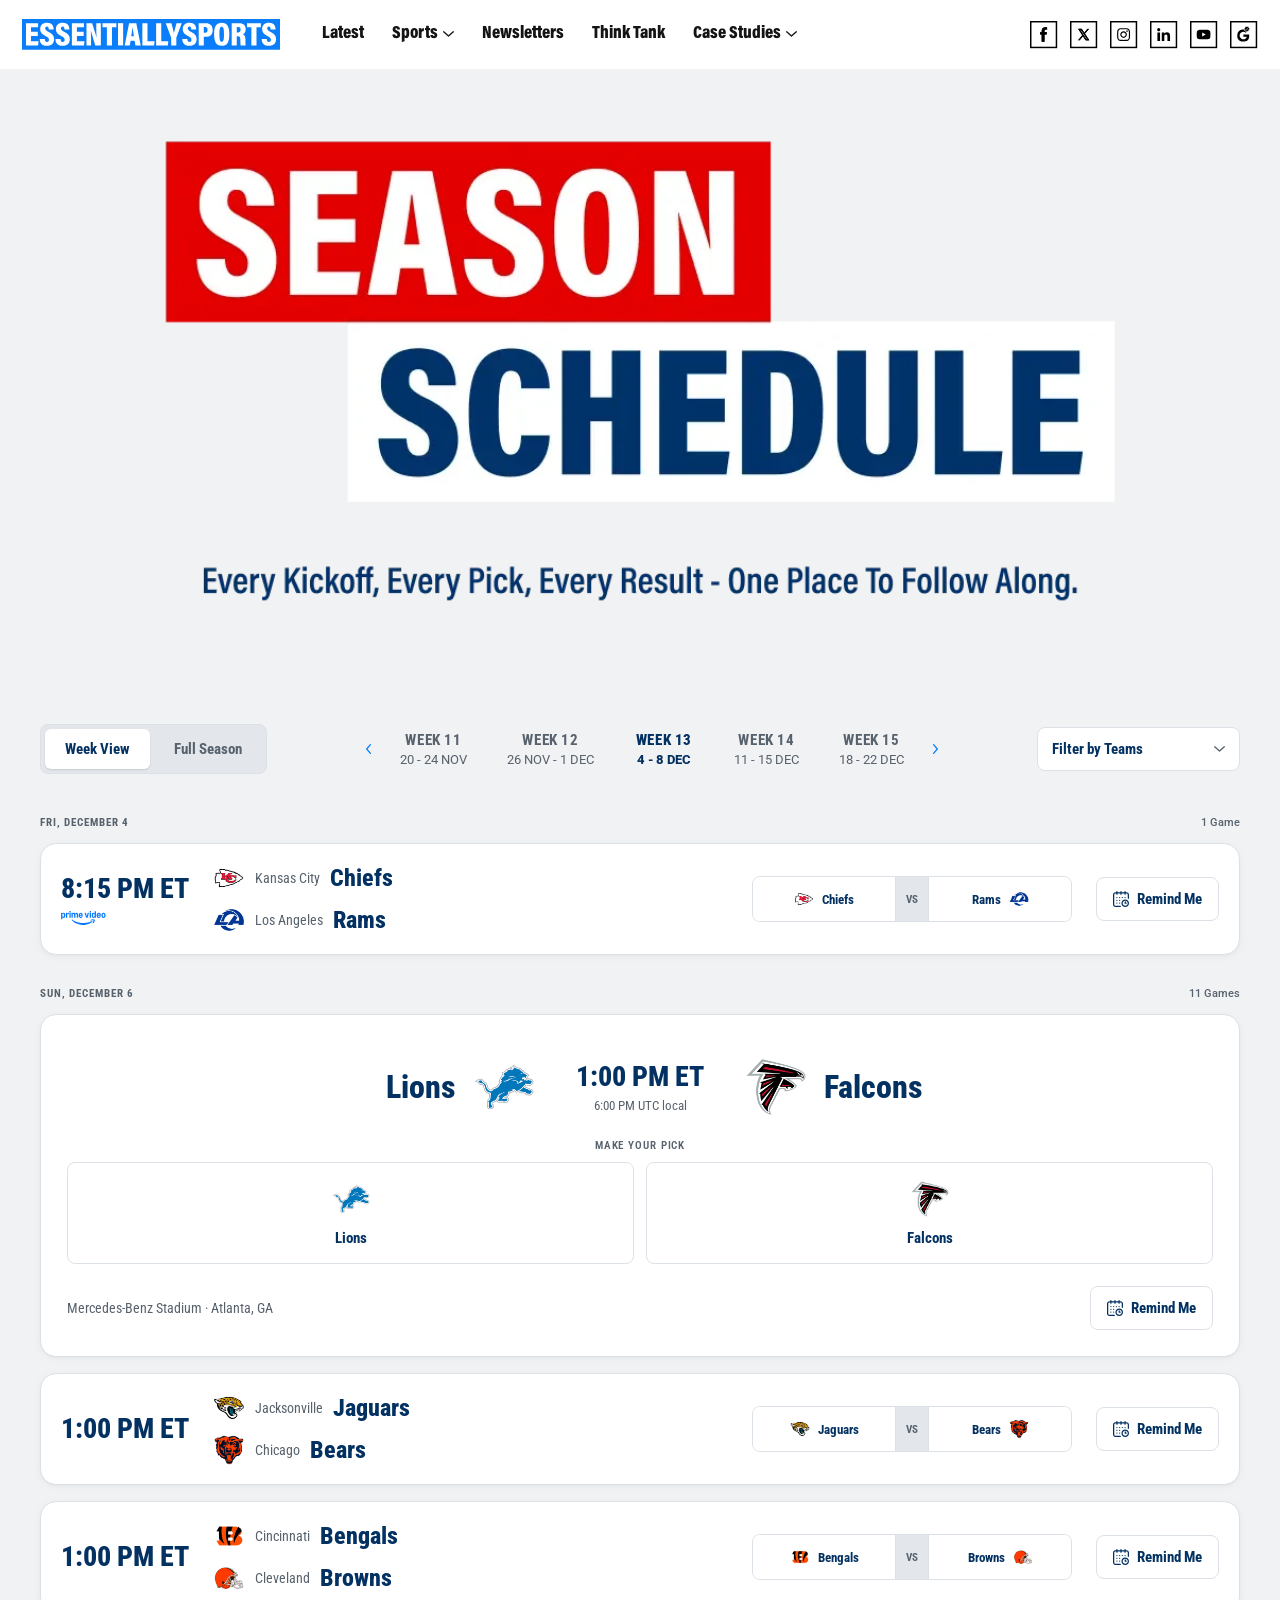
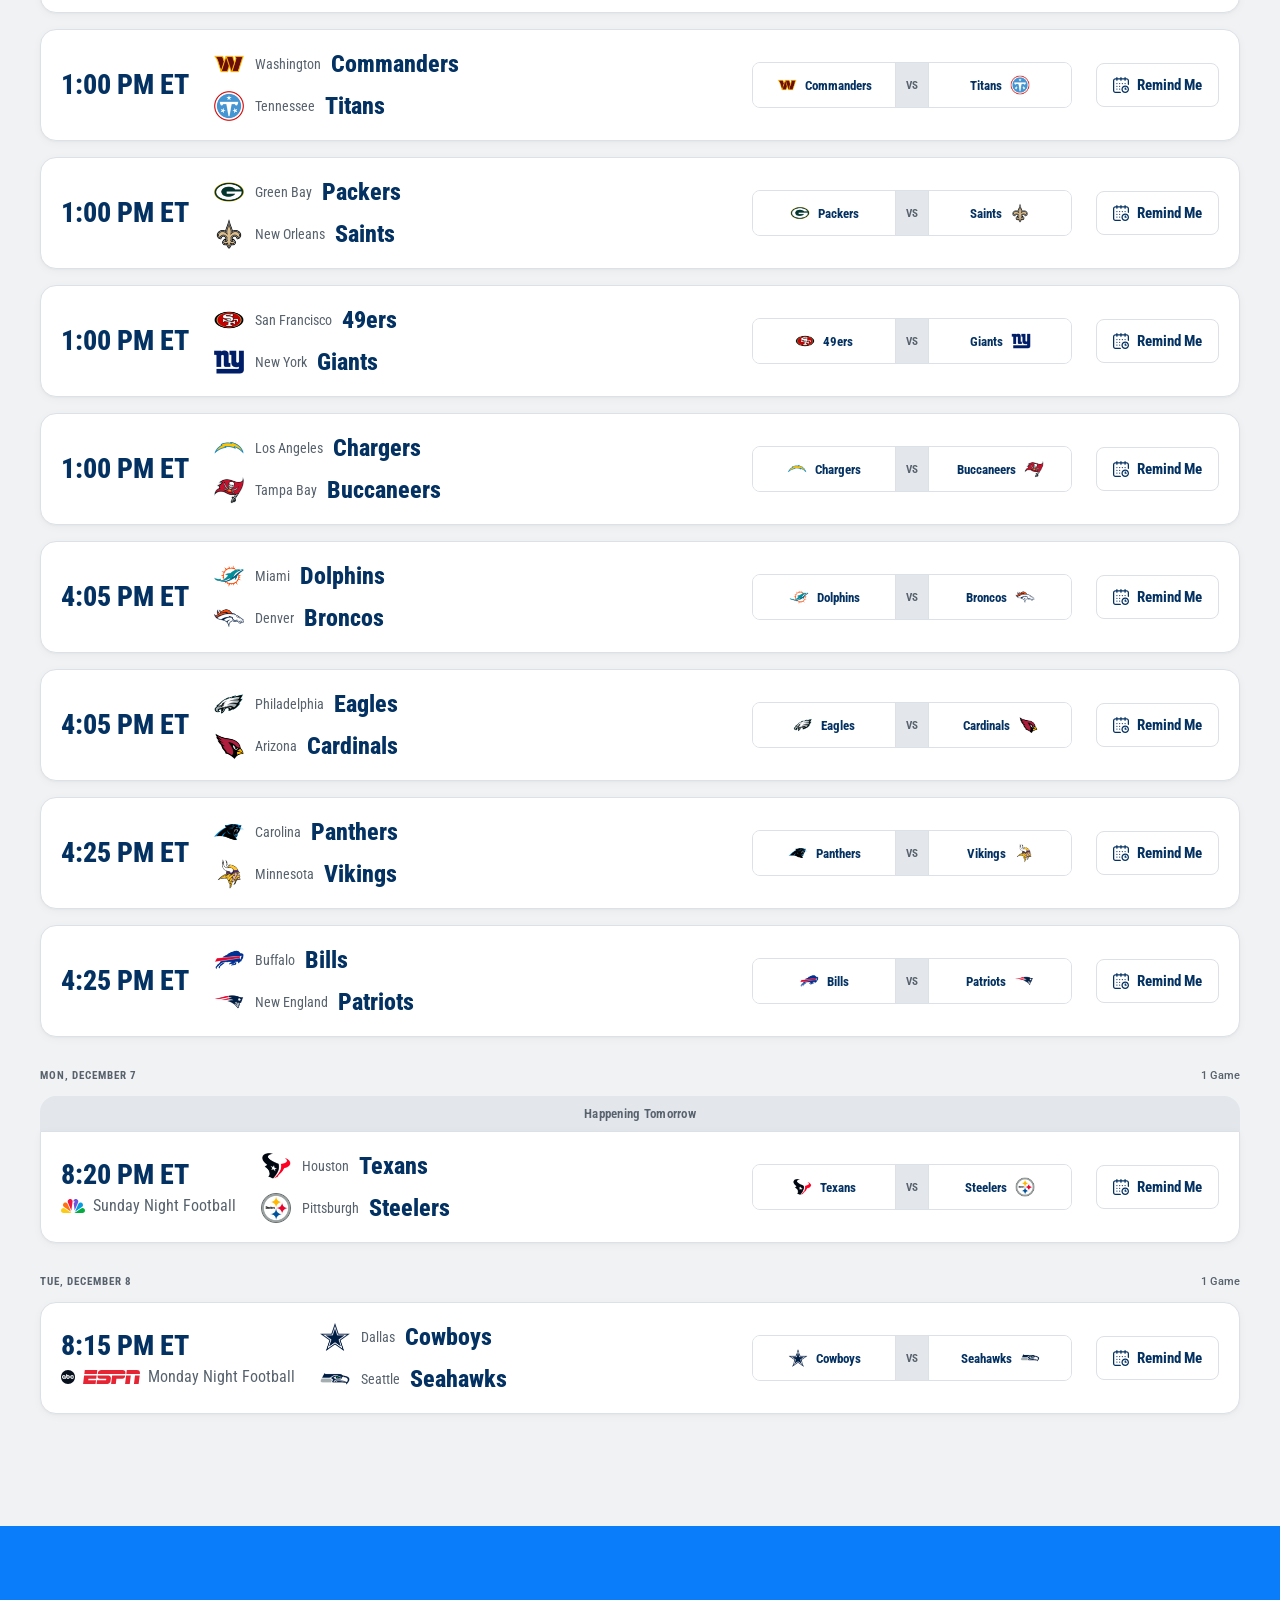
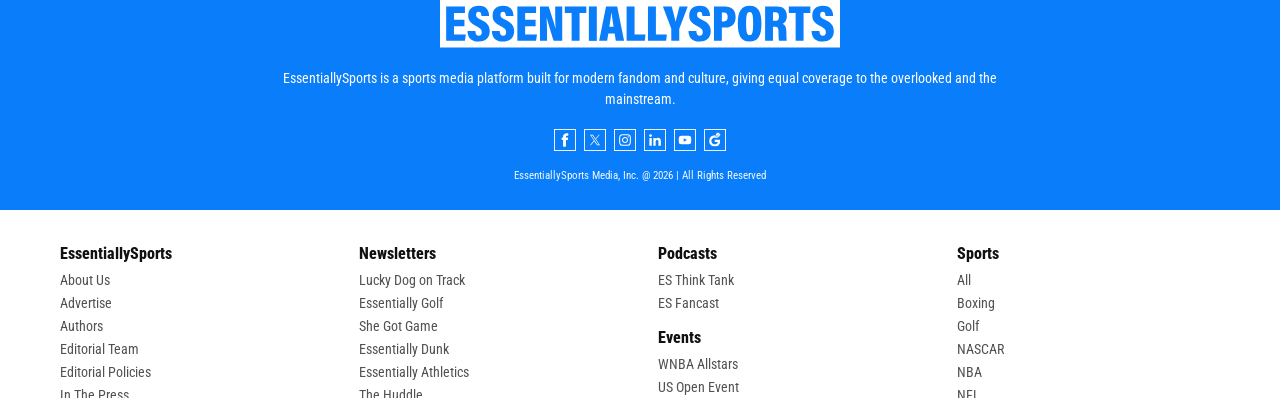
==== commit ed5260a6: "Real ESPN schedule data, showcase voting, and compact-row/toolbar polish Replace all mock schedule d" ====
--- a/index.html
+++ b/index.html
@@ -7,8 +7,8 @@
 <link rel="icon" href="assets/logos/favicon-es.ico">
 <link rel="preconnect" href="https://fonts.gstatic.com" crossorigin>
 <link href="https://fonts.googleapis.com/css2?family=Roboto+Condensed:wght@400;700;800;900&family=Roboto:wght@400;500;700&display=swap" rel="stylesheet">
-<link rel="stylesheet" href="css/tokens.css?v=1789032729">
-<link rel="stylesheet" href="css/styles.css?v=1789032729">
+<link rel="stylesheet" href="css/tokens.css?v=1789096485">
+<link rel="stylesheet" href="css/styles.css?v=1789096485">
 </head>
 <body>
 
@@ -167,11 +167,14 @@
   </picture>
 </div>
 
-<main class="page">
-  <!-- One consolidated, sticky toolbar: view switch (left) · week nav
-       (centre) · team filter + timezone (right) — replaces the earlier
-       stack of hub-header / view-toggle / week-nav as separate rows. -->
-  <div class="hub-toolbar">
+<!-- One consolidated, sticky toolbar: view switch (left) · week nav
+     (centre) · team filter + timezone (right). A sibling of .page (not
+     nested inside it) so its background can span the full viewport
+     width like the navbar above it — but the controls inside still
+     line up with .page's own 1240px column via .hub-toolbar-inner,
+     same horizontal position they've always had. -->
+<div class="hub-toolbar">
+  <div class="hub-toolbar-inner">
     <div class="view-toggle">
       <button data-view="week" class="active">Week View</button>
       <button data-view="season">Full Season</button>
@@ -189,7 +192,9 @@
       </select>
     </div>
   </div>
-
+</div>
+
+<main class="page">
   <div id="scheduleRoot"></div>
 </main>
 
@@ -290,11 +295,11 @@
   </div>
 </div>
 
-<script src="js/data.js?v=1789032729"></script>
-<script src="js/voting.js?v=1789032729"></script>
-<script src="js/analytics.js?v=1789032729"></script>
-<script src="js/game-card.js?v=1789032729"></script>
-<script src="js/common.js?v=1789032729"></script>
-<script src="js/hub.js?v=1789032729"></script>
+<script src="js/data.js?v=1789096485"></script>
+<script src="js/voting.js?v=1789096485"></script>
+<script src="js/analytics.js?v=1789096485"></script>
+<script src="js/game-card.js?v=1789096485"></script>
+<script src="js/common.js?v=1789096485"></script>
+<script src="js/hub.js?v=1789096485"></script>
 </body>
 </html>
--- a/css/tokens.css
+++ b/css/tokens.css
@@ -101,7 +101,8 @@
 }
 
 * { box-sizing: border-box; margin: 0; padding: 0; }
-html { scroll-behavior: smooth; scroll-padding-top: 82px; color-scheme: light; }
+html { scroll-behavior: smooth; scroll-padding-top: 82px; color-scheme: light; scrollbar-width: none; -ms-overflow-style: none; }
+html::-webkit-scrollbar { display: none; }
 html, body {
   background: var(--bg-page);
   color: var(--text-primary);
--- a/css/styles.css
+++ b/css/styles.css
@@ -174,10 +174,19 @@
 
 /* §6/§7 Consolidated toolbar — view switch (left), week navigation
    (centre), team filter + timezone note (right), all in one sticky row. */
+/* A sibling of .page in the markup (not nested inside it), so it's
+   naturally full-width like the navbar above it — no vw/negative-margin
+   breakout hack needed, and no scrollbar-width edge case to fight.
+   Side padding matches the navbar's own 22px. */
 .hub-toolbar {
-  display: flex; align-items: center; gap: 16px; margin-bottom: 28px;
-  padding: 10px 0; background: var(--canvas);
+  margin-top: 32px; background: var(--canvas);
   position: sticky; top: 69px; z-index: 50;
+}
+/* The controls stay aligned with .page's own 1240px column — only the
+   bar's background/sticky behavior is full-bleed, not the content. */
+.hub-toolbar-inner {
+  display: flex; align-items: center; gap: 16px;
+  max-width: 1240px; margin: 0 auto; padding: 10px 20px;
 }
 .toolbar-right { display: flex; align-items: center; gap: 12px; flex-shrink: 0; }
 
@@ -300,7 +309,7 @@
    two labels pinned to the outer edges. Away is name-then-logo and home
    is logo-then-name, so on each side the logo — the biggest, most
    identifiable element — sits nearest the score. */
-.sc-main { display: grid; grid-template-columns: 1fr auto 1fr; align-items: center; gap: 20px; }
+.sc-main { display: grid; grid-template-columns: 1fr auto 1fr; align-items: center; gap: 40px; margin-top: 14px; }
 .sc-team { display: flex; align-items: center; gap: 16px; min-width: 0; }
 .sc-team.away { justify-content: flex-end; }
 .sc-team.home { justify-content: flex-start; }
@@ -351,9 +360,9 @@
      .sc-vote-results — closed / after voting — a percentage bar
        attached to each team, with animated fill + count-up (game-card.js)
    =========================================================== */
-.sc-vote-panel { margin-top: 20px; }
+.sc-vote-panel { margin: 20px auto 0; max-width: 100%; }
 .vote-heading {
-  font-family: var(--font-ui); font-weight: 800; font-size: var(--fs-label); letter-spacing: .08em;
+  font-family: var(--font-ui); font-weight: 600; font-size: var(--fs-label); letter-spacing: .08em;
   text-transform: uppercase; color: var(--hub-text-muted); margin-bottom: 10px; text-align: center;
 }
 .vote-options { display: grid; grid-template-columns: 1fr 1fr; gap: 12px; }
@@ -384,7 +393,7 @@
 .vote-option.selected .vote-indicator svg { width: 10px; height: 8px; }
 .vote-option.unselected { opacity: .55; }
 
-.sc-vote-results { margin-top: 20px; }
+.sc-vote-results { margin: 20px auto 0; max-width: 100%; }
 .vote-summary { display: flex; align-items: baseline; justify-content: space-between; gap: 12px; margin-top: 10px; }
 .vote-summary.no-pick { justify-content: center; }
 .vote-pick { font-family: var(--font-ui); font-weight: 400; font-size: var(--fs-meta); color: var(--hub-text-muted); }
@@ -438,7 +447,7 @@
 .cc-team { display: flex; align-items: center; gap: 10px; }
 .cc-team img { width: 32px; height: 32px; object-fit: contain; flex-shrink: 0; }
 .cc-market { font-family: var(--font-ui); font-weight: 400; font-size: 14px; color: var(--hub-text-muted); }
-.cc-nick { font-family: var(--font-ui); font-weight: 800; font-size: var(--fs-team); color: var(--text-navy); }
+.cc-nick { font-family: var(--font-ui); font-weight: 800; font-size: calc(var(--fs-team) - 8px); color: var(--text-navy); }
 .cc-team.loser .cc-nick { color: var(--hub-text-muted); }
 
 /* Fixed width, not flex-grown — every row's vote/results block is the
@@ -450,10 +459,6 @@
 .cc-vote-slot { flex: 1 1 auto; display: flex; justify-content: flex-end; min-width: 0; }
 .cc-vote, .cc-results { flex: 0 0 320px; width: 320px; }
 .cc-vote { display: flex; flex-direction: column; align-items: flex-end; gap: 8px; }
-.cc-vote-label {
-  font-family: var(--font-ui); font-weight: 800; font-size: var(--fs-label); letter-spacing: .08em;
-  text-transform: uppercase; color: var(--hub-text-muted);
-}
 .cc-vote-choice {
   display: flex; align-items: center; width: 100%;
   border: 1.5px solid var(--ui-border); border-radius: var(--button-radius); overflow: hidden;
@@ -481,7 +486,6 @@
 .cc-results-fill:last-child { border-radius: 0 999px 999px 0; }
 
 .cc-action { flex: 0 0 auto; }
-.cc-action .btn { min-height: 40px; font-size: 13px; padding: 0 14px; }
 
 /* Primary + secondary actions */
 .btn {
@@ -540,7 +544,7 @@
 @media (max-width: 768px) {
   /* Toolbar stacks: view switch, then week nav, then filter + timezone —
      each full width instead of squeezed into one row. */
-  .hub-toolbar { flex-direction: column; align-items: stretch; gap: 12px; }
+  .hub-toolbar-inner { flex-direction: column; align-items: stretch; gap: 12px; }
   .view-toggle { align-self: center; }
   .week-nav { width: 100%; }
   .toolbar-right { width: 100%; justify-content: center; }
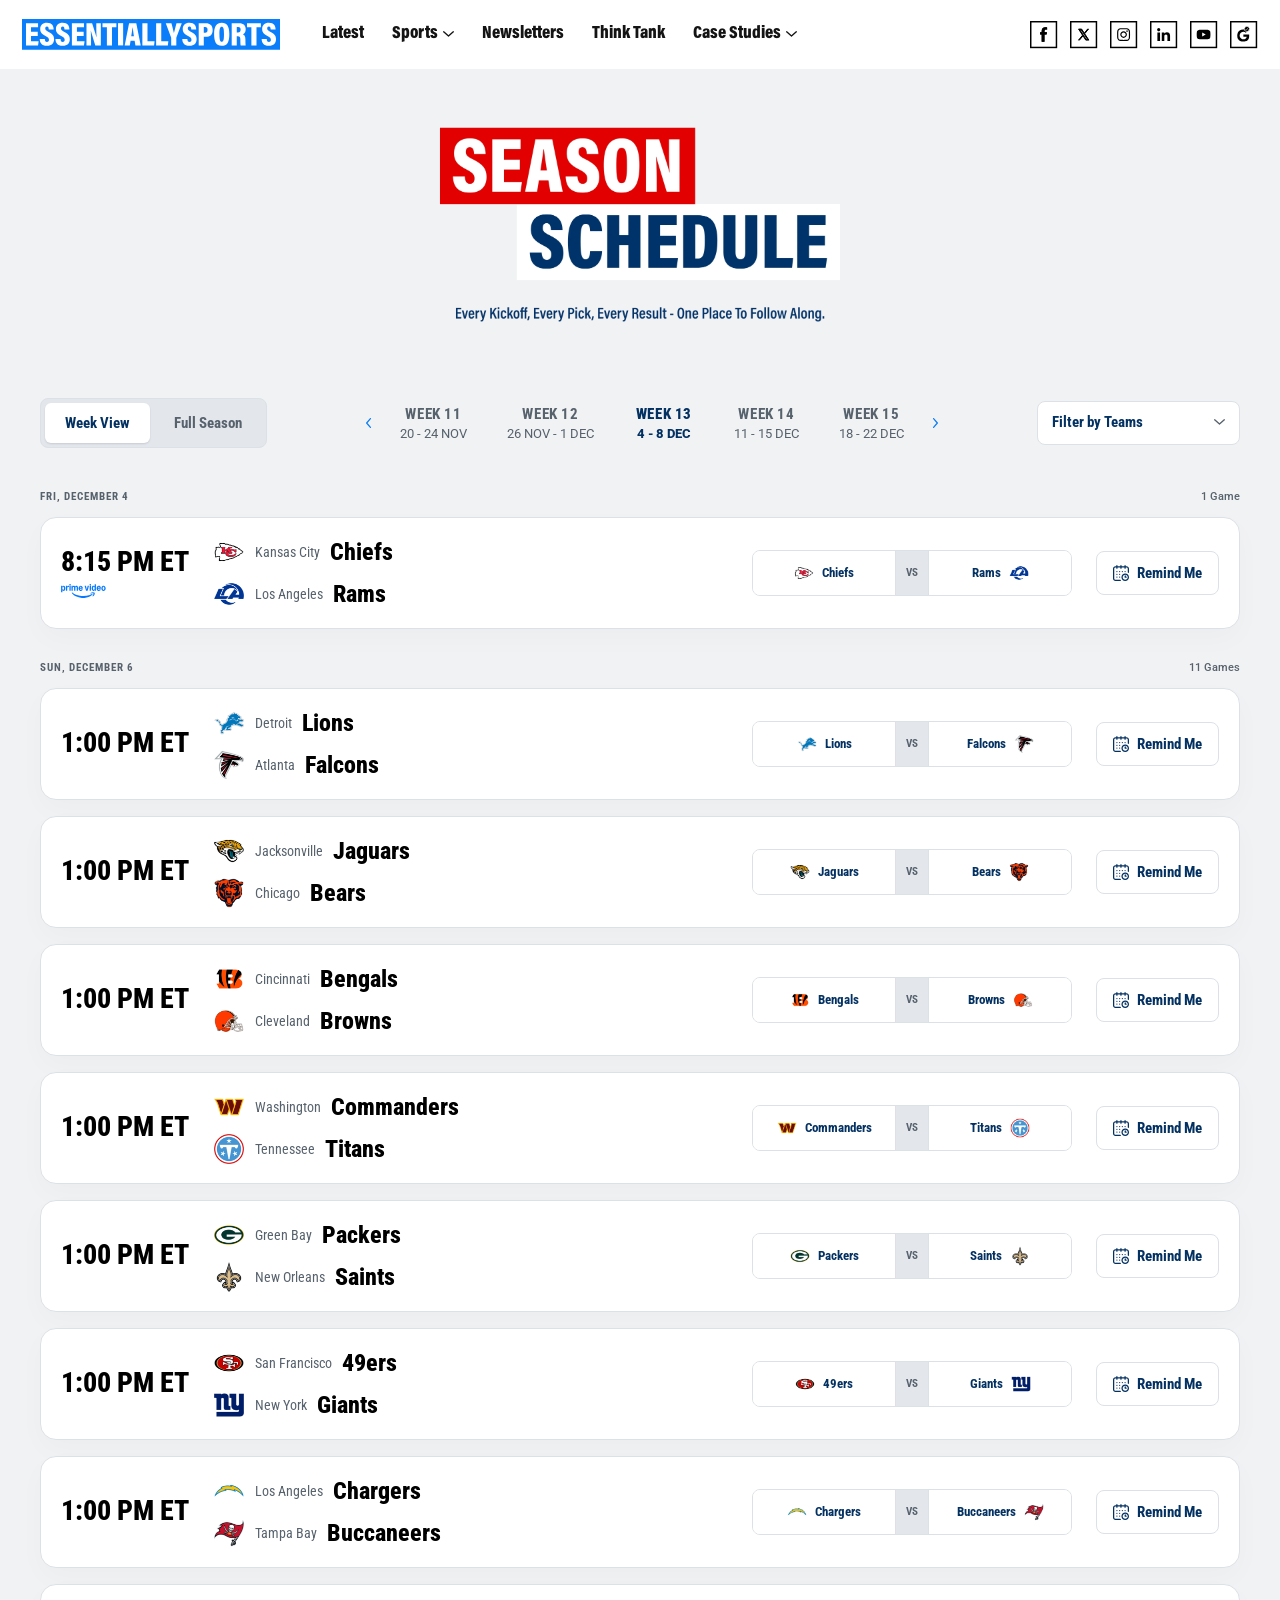
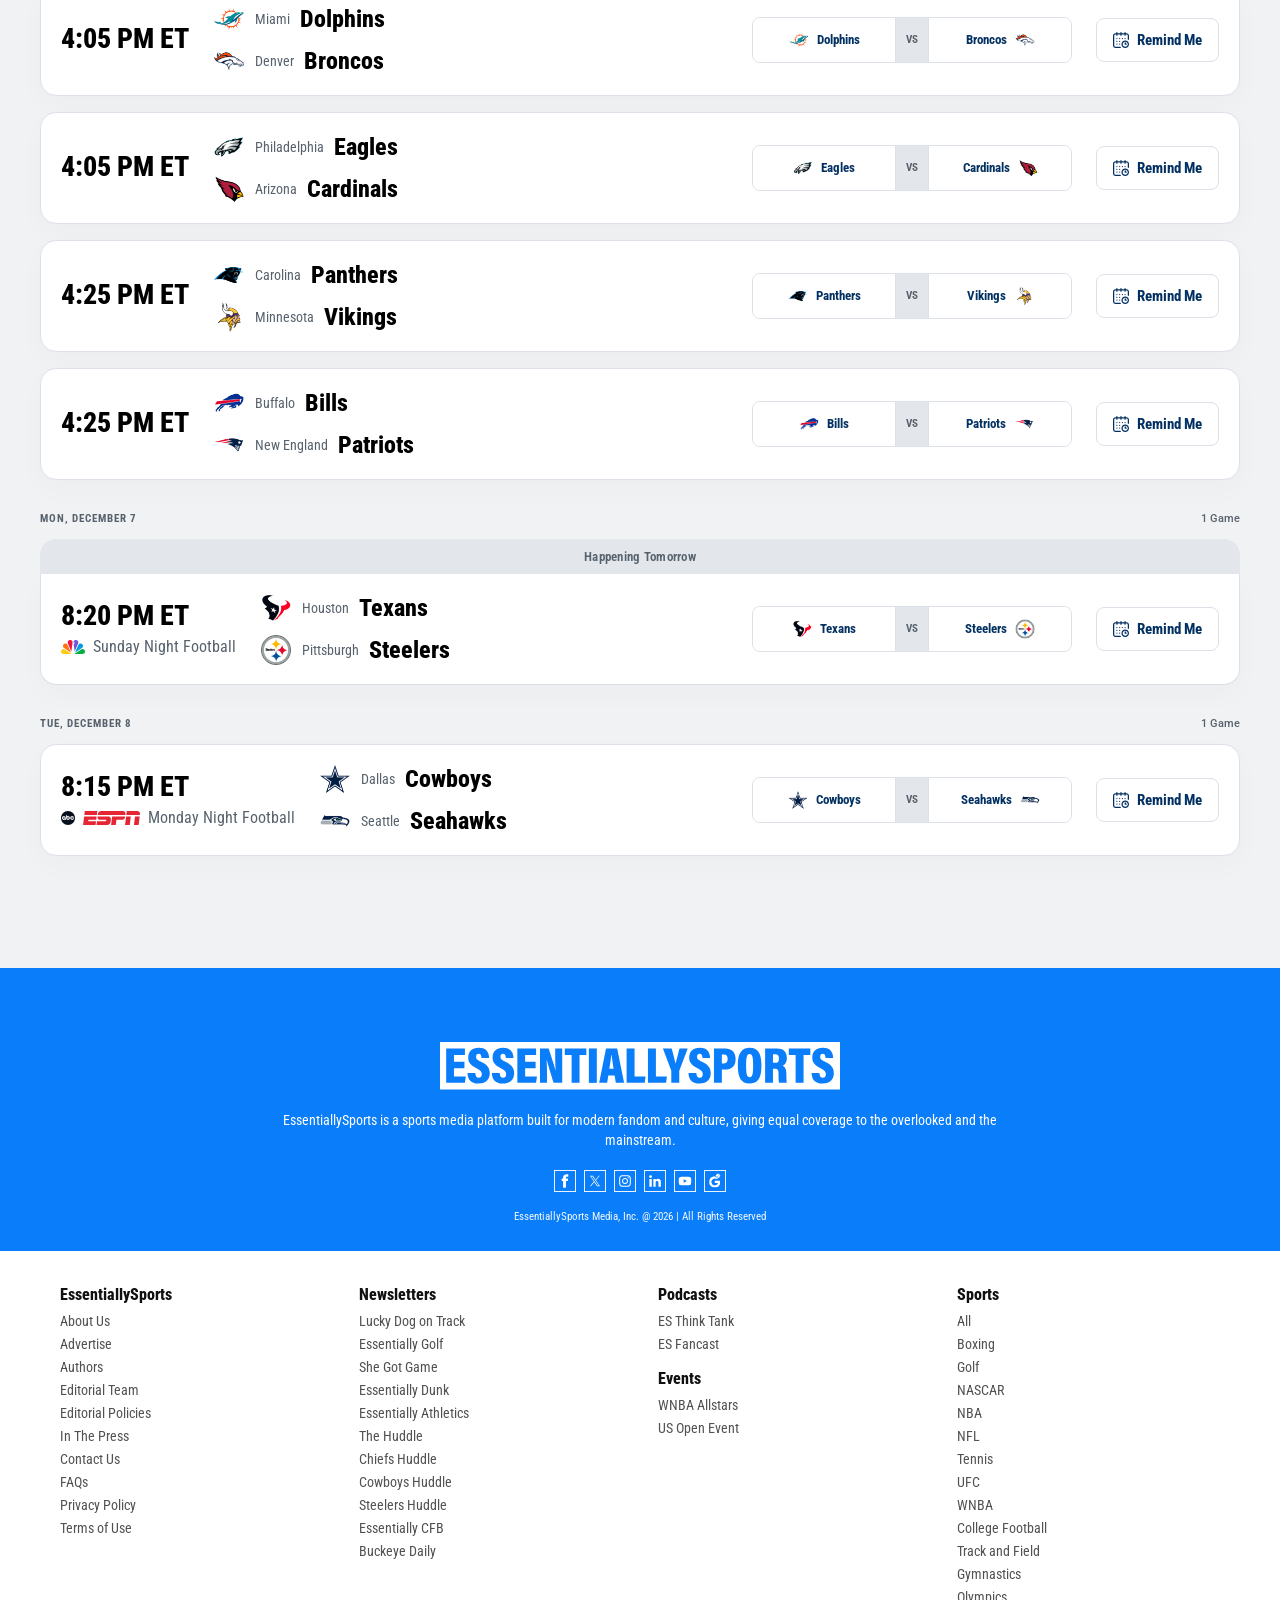
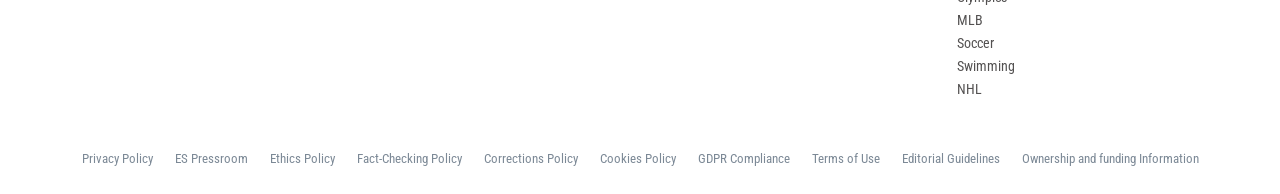
==== commit e4a867bd: "Redesign the live-game featured card and add a broadcast vote animation Give live games their own fe" ====
--- a/index.html
+++ b/index.html
@@ -7,8 +7,8 @@
 <link rel="icon" href="assets/logos/favicon-es.ico">
 <link rel="preconnect" href="https://fonts.gstatic.com" crossorigin>
 <link href="https://fonts.googleapis.com/css2?family=Roboto+Condensed:wght@400;700;800;900&family=Roboto:wght@400;500;700&display=swap" rel="stylesheet">
-<link rel="stylesheet" href="css/tokens.css?v=1789096485">
-<link rel="stylesheet" href="css/styles.css?v=1789096485">
+<link rel="stylesheet" href="css/tokens.css?v=1789105215">
+<link rel="stylesheet" href="css/styles.css?v=1789105215">
 </head>
 <body>
 
@@ -295,11 +295,11 @@
   </div>
 </div>
 
-<script src="js/data.js?v=1789096485"></script>
-<script src="js/voting.js?v=1789096485"></script>
-<script src="js/analytics.js?v=1789096485"></script>
-<script src="js/game-card.js?v=1789096485"></script>
-<script src="js/common.js?v=1789096485"></script>
-<script src="js/hub.js?v=1789096485"></script>
+<script src="js/data.js?v=1789105215"></script>
+<script src="js/voting.js?v=1789105215"></script>
+<script src="js/analytics.js?v=1789105215"></script>
+<script src="js/game-card.js?v=1789105215"></script>
+<script src="js/common.js?v=1789105215"></script>
+<script src="js/hub.js?v=1789105215"></script>
 </body>
 </html>
--- a/css/styles.css
+++ b/css/styles.css
@@ -108,7 +108,7 @@
    a mobile crop via <picture> at 640px. Natural aspect ratio, no forced
    height/crop: the image's own height drives the banner's height at
    every width, so nothing gets cut off. */
-.hero-banner { background: var(--canvas); text-align: center; }
+.hero-banner { background: var(--canvas); text-align: center; padding-top: 28px; }
 .hero-banner-img { display: block; width: 100%; height: auto; max-width: 2560px; margin: 0 auto; }
 
 /* Footer — two-toned: blue hero band on top, white body below (site-chrome.css pattern) */
@@ -269,12 +269,25 @@
   font-family: var(--font-ui); font-weight: 600; font-size: 13px; letter-spacing: .02em;
   padding: 10px 20px;
   border-radius: var(--radius-lg) var(--radius-lg) 0 0;
-}
+  display: flex; align-items: center; justify-content: center; gap: 8px;
+}
+.sc-happening-banner.sc-happening-live {
+  background: var(--live-soft); color: var(--live);
+  padding: 12px 20px; font-size: 12px;
+}
+.sc-live-dot {
+  width: 6px; height: 6px; border-radius: 50%; background: var(--live);
+  animation: liveDotPulse 1.6s ease-in-out infinite;
+}
+@keyframes liveDotPulse {
+  0%, 100% { opacity: 1; } 50% { opacity: .35; }
+}
+@media (prefers-reduced-motion: reduce) { .sc-live-dot { animation: none; } }
 /* Flush against the card below — no gap, no rounded corners where the
    two meet, so it reads as one connected block. */
 .sc-happening-banner + .schedule-card,
 .sc-happening-banner + .cc-row {
-  border-top-left-radius: 0; border-top-right-radius: 0;
+  border-top-left-radius: 0; border-top-right-radius: 0; border-top: none;
 }
 
 /* ===========================================================
@@ -286,7 +299,7 @@
 .schedule-card {
   position: relative; background: var(--surface);
   border: 1px solid var(--ui-border); border-radius: var(--radius-lg);
-  box-shadow: 0 2px 10px rgba(6,17,31,.035), 0 1px 2px rgba(6,17,31,.03);
+  box-shadow: 0 10px 28px rgba(6,17,31,.025);
   padding: 26px; --status-color: var(--neutral-status);
   transition: transform .18s var(--motion-standard), box-shadow .18s var(--motion-standard), border-color .18s var(--motion-standard);
   animation: cardIn .32s var(--motion-standard) backwards;
@@ -294,7 +307,7 @@
 }
 @keyframes cardIn { from { opacity: 0; transform: translateY(6px); } to { opacity: 1; transform: none; } }
 @media (prefers-reduced-motion: reduce) { .schedule-card { animation: none; } }
-.schedule-card:hover { transform: translateY(-2px); border-color: var(--ui-border); box-shadow: 0 6px 16px rgba(6,17,31,.06), 0 2px 4px rgba(6,17,31,.04); }
+.schedule-card:hover { transform: translateY(-2px); border-color: var(--ui-border); box-shadow: 0 14px 36px rgba(6,17,31,.05); }
 .schedule-card.status-live { --status-color: var(--live); }
 .schedule-card.status-final { --status-color: var(--success); }
 .schedule-card.status-final-pending,
@@ -313,19 +326,18 @@
 .sc-team { display: flex; align-items: center; gap: 16px; min-width: 0; }
 .sc-team.away { justify-content: flex-end; }
 .sc-team.home { justify-content: flex-start; }
-.sc-team img { width: 64px; height: 64px; object-fit: contain; flex-shrink: 0; transition: transform .15s var(--motion-standard); }
-.sc-team img:hover { transform: scale(1.04); }
-.sc-team-name { font-family: var(--font-ui); font-weight: 800; font-size: var(--fs-team); color: var(--text-navy); line-height: 1.15; }
+.sc-team img { width: 64px; height: 64px; object-fit: contain; flex-shrink: 0; }
+.sc-team-name { font-family: var(--font-ui); font-weight: 800; font-size: var(--fs-team); color: #000; line-height: 1.15; }
 .sc-team.loser .sc-team-name { color: var(--hub-text-muted); }
 
 .sc-center { text-align: center; min-width: 120px; }
 .sc-time {
-  font-family: var(--font-ui); font-weight: 800; font-size: var(--fs-time); color: var(--text-navy);
+  font-family: var(--font-ui); font-weight: 800; font-size: var(--fs-time); color: #000;
   line-height: 1.1; white-space: nowrap; font-variant-numeric: tabular-nums;
 }
 .sc-time.muted { color: var(--hub-text-muted); text-decoration: line-through; }
 .sc-score {
-  font-family: var(--font-display); font-weight: 900; font-size: var(--fs-score); color: var(--text-navy);
+  font-family: var(--font-heading); font-weight: 900; font-size: var(--fs-score); color: #000;
   line-height: 1; white-space: nowrap; font-variant-numeric: tabular-nums;
 }
 .sc-score .sc-sep { color: var(--ui-border); margin: 0 8px; }
@@ -352,6 +364,36 @@
 .sc-bcast img { height: 14px; width: auto; max-width: 74px; object-fit: contain; }
 .sc-bcast-show { color: var(--hub-text-muted); }
 .sc-actions { display: flex; align-items: center; gap: 12px; flex-shrink: 0; }
+
+/* ===========================================================
+   Live featured card — same .schedule-card shell and the same
+   sc-vote-results / sc-bottom rows as the scheduled-game card; only
+   the matchup row is swapped for this compact centred composition,
+   with the score as the clear focal point.
+   =========================================================== */
+.sc-live-matchup { display: flex; flex-direction: column; align-items: center; gap: 6px; margin-top: 20px; }
+.sc-live-row { display: flex; align-items: center; justify-content: center; gap: 24px; }
+.sc-live-team { display: flex; align-items: center; gap: 12px; min-width: 0; }
+.sc-live-logo { width: 72px; height: 72px; object-fit: contain; flex-shrink: 0; }
+.sc-live-team-name { font-family: var(--font-ui); font-weight: 800; font-size: 20px; color: #000; }
+.sc-live-center { text-align: center; padding: 0 4px; }
+.sc-live-score {
+  font-family: var(--font-heading); font-weight: 900; font-size: 58px; line-height: 1; color: #000;
+  font-variant-numeric: tabular-nums; white-space: nowrap;
+}
+.sc-live-score .sc-live-sep { color: var(--ui-border); margin: 0 6px; }
+.sc-live-score .win { color: var(--accent); }
+.sc-live-clock {
+  font-family: var(--font-ui); font-weight: 700; font-size: 12px;
+  letter-spacing: .04em; text-transform: uppercase; color: var(--hub-text-muted);
+}
+
+@media (max-width: 640px) {
+  .sc-live-matchup { gap: 14px; }
+  .sc-live-logo { width: 56px; height: 56px; }
+  .sc-live-team-name { font-size: 16px; }
+  .sc-live-score { font-size: 40px; }
+}
 
 /* ===========================================================
    Voting — two components, team color as a border/tint accent only,
@@ -403,7 +445,7 @@
 .results-team.winning { opacity: 1; }
 .results-team img { width: 22px; height: 22px; object-fit: contain; }
 .results-name { font-family: var(--font-ui); font-weight: 700; font-size: var(--fs-support); color: var(--text-navy); }
-.results-pct { font-family: var(--font-display); font-weight: 900; font-size: 20px; color: var(--text-navy); font-variant-numeric: tabular-nums; }
+.results-pct { font-family: var(--font-heading); font-weight: 900; font-size: 28px; color: var(--text-navy); font-variant-numeric: tabular-nums; }
 .results-bar { display: flex; height: 12px; border-radius: 999px; overflow: hidden; background: var(--ui-divider); }
 .results-fill { height: 100%; transition: width .5s var(--motion-smooth); }
 .results-fill.away { border-radius: 999px 0 0 999px; }
@@ -412,7 +454,7 @@
 /* Live games keep the score as the card's focal point — results read
    visually secondary, not competing for attention. */
 .sc-vote-results.is-secondary { opacity: .85; }
-.sc-vote-results.is-secondary .results-pct { font-size: 16px; }
+.sc-vote-results.is-secondary .results-pct { font-size: 24px; }
 
 /* ===========================================================
    Compact row — every game except the single next-upcoming one.
@@ -422,20 +464,21 @@
    (--fs-team/--fs-time) rather than a smaller compact-only scale.
    =========================================================== */
 .cc-row {
+  position: relative;
   display: flex; align-items: center; gap: 24px;
   padding: 18px 20px; background: var(--surface);
   border: 1px solid var(--ui-border); border-radius: var(--radius-lg);
-  box-shadow: 0 2px 10px rgba(6,17,31,.035), 0 1px 2px rgba(6,17,31,.03);
+  box-shadow: 0 10px 28px rgba(6,17,31,.025);
   transition: border-color .18s var(--motion-standard), box-shadow .18s var(--motion-standard);
   animation: cardIn .32s var(--motion-standard) backwards;
   animation-delay: calc(var(--stagger, 0) * 45ms);
 }
 @media (prefers-reduced-motion: reduce) { .cc-row { animation: none; } }
-.cc-row:hover { border-color: var(--ui-border); box-shadow: 0 6px 16px rgba(6,17,31,.06), 0 2px 4px rgba(6,17,31,.04); }
+.cc-row:hover { border-color: var(--ui-border); box-shadow: 0 14px 36px rgba(6,17,31,.05); }
 
 .cc-time { flex: 0 0 auto; display: flex; flex-direction: column; gap: 4px; min-width: 84px; }
 .cc-clock {
-  font-family: var(--font-ui); font-weight: 800; font-size: var(--fs-time); color: var(--text-navy);
+  font-family: var(--font-ui); font-weight: 800; font-size: var(--fs-time); color: #000;
   line-height: 1.1; white-space: nowrap; font-variant-numeric: tabular-nums;
 }
 .cc-clock.muted { color: var(--hub-text-muted); }
@@ -447,7 +490,7 @@
 .cc-team { display: flex; align-items: center; gap: 10px; }
 .cc-team img { width: 32px; height: 32px; object-fit: contain; flex-shrink: 0; }
 .cc-market { font-family: var(--font-ui); font-weight: 400; font-size: 14px; color: var(--hub-text-muted); }
-.cc-nick { font-family: var(--font-ui); font-weight: 800; font-size: calc(var(--fs-team) - 8px); color: var(--text-navy); }
+.cc-nick { font-family: var(--font-ui); font-weight: 800; font-size: calc(var(--fs-team) - 8px); color: #000; }
 .cc-team.loser .cc-nick { color: var(--hub-text-muted); }
 
 /* Fixed width, not flex-grown — every row's vote/results block is the
@@ -479,13 +522,83 @@
 }
 .cc-results { display: flex; flex-direction: column; gap: 6px; }
 .cc-results-labels { display: flex; justify-content: space-between; font-family: var(--font-ui); font-weight: 700; font-size: 13px; color: var(--text-navy); }
-.cc-results-labels strong { font-family: var(--font-display); font-weight: 900; font-variant-numeric: tabular-nums; }
+.cc-results-labels strong { font-family: var(--font-heading); font-weight: 900; font-variant-numeric: tabular-nums; }
 .cc-results-bar { display: flex; height: 8px; border-radius: 999px; overflow: hidden; background: var(--ui-divider); }
 .cc-results-fill { height: 100%; transition: width .5s var(--motion-smooth); }
 .cc-results-fill:first-child { border-radius: 999px 0 0 999px; }
 .cc-results-fill:last-child { border-radius: 0 999px 999px 0; }
 
 .cc-action { flex: 0 0 auto; }
+
+/* Vote confirmation animation — a broadcast-style "sweep in → VOTED
+   FOR {team} → hold → sweep out" sequence that takes over the whole
+   card (.schedule-card / .cc-row already carry the animation layer;
+   .vote-module just marks where the vote/results content itself
+   lives). The real results markup is swapped into .vote-module
+   immediately underneath the opaque animation layer — the swap itself
+   never paints — so revealing it is just the wipe's clip-path
+   animating away, with zero DOM replacement visible to the viewer.
+   The card's height is locked for the sequence's duration so nothing
+   below it on the page jumps. */
+.vote-module { position: relative; }
+
+.vote-anim-layer {
+  position: absolute; inset: 0; z-index: 5; overflow: hidden; border-radius: inherit;
+  display: flex; align-items: center; justify-content: center;
+  background: linear-gradient(135deg, #0a1f3d, #061428);
+  clip-path: inset(0 0 0 0);
+}
+.vote-anim-layer.wipe { transition: clip-path .48s cubic-bezier(.65, 0, .35, 1); clip-path: inset(0 100% 0 0); }
+
+.vote-anim-line {
+  position: absolute; right: -10%; height: 3px;
+  background: linear-gradient(90deg, transparent, var(--team-color, #fff) 55%, transparent);
+  border-radius: 999px; opacity: 0; transform: translateX(120%);
+}
+.vote-anim-line.play { animation: voteLineSweep .38s cubic-bezier(.22, 1, .36, 1) forwards; }
+@keyframes voteLineSweep {
+  0% { transform: translateX(120%); opacity: 0; }
+  18% { opacity: 1; }
+  100% { transform: translateX(-260%); opacity: 0; }
+}
+
+.vote-anim-wipe-line {
+  position: absolute; top: 0; bottom: 0; right: -4px; width: 3px;
+  background: var(--team-color, #fff); box-shadow: 0 0 14px 1px var(--team-color, #fff);
+  opacity: 0;
+}
+.vote-anim-wipe-line.play { opacity: 1; transition: transform .48s cubic-bezier(.65, 0, .35, 1); transform: translateX(-4000%); }
+
+.vote-anim-content { position: relative; z-index: 2; display: flex; flex-direction: column; align-items: center; gap: 6px; }
+.vote-anim-label {
+  font-family: var(--font-ui); font-weight: 700; font-size: 12px; letter-spacing: .12em;
+  text-transform: uppercase; color: rgba(255, 255, 255, .7);
+  opacity: 0; transform: translateY(4px);
+  transition: opacity .24s ease, transform .24s ease;
+}
+.vote-anim-label.in { opacity: 1; transform: translateY(0); }
+.vote-anim-team {
+  display: flex; align-items: center; gap: 10px;
+  opacity: 0; transform: translateX(10px) scale(.88);
+  transition: opacity .32s cubic-bezier(.22, 1, .36, 1), transform .32s cubic-bezier(.22, 1, .36, 1);
+}
+.vote-anim-team.in { opacity: 1; transform: translateX(0) scale(1); }
+.vote-anim-logo { width: 48px; height: 48px; object-fit: contain; }
+.vote-anim-name { font-family: var(--font-heading); font-weight: 900; font-size: 24px; color: #fff; }
+
+/* The featured card's overlay covers a much larger area — scale the
+   confirmation up to match instead of leaving it sized for a compact
+   row's ~112px height. */
+.vote-anim-layer.is-featured .vote-anim-content { gap: 10px; }
+.vote-anim-layer.is-featured .vote-anim-label { font-size: 14px; }
+.vote-anim-layer.is-featured .vote-anim-logo { width: 72px; height: 72px; }
+.vote-anim-layer.is-featured .vote-anim-name { font-size: 36px; }
+
+@media (prefers-reduced-motion: reduce) {
+  .vote-anim-layer { transition: opacity .18s ease; }
+  .vote-anim-layer.wipe { clip-path: inset(0 0 0 0); opacity: 0; }
+  .vote-anim-line, .vote-anim-wipe-line, .vote-anim-label, .vote-anim-team { display: none; }
+}
 
 /* Primary + secondary actions */
 .btn {
@@ -502,6 +615,7 @@
 .btn-added { background: var(--tag-green); border-color: var(--tag-green); color: var(--tag-green-text); animation: addedPop .3s var(--motion-standard); }
 @keyframes addedPop { 0% { transform: scale(1); } 40% { transform: scale(1.04); } 100% { transform: scale(1); } }
 .btn .btn-icon { width: 16px; height: 16px; flex-shrink: 0; }
+.btn-bcast-logo { height: 16px; width: auto; max-width: 60px; object-fit: contain; flex-shrink: 0; margin-left: 6px; }
 
 /* ===========================================================
    §8 Full Season — compact scan rows, grouped by week
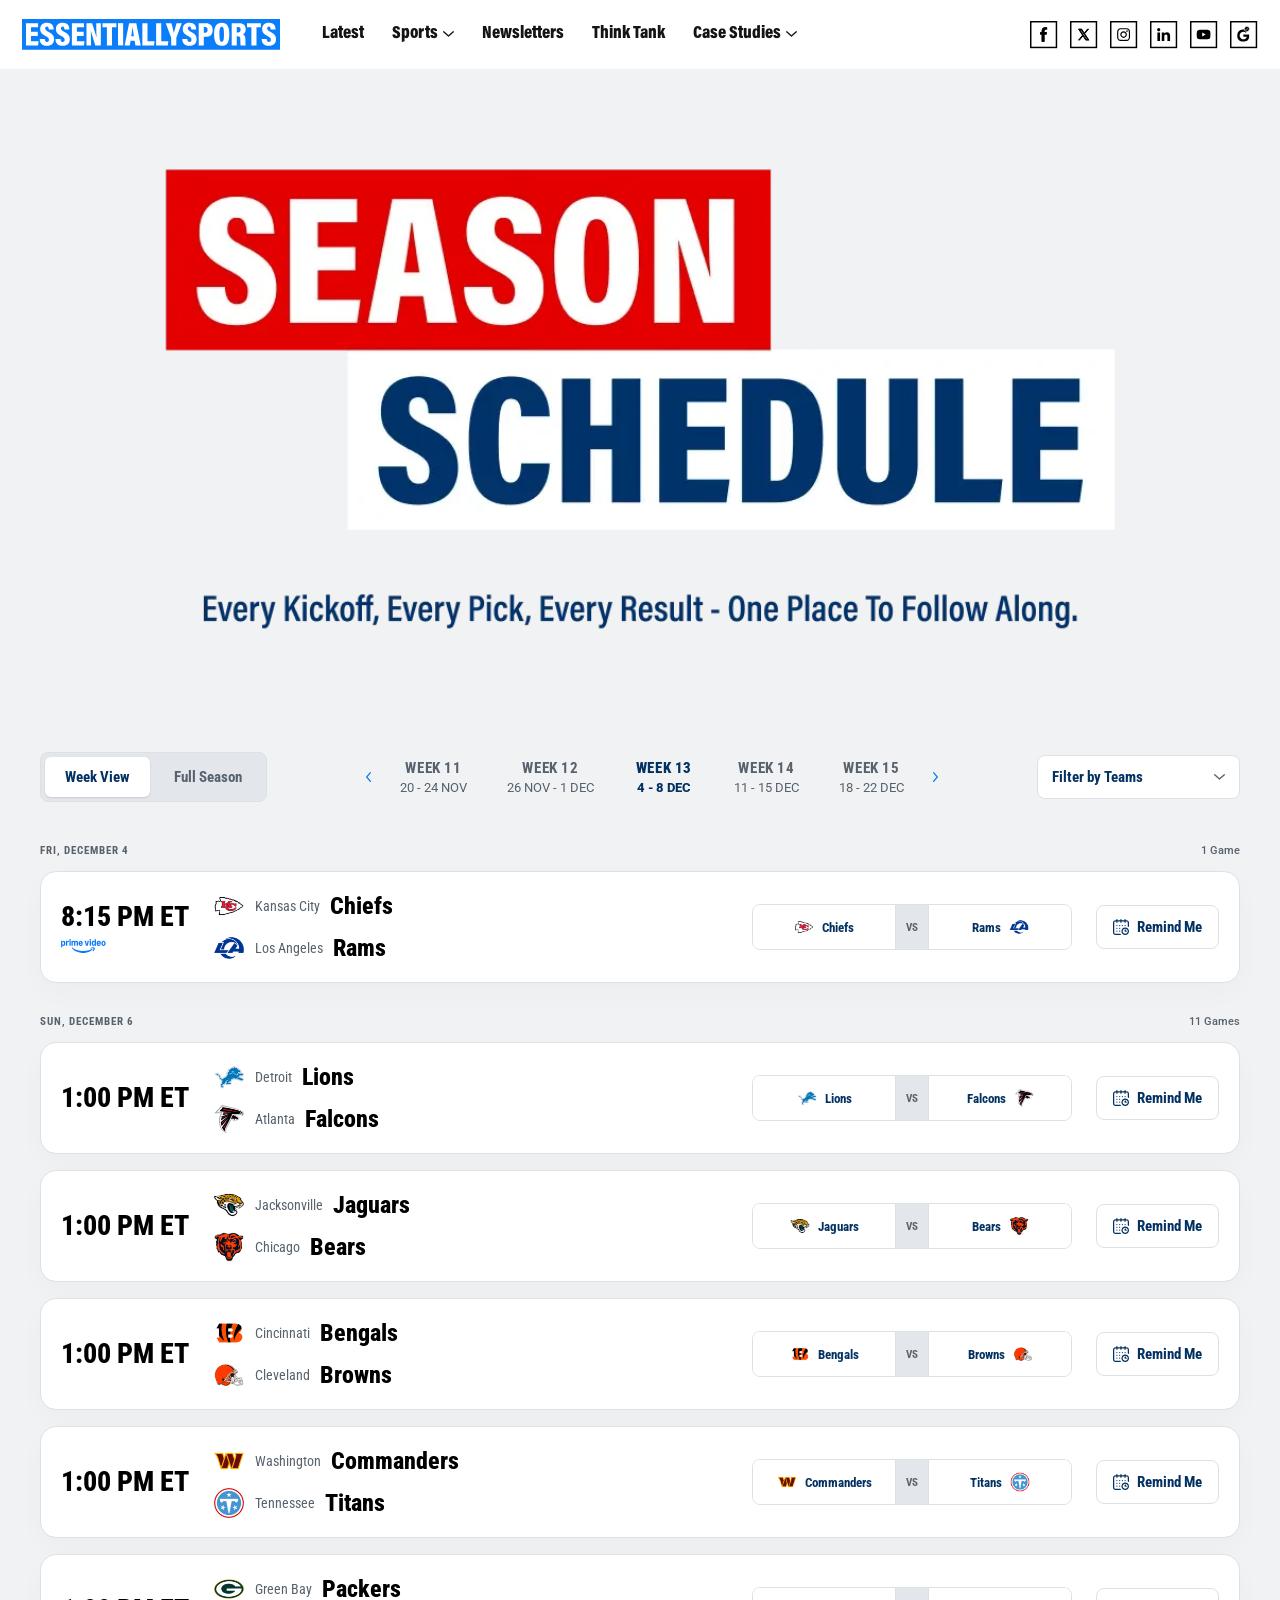
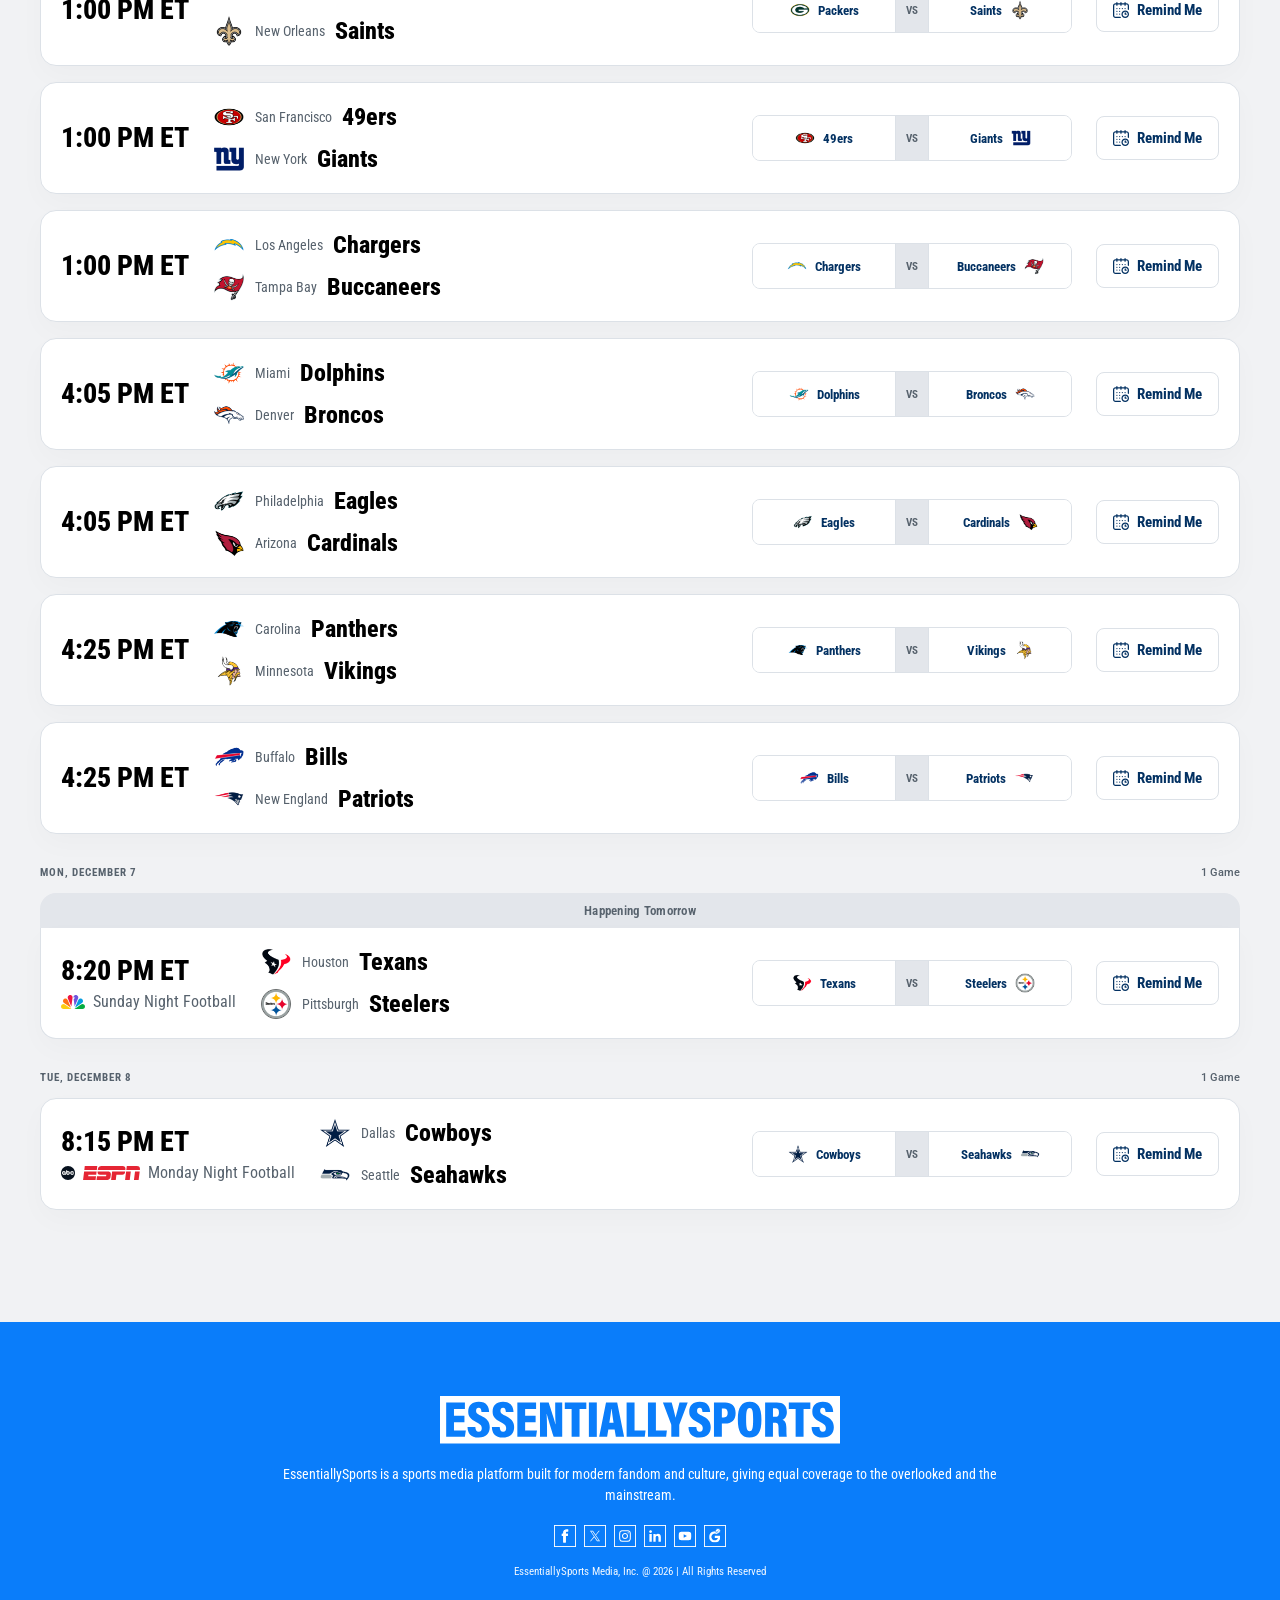
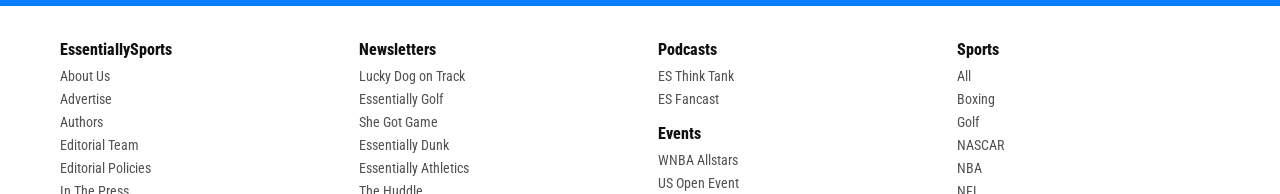
==== commit 313f62d7: "Add a secure schedule API integration for Vercel Add api/schedule.js, a Vercel serverless function t" ====
--- a/index.html
+++ b/index.html
@@ -7,8 +7,8 @@
 <link rel="icon" href="assets/logos/favicon-es.ico">
 <link rel="preconnect" href="https://fonts.gstatic.com" crossorigin>
 <link href="https://fonts.googleapis.com/css2?family=Roboto+Condensed:wght@400;700;800;900&family=Roboto:wght@400;500;700&display=swap" rel="stylesheet">
-<link rel="stylesheet" href="css/tokens.css?v=1789105215">
-<link rel="stylesheet" href="css/styles.css?v=1789105215">
+<link rel="stylesheet" href="css/tokens.css?v=1789106633">
+<link rel="stylesheet" href="css/styles.css?v=1789106633">
 </head>
 <body>
 
@@ -295,11 +295,11 @@
   </div>
 </div>
 
-<script src="js/data.js?v=1789105215"></script>
-<script src="js/voting.js?v=1789105215"></script>
-<script src="js/analytics.js?v=1789105215"></script>
-<script src="js/game-card.js?v=1789105215"></script>
-<script src="js/common.js?v=1789105215"></script>
-<script src="js/hub.js?v=1789105215"></script>
+<script src="js/data.js?v=1789106633"></script>
+<script src="js/voting.js?v=1789106633"></script>
+<script src="js/analytics.js?v=1789106633"></script>
+<script src="js/game-card.js?v=1789106633"></script>
+<script src="js/common.js?v=1789106633"></script>
+<script src="js/hub.js?v=1789106633"></script>
 </body>
 </html>
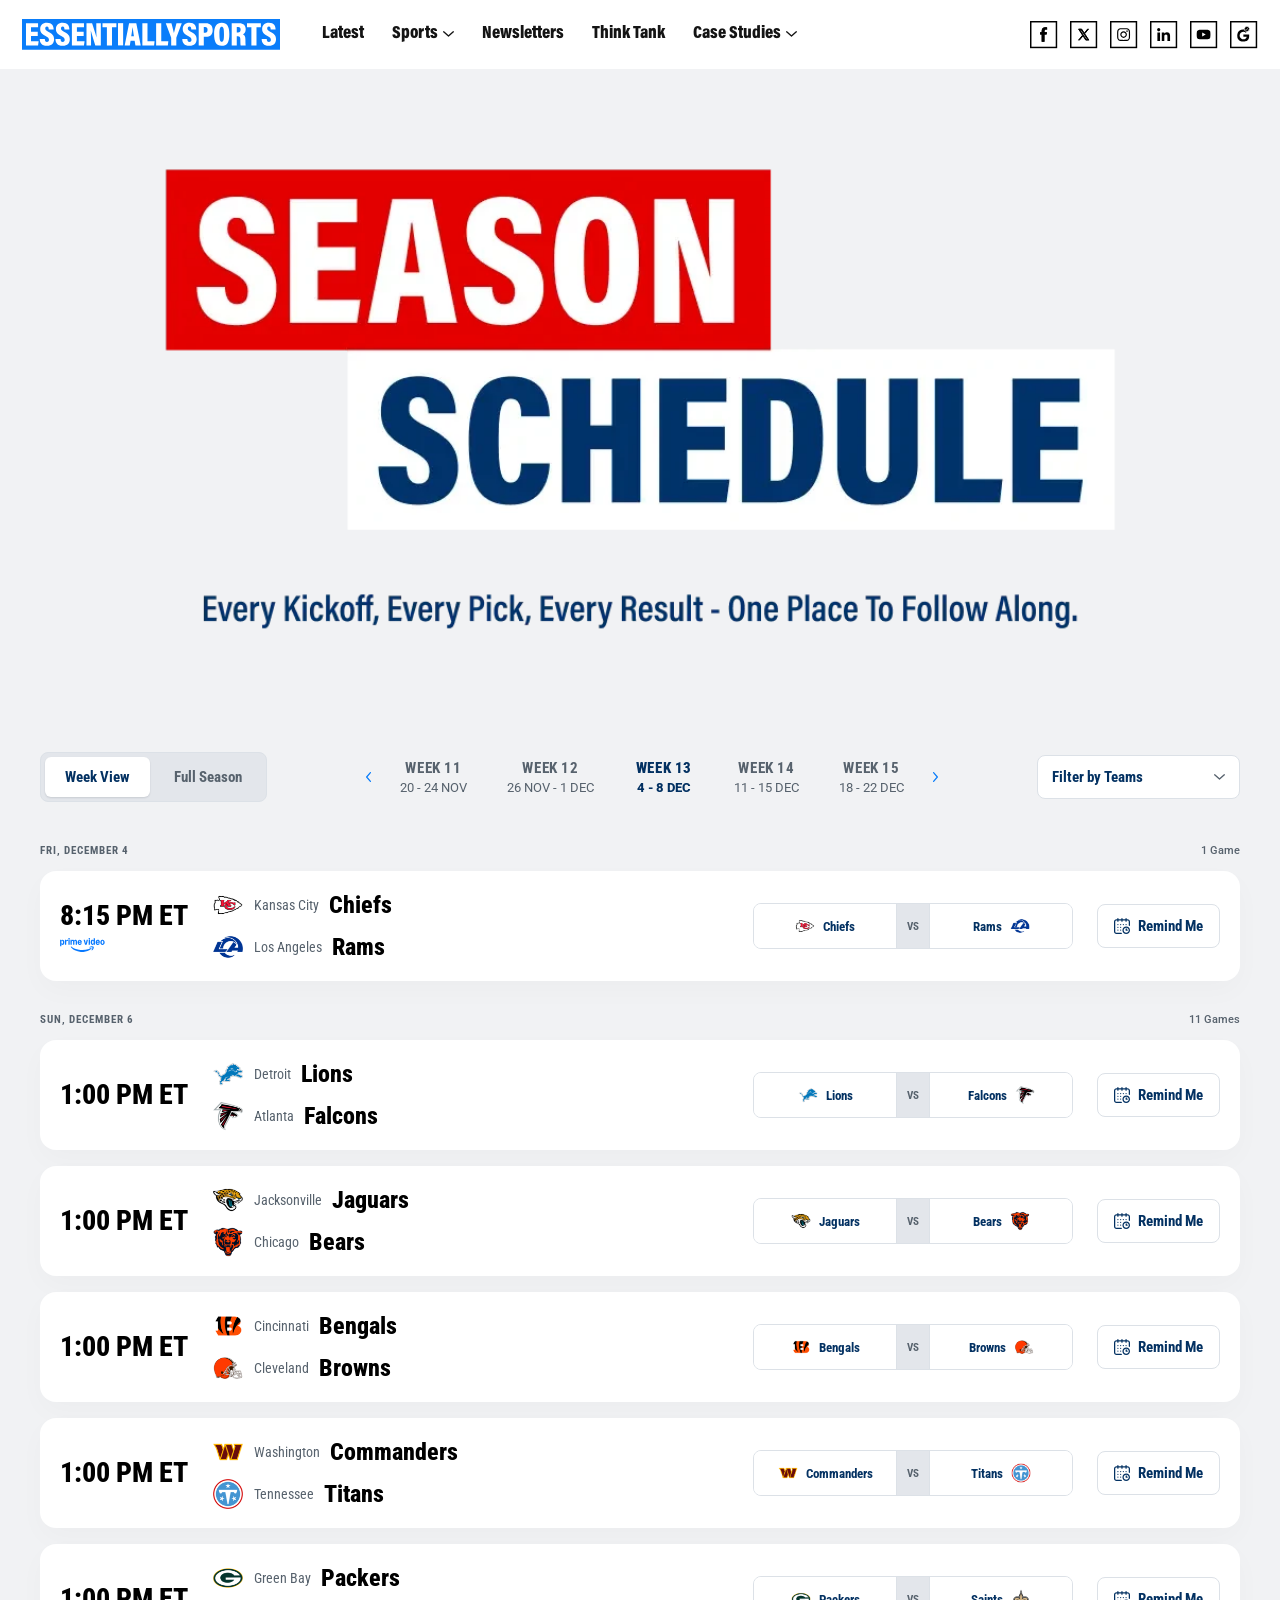
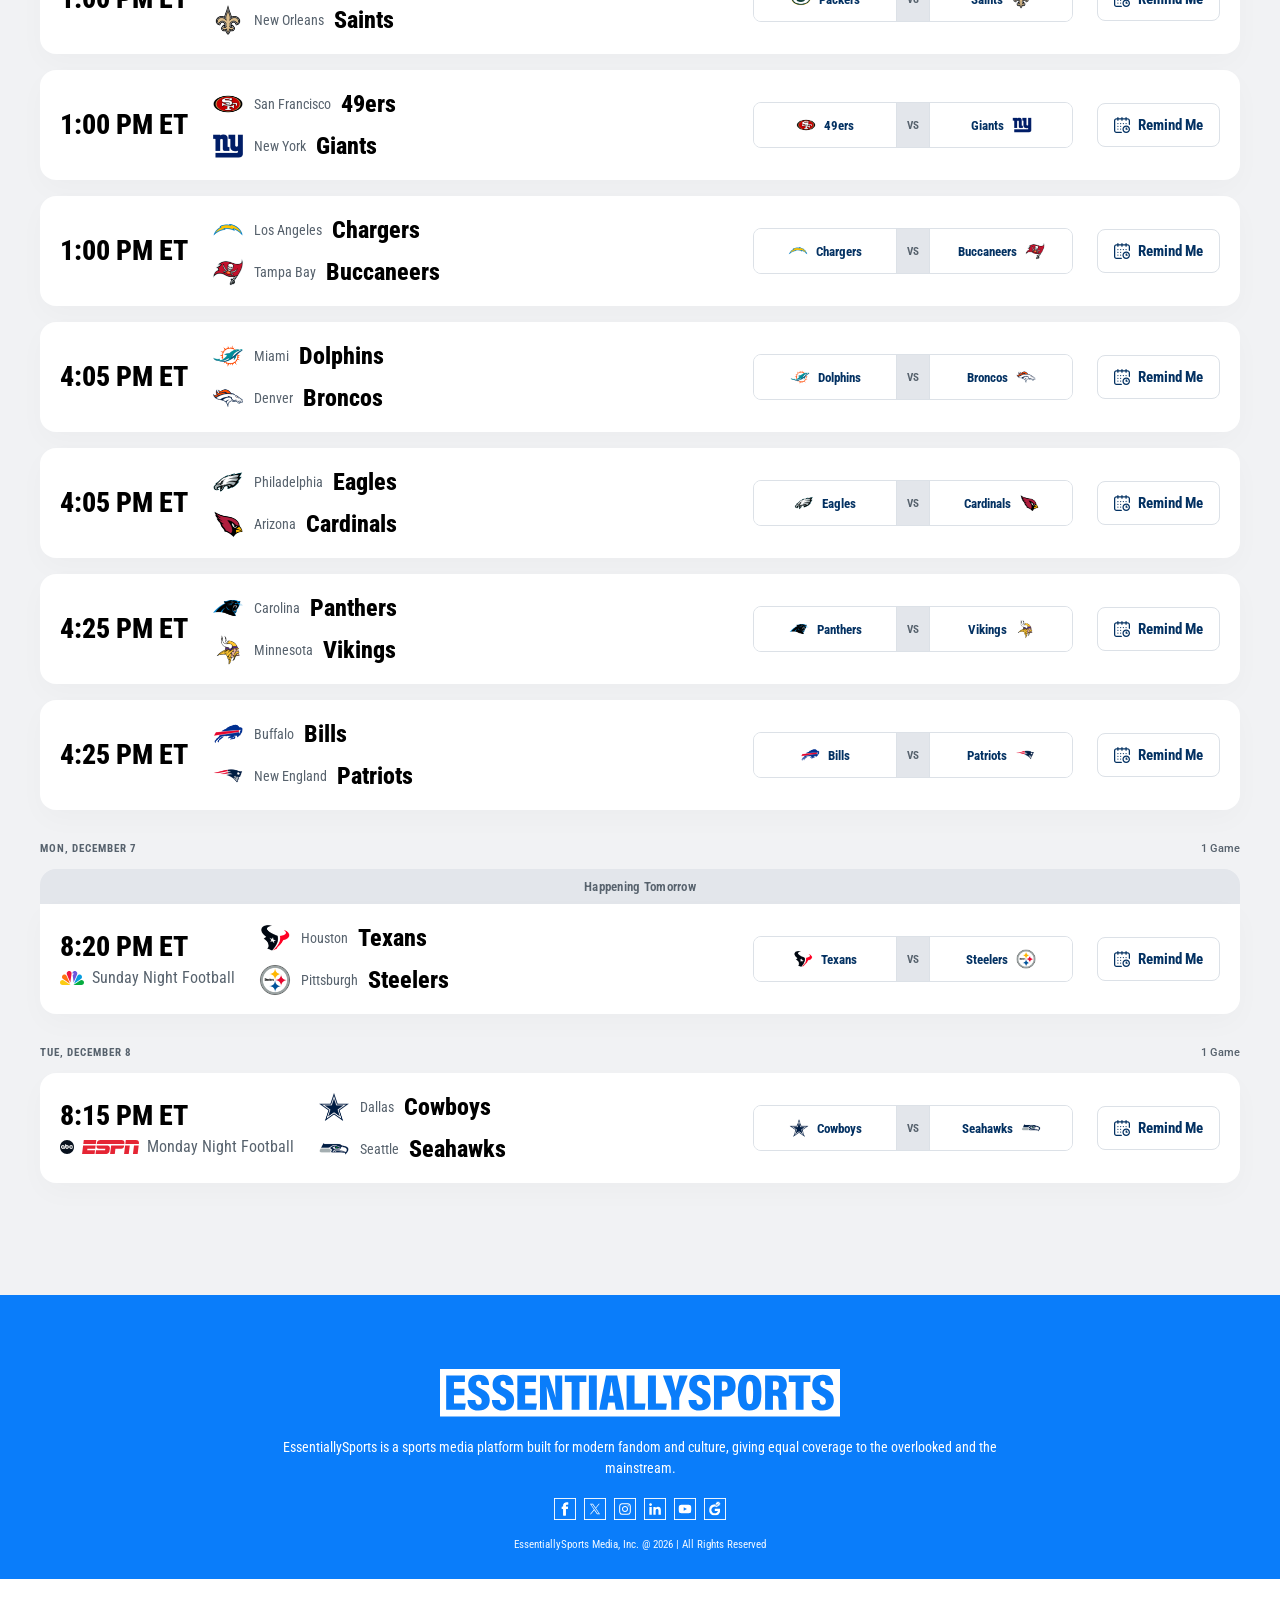
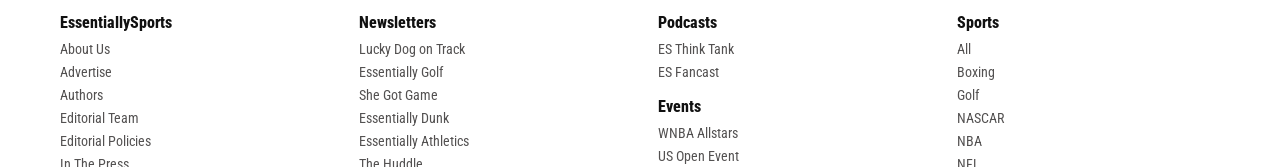
==== commit 6fd94d8a: "Remove card strokes, fix mobile spacing on the live featured card Drop the border on .schedule-card/" ====
--- a/index.html
+++ b/index.html
@@ -7,8 +7,8 @@
 <link rel="icon" href="assets/logos/favicon-es.ico">
 <link rel="preconnect" href="https://fonts.gstatic.com" crossorigin>
 <link href="https://fonts.googleapis.com/css2?family=Roboto+Condensed:wght@400;700;800;900&family=Roboto:wght@400;500;700&display=swap" rel="stylesheet">
-<link rel="stylesheet" href="css/tokens.css?v=1789106633">
-<link rel="stylesheet" href="css/styles.css?v=1789106633">
+<link rel="stylesheet" href="css/tokens.css?v=1789111872">
+<link rel="stylesheet" href="css/styles.css?v=1789111872">
 </head>
 <body>
 
@@ -295,11 +295,11 @@
   </div>
 </div>
 
-<script src="js/data.js?v=1789106633"></script>
-<script src="js/voting.js?v=1789106633"></script>
-<script src="js/analytics.js?v=1789106633"></script>
-<script src="js/game-card.js?v=1789106633"></script>
-<script src="js/common.js?v=1789106633"></script>
-<script src="js/hub.js?v=1789106633"></script>
+<script src="js/data.js?v=1789111872"></script>
+<script src="js/voting.js?v=1789111872"></script>
+<script src="js/analytics.js?v=1789111872"></script>
+<script src="js/game-card.js?v=1789111872"></script>
+<script src="js/common.js?v=1789111872"></script>
+<script src="js/hub.js?v=1789111872"></script>
 </body>
 </html>
--- a/css/styles.css
+++ b/css/styles.css
@@ -298,16 +298,16 @@
    =========================================================== */
 .schedule-card {
   position: relative; background: var(--surface);
-  border: 1px solid var(--ui-border); border-radius: var(--radius-lg);
+  border-radius: var(--radius-lg);
   box-shadow: 0 10px 28px rgba(6,17,31,.025);
   padding: 26px; --status-color: var(--neutral-status);
-  transition: transform .18s var(--motion-standard), box-shadow .18s var(--motion-standard), border-color .18s var(--motion-standard);
+  transition: transform .18s var(--motion-standard), box-shadow .18s var(--motion-standard);
   animation: cardIn .32s var(--motion-standard) backwards;
   animation-delay: calc(var(--stagger, 0) * 45ms);
 }
 @keyframes cardIn { from { opacity: 0; transform: translateY(6px); } to { opacity: 1; transform: none; } }
 @media (prefers-reduced-motion: reduce) { .schedule-card { animation: none; } }
-.schedule-card:hover { transform: translateY(-2px); border-color: var(--ui-border); box-shadow: 0 14px 36px rgba(6,17,31,.05); }
+.schedule-card:hover { transform: translateY(-2px); box-shadow: 0 14px 36px rgba(6,17,31,.05); }
 .schedule-card.status-live { --status-color: var(--live); }
 .schedule-card.status-final { --status-color: var(--success); }
 .schedule-card.status-final-pending,
@@ -389,8 +389,13 @@
 }
 
 @media (max-width: 640px) {
-  .sc-live-matchup { gap: 14px; }
-  .sc-live-logo { width: 56px; height: 56px; }
+  /* The single-row layout (logo/name — score — name/logo) is too wide
+     for a phone screen at any readable size — stack it into three
+     centred rows instead (away team, score, home team) rather than
+     shrinking text until it's unreadable or letting it overflow. */
+  .sc-live-matchup { gap: 12px; }
+  .sc-live-row { flex-direction: column; gap: 10px; }
+  .sc-live-logo { width: 48px; height: 48px; }
   .sc-live-team-name { font-size: 16px; }
   .sc-live-score { font-size: 40px; }
 }
@@ -467,14 +472,14 @@
   position: relative;
   display: flex; align-items: center; gap: 24px;
   padding: 18px 20px; background: var(--surface);
-  border: 1px solid var(--ui-border); border-radius: var(--radius-lg);
+  border-radius: var(--radius-lg);
   box-shadow: 0 10px 28px rgba(6,17,31,.025);
-  transition: border-color .18s var(--motion-standard), box-shadow .18s var(--motion-standard);
+  transition: box-shadow .18s var(--motion-standard);
   animation: cardIn .32s var(--motion-standard) backwards;
   animation-delay: calc(var(--stagger, 0) * 45ms);
 }
 @media (prefers-reduced-motion: reduce) { .cc-row { animation: none; } }
-.cc-row:hover { border-color: var(--ui-border); box-shadow: 0 14px 36px rgba(6,17,31,.05); }
+.cc-row:hover { box-shadow: 0 14px 36px rgba(6,17,31,.05); }
 
 .cc-time { flex: 0 0 auto; display: flex; flex-direction: column; gap: 4px; min-width: 84px; }
 .cc-clock {
@@ -593,6 +598,10 @@
 .vote-anim-layer.is-featured .vote-anim-label { font-size: 14px; }
 .vote-anim-layer.is-featured .vote-anim-logo { width: 72px; height: 72px; }
 .vote-anim-layer.is-featured .vote-anim-name { font-size: 36px; }
+@media (max-width: 640px) {
+  .vote-anim-layer.is-featured .vote-anim-logo { width: 48px; height: 48px; }
+  .vote-anim-layer.is-featured .vote-anim-name { font-size: 24px; }
+}
 
 @media (prefers-reduced-motion: reduce) {
   .vote-anim-layer { transition: opacity .18s ease; }
